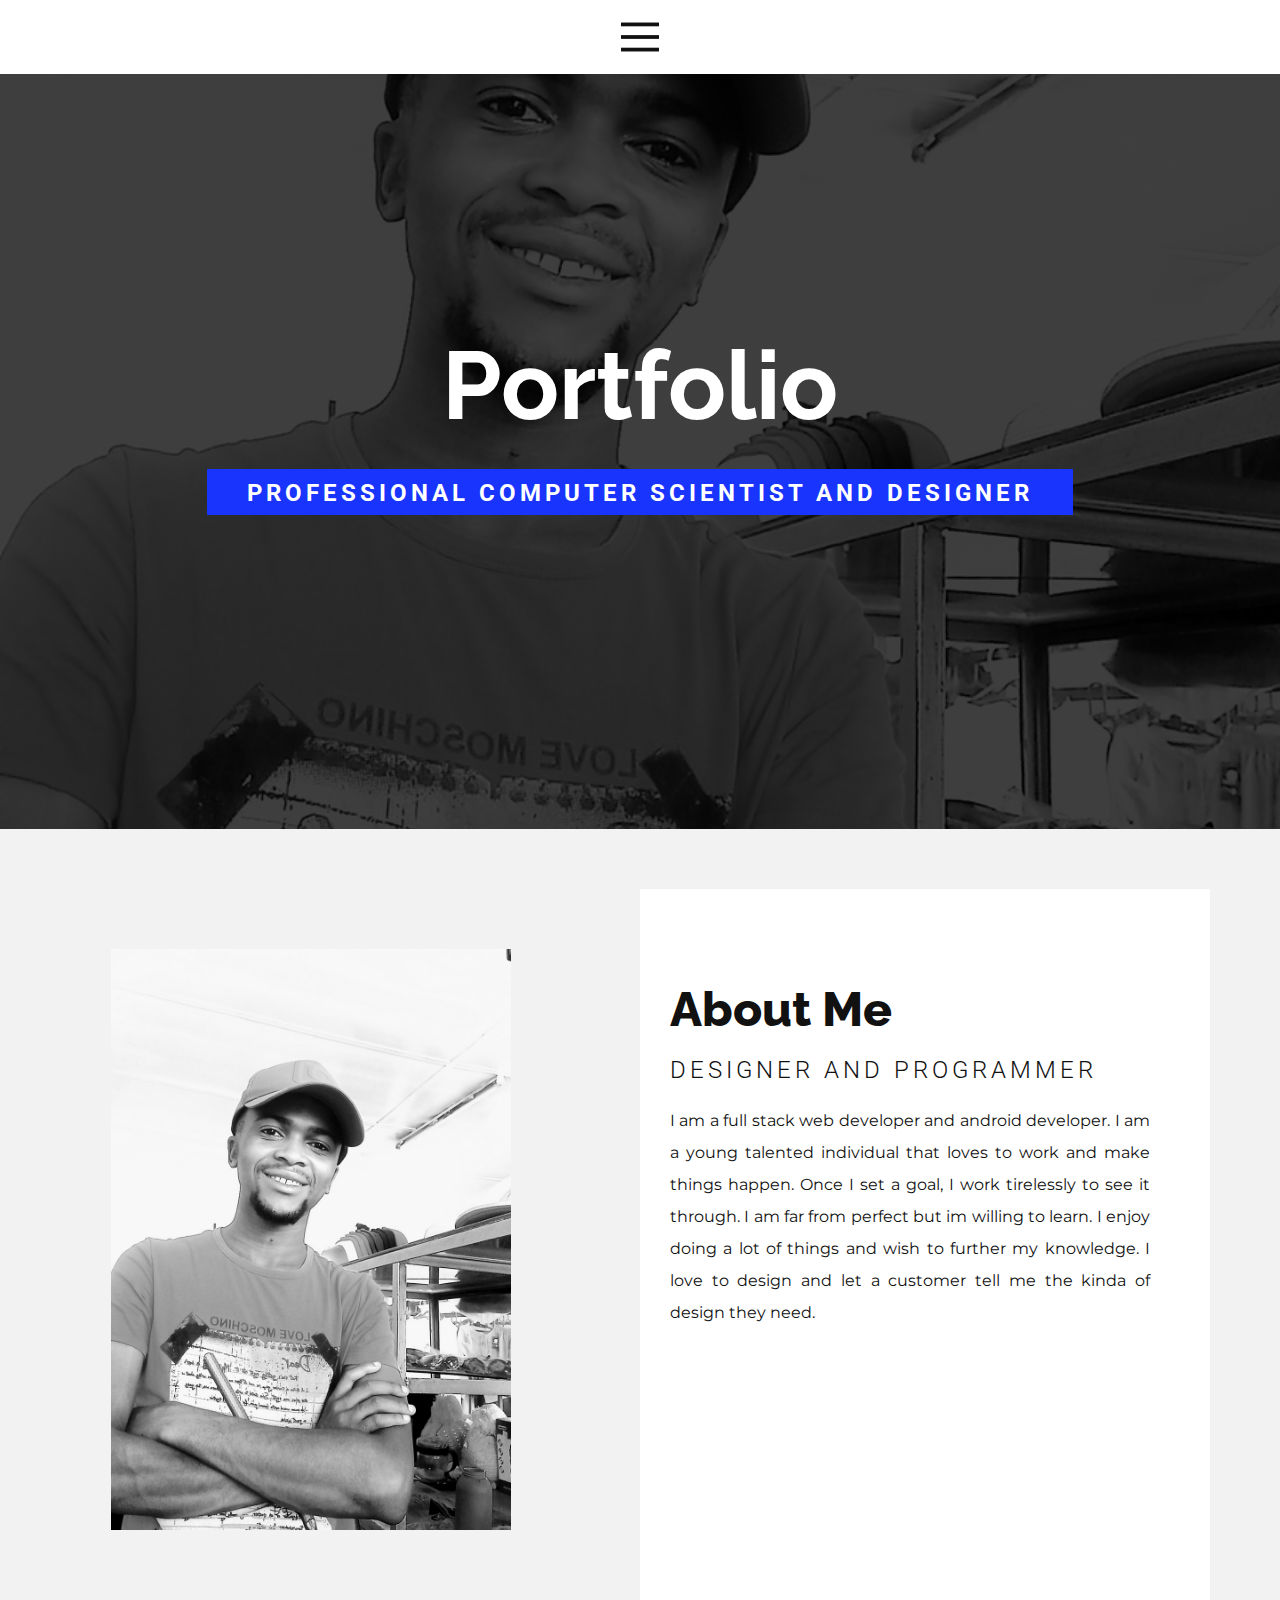
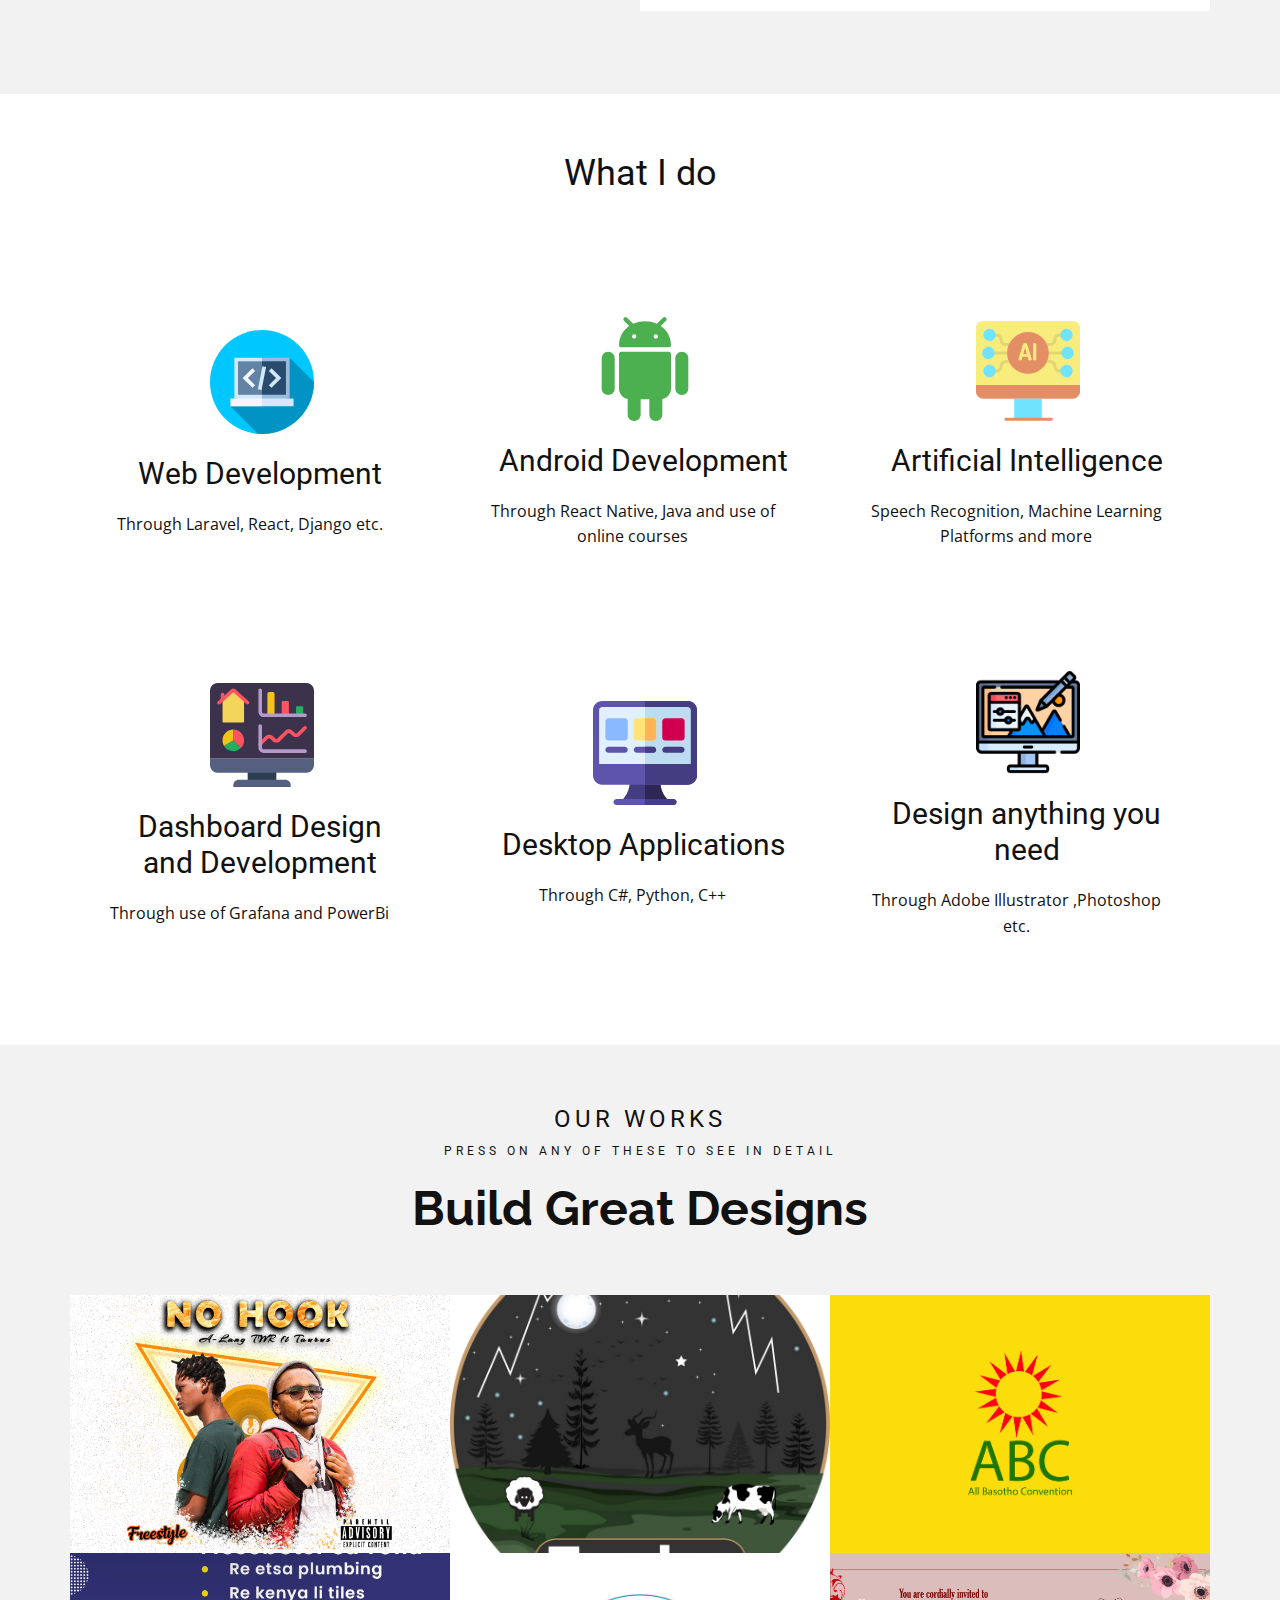
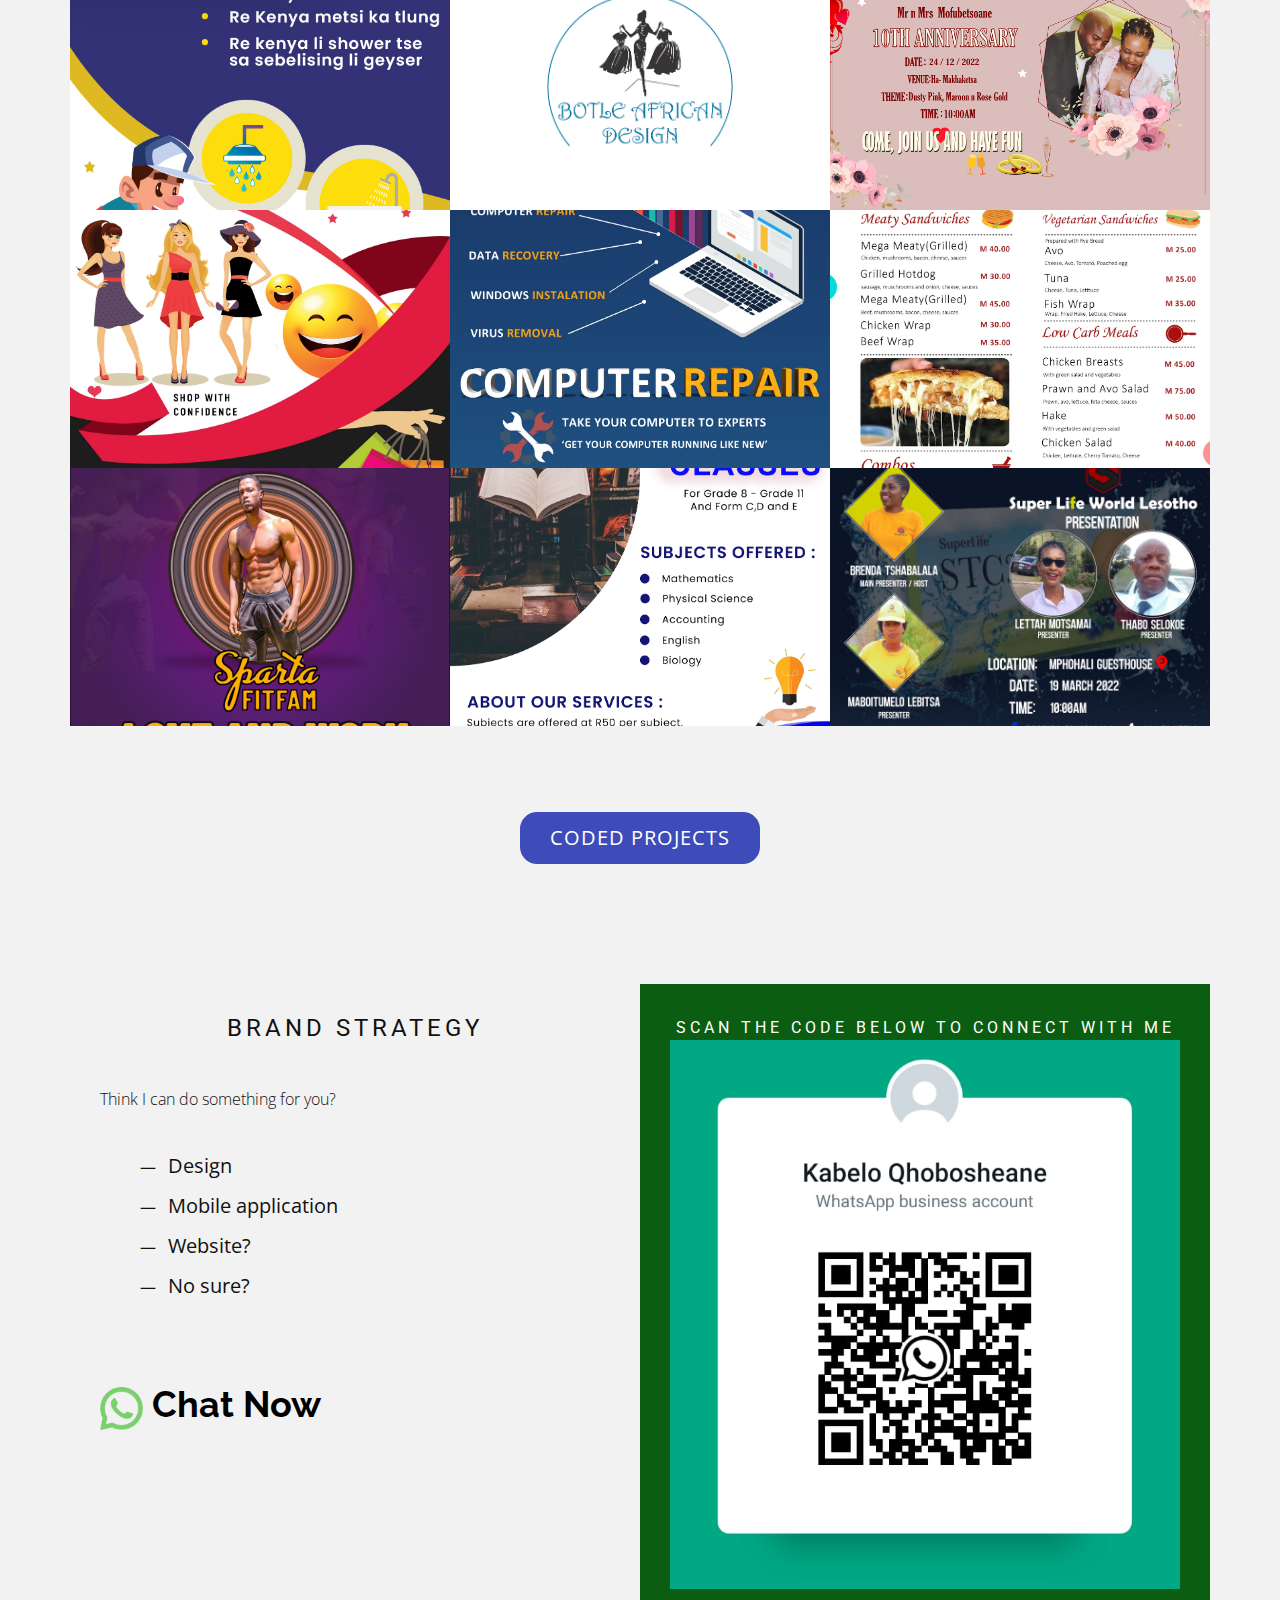
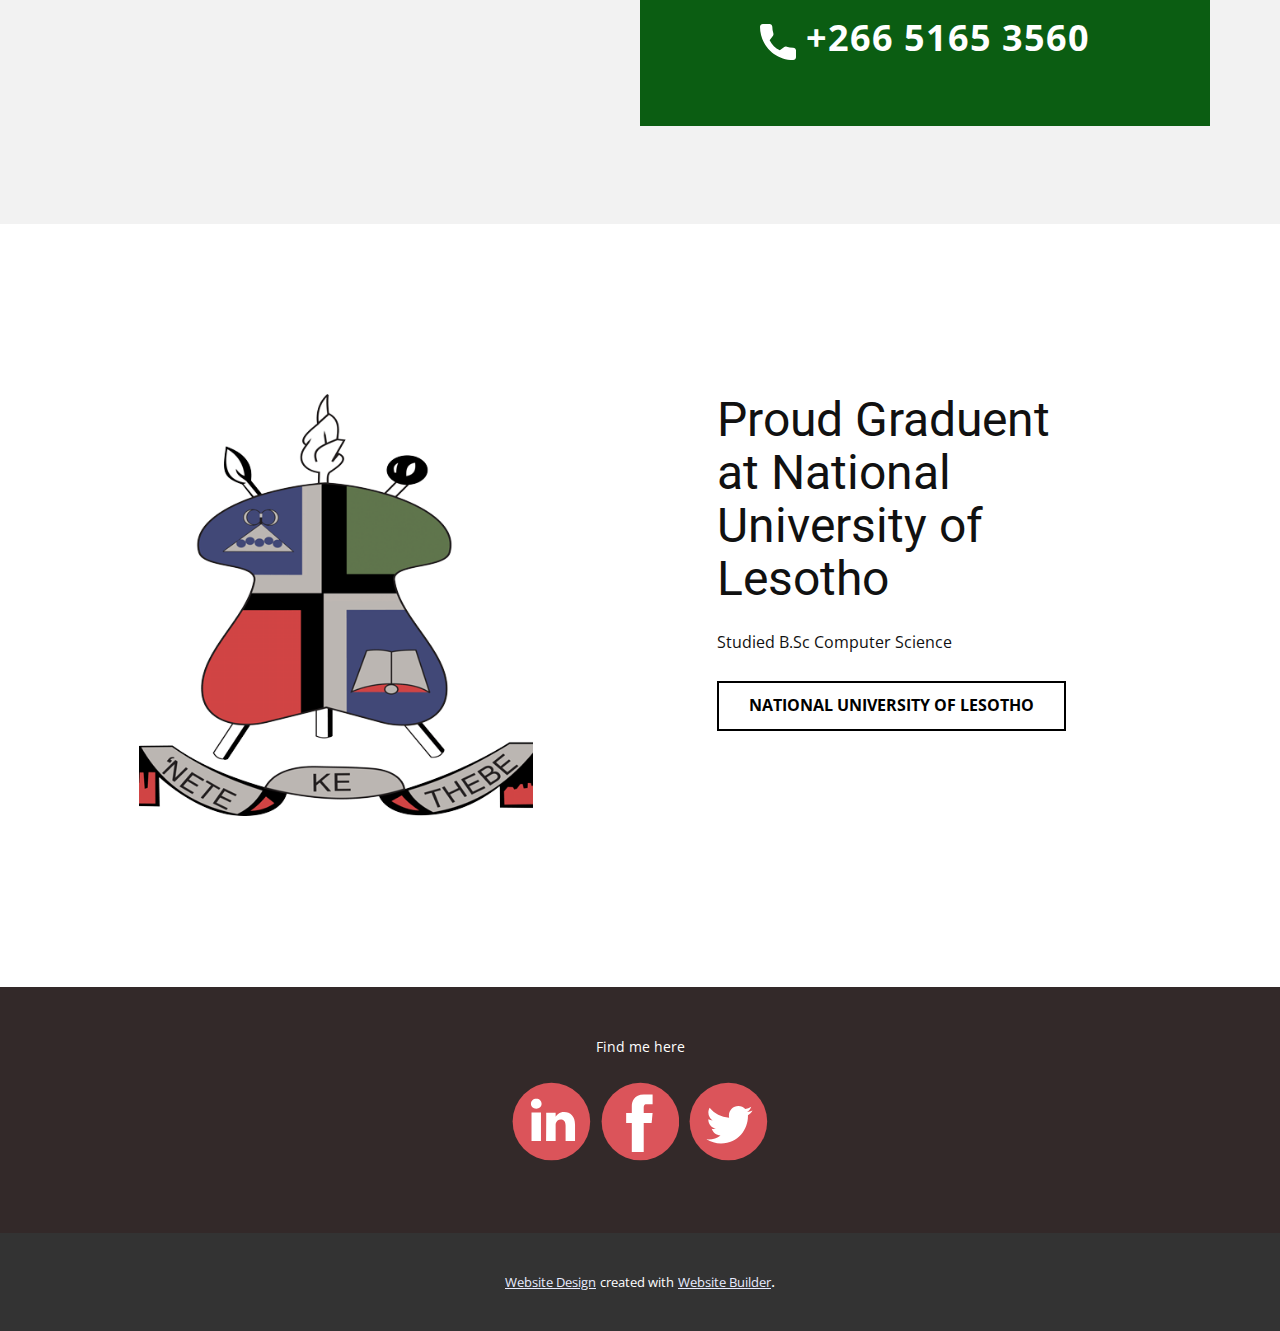
==== Home.html @ 5afa54e4 "My first Commit" ====
<!DOCTYPE html>
<html style="font-size: 16px;">
  <head>
    <meta name="viewport" content="width=device-width, initial-scale=1.0">
    <meta charset="utf-8">
    <meta name="keywords" content="Portfolio, About Us, ​Build Great Products">
    <meta name="description" content="">
    <meta name="page_type" content="np-template-header-footer-from-plugin">
    <title>Home</title>
    <link rel="stylesheet" href="nicepage.css" media="screen">
<link rel="stylesheet" href="Home.css" media="screen">
    <script class="u-script" type="text/javascript" src="jquery.js" defer=""></script>
    <script class="u-script" type="text/javascript" src="nicepage.js" defer=""></script>
    <meta name="generator" content="Nicepage 4.6.5, nicepage.com">
    <link id="u-theme-google-font" rel="stylesheet" href="https://fonts.googleapis.com/css?family=Roboto:100,100i,300,300i,400,400i,500,500i,700,700i,900,900i|Open+Sans:300,300i,400,400i,500,500i,600,600i,700,700i,800,800i">
    <link id="u-page-google-font" rel="stylesheet" href="https://fonts.googleapis.com/css?family=Raleway:100,100i,200,200i,300,300i,400,400i,500,500i,600,600i,700,700i,800,800i,900,900i|Montserrat:100,100i,200,200i,300,300i,400,400i,500,500i,600,600i,700,700i,800,800i,900,900i">
    
    
    
    
    
    
    
    <script type="application/ld+json">{
		"@context": "http://schema.org",
		"@type": "Organization",
		"name": "",
		"sameAs": [
				"https://www.linkedin.com/in/kabelo-joseph-qhobosheane-223108164/",
				"https://web.facebook.com/joseph.qhobosheane.370/",
				"https://twitter.com/home"
		]
}</script>
    <meta name="theme-color" content="#1934fd">
    <meta name="twitter:site" content="@">
    <meta name="twitter:card" content="summary_large_image">
    <meta name="twitter:title" content="Home">
    <meta name="twitter:description" content="">
    <meta property="og:title" content="Home">
    <meta property="og:type" content="website">
  </head>
  <body class="u-body u-xl-mode"><header class="u-clearfix u-header u-header" id="sec-44a9"><div class="u-clearfix u-sheet u-valign-middle u-sheet-1">
        <nav class="u-align-left u-menu u-menu-dropdown u-offcanvas u-menu-1" data-responsive-from="XL">
          <div class="menu-collapse">
            <a class="u-button-style u-nav-link" href="#" style="padding: 8px 2px; font-size: calc(1em + 22px);">
              <svg class="u-svg-link" preserveAspectRatio="xMidYMin slice" viewBox="0 0 302 302" style=""><use xmlns:xlink="http://www.w3.org/1999/xlink" xlink:href="#svg-5c50"></use></svg>
              <svg xmlns="http://www.w3.org/2000/svg" xmlns:xlink="http://www.w3.org/1999/xlink" version="1.1" id="svg-5c50" x="0px" y="0px" viewBox="0 0 302 302" style="enable-background:new 0 0 302 302;" xml:space="preserve" class="u-svg-content"><g><rect y="36" width="302" height="30"></rect><rect y="236" width="302" height="30"></rect><rect y="136" width="302" height="30"></rect>
</g><g></g><g></g><g></g><g></g><g></g><g></g><g></g><g></g><g></g><g></g><g></g><g></g><g></g><g></g><g></g></svg>
            </a>
          </div>
          <div class="u-custom-menu u-nav-container">
            <ul class="u-nav u-spacing-30 u-unstyled u-nav-1"><li class="u-nav-item"><a class="u-border-2 u-border-active-palette-1-base u-border-hover-palette-1-base u-border-no-left u-border-no-right u-border-no-top u-button-style u-nav-link u-text-active-palette-1-base u-text-grey-90 u-text-hover-grey-90" href="Home.html" style="padding: 10px 0px;">Home</a>
</li><li class="u-nav-item"><a class="u-border-2 u-border-active-palette-1-base u-border-hover-palette-1-base u-border-no-left u-border-no-right u-border-no-top u-button-style u-nav-link u-text-active-palette-1-base u-text-grey-90 u-text-hover-grey-90" href="My-Work.html" style="padding: 10px 0px;">My Work</a>
</li><li class="u-nav-item"><a class="u-border-2 u-border-active-palette-1-base u-border-hover-palette-1-base u-border-no-left u-border-no-right u-border-no-top u-button-style u-nav-link u-text-active-palette-1-base u-text-grey-90 u-text-hover-grey-90" href="Contact.html" style="padding: 10px 0px;">Contact</a>
</li></ul>
          </div>
          <div class="u-custom-menu u-nav-container-collapse">
            <div class="u-align-center u-black u-container-style u-inner-container-layout u-opacity u-opacity-95 u-sidenav">
              <div class="u-inner-container-layout u-sidenav-overflow">
                <div class="u-menu-close"></div>
                <ul class="u-align-center u-nav u-popupmenu-items u-unstyled u-nav-2"><li class="u-nav-item"><a class="u-button-style u-nav-link" href="Home.html">Home</a>
</li><li class="u-nav-item"><a class="u-button-style u-nav-link" href="My-Work.html">My Work</a>
</li><li class="u-nav-item"><a class="u-button-style u-nav-link" href="Contact.html">Contact</a>
</li></ul>
              </div>
            </div>
            <div class="u-black u-menu-overlay u-opacity u-opacity-70"></div>
          </div>
        </nav>
      </div></header>
    <section class="u-align-center u-clearfix u-image u-shading u-section-1" id="carousel_30c3" data-image-width="3024" data-image-height="5376">
      <div class="u-clearfix u-sheet u-sheet-1">
        <h2 class="u-custom-font u-font-raleway u-text u-text-body-alt-color u-text-default u-text-1">Portfolio</h2>
        <div class="u-align-center-xs u-container-style u-expanded-width-md u-expanded-width-sm u-expanded-width-xs u-group u-palette-1-base u-group-1">
          <div class="u-container-layout u-container-layout-1">
            <h4 class="u-align-center u-text u-text-2">Professional computer scientist and designer</h4>
          </div>
        </div>
      </div>
    </section>
    <section class="u-clearfix u-grey-5 u-section-2" id="carousel_7b2b">
      <div class="u-clearfix u-sheet u-sheet-1">
        <div class="u-clearfix u-expanded-width u-layout-wrap u-layout-wrap-1">
          <div class="u-layout">
            <div class="u-layout-col">
              <div class="u-size-60">
                <div class="u-layout-row">
                  <div class="u-align-center u-container-style u-layout-cell u-size-30 u-layout-cell-1">
                    <div class="u-container-layout u-container-layout-1">
                      <img class="u-image u-image-1" src="images/IMG_20220221_135237_2.jpg" data-image-width="900" data-image-height="1600">
                    </div>
                  </div>
                  <div class="u-container-style u-layout-cell u-size-30 u-white u-layout-cell-2">
                    <div class="u-container-layout u-container-layout-2">
                      <h2 class="u-custom-font u-font-raleway u-text u-text-default u-text-1">About Me</h2>
                      <h6 class="u-text u-text-2">designer and programmer</h6>
                      <p class="u-align-justify u-custom-font u-font-montserrat u-text u-text-3"> I am a full stack web developer and android developer.&nbsp;I am a young talented individual that loves to work and make things happen. Once I set a goal, I work tirelessly to see it through. I am far from perfect but im willing to learn. I enjoy doing a lot of things and wish to further my knowledge. I love to design and let a customer tell me the kinda of design they need.&nbsp;</p>
                      <p class="u-text u-text-4" data-animation-name="jackInTheBox" data-animation-duration="1000" data-animation-delay="0" data-animation-direction="">
                        <span style="font-weight: 700;">Name: </span>
                        <br>Kabelo Qhobosheane<br>
                        <span style="font-weight: 700;">Age: </span>
                        <br>23 years <span style="font-weight: 700;">
                          <br>Location: 
                        </span>
                        <br>Maseru, Borokhoaneng
                      </p>
                    </div>
                  </div>
                </div>
              </div>
            </div>
          </div>
        </div>
      </div>
    </section>
    <section class="u-align-center u-clearfix u-section-3" id="sec-7e6d">
      <div class="u-clearfix u-sheet u-sheet-1">
        <h2 class="u-text u-text-default u-text-1">What I do</h2>
        <div class="u-expanded-width u-list u-list-1">
          <div class="u-repeater u-repeater-1">
            <div class="u-align-center u-container-style u-list-item u-repeater-item">
              <div class="u-container-layout u-similar-container u-valign-middle u-container-layout-1"><span class="u-icon u-icon-circle u-spacing-40 u-white u-icon-1"><svg class="u-svg-link" preserveAspectRatio="xMidYMin slice" viewBox="0 0 512 512" style=""><use xmlns:xlink="http://www.w3.org/1999/xlink" xlink:href="#svg-89f8"></use></svg><svg class="u-svg-content" viewBox="0 0 512 512" x="0px" y="0px" id="svg-89f8" style="enable-background:new 0 0 512 512;"><circle style="fill:#00C7FF;" cx="256" cy="256" r="256"></circle><path style="fill:#0093C4;" d="M512,256c0-0.037-0.001-0.073-0.001-0.11L392.127,136.018L100.5,375.982l135.219,135.219  C242.411,511.726,249.173,512,256,512C397.385,512,512,397.385,512,256z"></path><polygon style="fill:#9ABADB;" points="392.127,136.018 256,136.018 243.842,349.394 392.127,337.236 "></polygon><g><polygon style="fill:#D1E8FF;" points="119.873,136.018 119.873,337.236 256,349.394 256,136.018  "></polygon><polygon style="fill:#D1E8FF;" points="411.5,337.236 256,337.236 243.842,356.609 256,375.982 411.5,375.982  "></polygon>
</g><rect x="100.5" y="337.24" style="fill:#F5F5FF;" width="155.5" height="38.747"></rect><polygon style="fill:#294B6E;" points="373.904,154.24 256,154.24 243.842,236.627 256,319.013 373.904,319.013 "></polygon><rect x="138.1" y="154.24" style="fill:#6283A3;" width="117.9" height="164.77"></rect><polygon style="fill:#F5F5FF;" points="209.124,284.901 160.85,236.627 209.124,188.353 222.009,201.238 186.62,236.627   222.009,272.016 "></polygon><g><polygon style="fill:#D1E8FF;" points="302.876,284.901 289.991,272.016 325.38,236.627 289.991,201.238 302.876,188.353    351.15,236.627  "></polygon><rect x="246.888" y="179.052" transform="matrix(-0.9808 -0.1951 0.1951 -0.9808 460.912 518.6826)" style="fill:#D1E8FF;" width="18.223" height="115.182"></rect>
</g></svg>
            
            
          </span>
                <h3 class="u-align-center u-text u-text-2">Web Development</h3>
                <p class="u-align-center u-text u-text-3">Through Laravel, React, Django etc.</p>
              </div>
            </div>
            <div class="u-align-center u-container-style u-list-item u-repeater-item">
              <div class="u-container-layout u-similar-container u-valign-middle u-container-layout-2"><span class="u-icon u-icon-circle u-spacing-40 u-white u-icon-2"><svg class="u-svg-link" preserveAspectRatio="xMidYMin slice" viewBox="0 0 512.12 512.12" style=""><use xmlns:xlink="http://www.w3.org/1999/xlink" xlink:href="#svg-bf54"></use></svg><svg class="u-svg-content" viewBox="0 0 512.12 512.12" x="0px" y="0px" id="svg-bf54" style="enable-background:new 0 0 512.12 512.12;"><g><path style="fill:#4CAF50;" d="M74.727,170.787c-17.673,0-32,14.327-32,32V352.12c0,17.673,14.327,32,32,32s32-14.327,32-32   V202.787C106.727,185.114,92.4,170.787,74.727,170.787z"></path><path style="fill:#4CAF50;" d="M437.393,170.787c-17.673,0-32,14.327-32,32V352.12c0,17.673,14.327,32,32,32s32-14.327,32-32   V202.787C469.393,185.114,455.067,170.787,437.393,170.787z"></path><path style="fill:#4CAF50;" d="M373.393,170.787H138.727c-5.891,0-10.667,4.776-10.667,10.667V352.12   c-0.005,25.348,17.831,47.197,42.667,52.267v75.733c0,17.673,14.327,32,32,32s32-14.327,32-32v-74.667h42.667v74.667   c0,17.673,14.327,32,32,32s32-14.327,32-32v-75.733c24.836-5.07,42.672-26.919,42.667-52.267V181.454   C384.06,175.563,379.284,170.787,373.393,170.787z"></path><path style="fill:#4CAF50;" d="M333.607,44.323l26.005-25.984c4.237-4.093,4.354-10.845,0.262-15.083   c-4.093-4.237-10.845-4.354-15.083-0.262c-0.089,0.086-0.176,0.173-0.262,0.262L314.236,33.55   c-37.102-16.117-79.229-16.117-116.331,0L167.612,3.235c-4.237-4.093-10.99-3.975-15.083,0.262c-3.992,4.134-3.992,10.687,0,14.82   l25.984,26.005c-31.677,20.96-50.649,56.481-50.453,94.464c0,5.891,4.776,10.667,10.667,10.667h234.667   c5.891,0,10.667-4.776,10.667-10.667C384.256,100.804,365.284,65.283,333.607,44.323z"></path>
</g><g><circle style="fill:#FAFAFA;" cx="202.727" cy="96.12" r="10.667"></circle><circle style="fill:#FAFAFA;" cx="309.393" cy="96.12" r="10.667"></circle>
</g></svg>
            
            
          </span>
                <h3 class="u-align-center u-text u-text-4">Android Development</h3>
                <p class="u-align-center u-text u-text-5">Through React Native, Java and use of online courses</p>
              </div>
            </div>
            <div class="u-align-center u-container-style u-list-item u-repeater-item">
              <div class="u-container-layout u-similar-container u-valign-middle u-container-layout-3"><span class="u-icon u-icon-circle u-spacing-40 u-white u-icon-3"><svg class="u-svg-link" preserveAspectRatio="xMidYMin slice" viewBox="0 -8 423.38 423" style=""><use xmlns:xlink="http://www.w3.org/1999/xlink" xlink:href="#svg-3ed2"></use></svg><svg class="u-svg-content" viewBox="0 -8 423.38 423" id="svg-3ed2"><path d="m423.378906 260.410156v26.699219c0 16.15625-13.09375 29.25-29.25 29.25h-364.878906c-16.15625 0-29.25-13.09375-29.25-29.25v-26.699219zm0 0" fill="#e48e66"></path><path d="m353.511719 130.300781c-.007813 9.113281 6.425781 16.957031 15.363281 18.742188 8.933594 1.78125 17.886719-2.996094 21.378906-11.414063 3.488282-8.417968.550782-18.128906-7.023437-23.195312-7.574219-5.0625-17.675781-4.074219-24.121094 2.367187-3.589844 3.574219-5.605469 8.433594-5.597656 13.5zm-4.28125-73.472656c-.003907 9.105469 6.425781 16.945313 15.355469 18.726563 8.933593 1.777343 17.875-3 21.359374-11.414063 3.488282-8.410156.542969-18.113281-7.027343-23.171875-7.570313-5.0625-17.660157-4.066406-24.097657 2.371094-3.585937 3.574218-5.597656 8.429687-5.589843 13.488281zm0 146.941406c0 9.105469 6.433593 16.941407 15.363281 18.714844s17.871094-3.003906 21.355469-11.417969c3.480469-8.410156.539062-18.113281-7.03125-23.171875-7.570313-5.054687-17.660157-4.0625-24.097657 2.375-3.585937 3.578125-5.601562 8.433594-5.589843 13.5zm-279.359375-73.46875c.003906-9.113281-6.429688-16.960937-15.363282-18.742187-8.9375-1.785156-17.886718 2.996094-21.378906 11.410156-3.492187 8.417969-.550781 18.128906 7.023438 23.195312 7.574218 5.066407 17.671875 4.078126 24.117187-2.363281 3.589844-3.574219 5.605469-8.433593 5.601563-13.5zm4.277344 73.46875c.003906-9.105469-6.425782-16.945312-15.355469-18.722656-8.929688-1.777344-17.875 3-21.359375 11.410156-3.484375 8.414063-.542969 18.117188 7.027344 23.175781 7.570312 5.058594 17.660156 4.066407 24.097656-2.371093 3.585937-3.574219 5.597656-8.429688 5.589844-13.492188zm0-146.941406c0-9.101563-6.433594-16.9375-15.363282-18.710937-8.929687-1.777344-17.871094 3.003906-21.351562 11.417968-3.484375 8.410156-.542969 18.109375 7.027344 23.167969 7.570312 5.058594 17.660156 4.066406 24.097656-2.375 3.589844-3.574219 5.601562-8.433594 5.589844-13.5zm349.230468-27.386719v230.96875h-423.378906v-230.96875c0-16.15625 13.09375-29.253906 29.25-29.25h364.878906c16.15625-.003906 29.25 13.09375 29.25 29.25zm0 0" fill="#f8ec7d"></path><path d="m353.511719 130.300781c-.007813-9.113281 6.425781-16.960937 15.363281-18.742187 8.933594-1.785156 17.886719 2.996094 21.378906 11.410156 3.488282 8.417969.550782 18.128906-7.023437 23.195312-7.574219 5.066407-17.675781 4.078126-24.121094-2.363281-3.589844-3.574219-5.605469-8.433593-5.597656-13.5zm0 0" fill="#6fe3ff"></path><path d="m349.230469 56.828125c0-9.101563 6.433593-16.9375 15.363281-18.710937 8.929688-1.777344 17.871094 3.003906 21.355469 11.417968 3.480469 8.410156.539062 18.109375-7.03125 23.167969-7.570313 5.058594-17.660157 4.066406-24.097657-2.375-3.585937-3.574219-5.601562-8.433594-5.589843-13.5zm0 0" fill="#6fe3ff"></path><path d="m349.230469 203.769531c-.003907-9.105469 6.425781-16.945312 15.355469-18.722656 8.933593-1.777344 17.875 3 21.359374 11.410156 3.488282 8.414063.542969 18.117188-7.027343 23.175781-7.570313 5.058594-17.660157 4.066407-24.097657-2.371093-3.585937-3.574219-5.597656-8.429688-5.589843-13.492188zm0 0" fill="#6fe3ff"></path><path d="m155.738281 316.359375h111.902344v83.832031h-111.902344zm0 0" fill="#6fe3ff"></path><path d="m199.730469 106.371094 8.199219 28.949218h-16.410157zm0 0" fill="#e48e66"></path><path d="m74.148438 56.828125c.003906 9.105469-6.425782 16.945313-15.355469 18.726563-8.929688 1.777343-17.875-3-21.359375-11.414063-3.484375-8.410156-.542969-18.113281 7.027344-23.171875 7.570312-5.0625 17.660156-4.066406 24.097656 2.371094 3.585937 3.574218 5.597656 8.429687 5.589844 13.488281zm0 0" fill="#6fe3ff"></path><path d="m74.148438 203.769531c0 9.105469-6.433594 16.941407-15.363282 18.714844-8.929687 1.773437-17.871094-3.003906-21.351562-11.417969-3.484375-8.410156-.542969-18.113281 7.027344-23.171875 7.570312-5.054687 17.660156-4.0625 24.097656 2.375 3.589844 3.578125 5.601562 8.433594 5.589844 13.5zm0 0" fill="#6fe3ff"></path><path d="m69.871094 130.300781c.003906 9.113281-6.429688 16.957031-15.363282 18.742188-8.9375 1.78125-17.886718-2.996094-21.378906-11.414063-3.492187-8.417968-.550781-18.128906 7.023438-23.195312 7.574218-5.0625 17.671875-4.074219 24.117187 2.367187 3.589844 3.574219 5.605469 8.433594 5.601563 13.5zm0 0" fill="#6fe3ff"></path><path d="m306.839844 406.191406h-185.039063c-3.316406 0-6-2.6875-6-6 0-3.316406 2.683594-6 6-6h185.039063c3.3125 0 6 2.683594 6 6 0 3.3125-2.6875 6-6 6zm0 0" fill="#e48e66"></path><path d="m353.550781 136.300781h-58.421875v-12h58.382813zm0 0" fill="#e2d574"></path><path d="m349.261719 209.769531h-9.042969c-14.046875 0-25.4375-11.390625-25.4375-25.441406-.007812-7.417969-6.023438-13.429687-13.441406-13.4375h-11.691406v-12h11.691406c14.042968.015625 25.425781 11.394531 25.441406 25.4375 0 7.425781 6.015625 13.441406 13.4375 13.441406h9.011719zm0 0" fill="#e2d574"></path><path d="m301.339844 101.710938h-13.078125v-12h13.078125c7.417968-.007813 13.433594-6.023438 13.441406-13.441407 0-14.046875 11.390625-25.4375 25.4375-25.441406h9.011719l.03125 12h-9.042969c-7.421875.003906-13.4375 6.019531-13.4375 13.441406-.015625 14.042969-11.398438 25.425781-25.441406 25.441407zm0 0" fill="#e2d574"></path><path d="m128.25 136.300781h-58.378906l-.042969-12h58.421875zm0 0" fill="#e2d574"></path><path d="m83.160156 209.769531h-9.011718l-.027344-12h9.039062c7.421875 0 13.4375-6.015625 13.441406-13.441406.015626-14.042969 11.394532-25.421875 25.4375-25.4375h11.691407v12h-11.691407c-7.417968.007813-13.429687 6.019531-13.4375 13.4375-.003906 14.050781-11.390624 25.441406-25.441406 25.441406zm0 0" fill="#e2d574"></path><path d="m135.121094 101.710938h-13.082032c-14.042968-.015626-25.421874-11.398438-25.4375-25.441407-.003906-7.421875-6.019531-13.4375-13.441406-13.441406h-9.011718l-.027344-12h9.039062c14.050782.003906 25.4375 11.394531 25.441406 25.441406.007813 7.417969 6.019532 13.433594 13.4375 13.441407h13.082032zm0 0" fill="#e2d574"></path><g fill="#6fe3ff"><path d="m372.605469 155.378906c-6.652344.011719-13.035157-2.628906-17.738281-7.335937-8.480469-8.464844-9.800782-21.742188-3.152344-31.710938 6.648437-9.96875 19.414062-13.851562 30.488281-9.273437 11.074219 4.582031 17.371094 16.347656 15.035156 28.101562-2.335937 11.753906-12.648437 20.21875-24.632812 20.21875zm-9.253907-15.820312c4.414063 4.402344 11.324219 5.074218 16.507813 1.605468 5.179687-3.472656 7.1875-10.117187 4.796875-15.875-2.390625-5.757812-8.511719-9.027343-14.628906-7.808593-6.113282 1.21875-10.515625 6.585937-10.515625 12.820312-.011719 3.472657 1.375 6.808594 3.839843 9.257813zm0 0"></path><path d="m368.316406 228.855469c-11.972656.003906-22.28125-8.449219-24.621094-20.191407-2.339843-11.738281 3.941407-23.496093 15-28.082031 11.058594-4.585937 23.816407-.71875 30.46875 9.234375 6.65625 9.953125 5.351563 23.21875-3.113281 31.6875-4.691406 4.722656-11.078125 7.371094-17.734375 7.351563zm0-38.167969c-3.472656-.007812-6.800781 1.371094-9.253906 3.824219-4.421875 4.417969-5.109375 11.34375-1.640625 16.542969 3.472656 5.199218 10.128906 7.222656 15.90625 4.832031s9.058594-8.527344 7.839844-14.65625c-1.21875-6.132813-6.597657-10.546875-12.847657-10.546875zm0 0"></path><path d="m368.316406 81.90625c-11.960937-.007812-22.253906-8.460938-24.578125-20.195312-2.328125-11.734376 3.957031-23.476563 15.011719-28.046876 11.054688-4.570312 23.796875-.695312 30.4375 9.253907s5.328125 23.203125-3.136719 31.65625c-4.699219 4.707031-11.082031 7.347656-17.734375 7.332031zm0-38.148438c-5.292968-.003906-10.0625 3.183594-12.089844 8.070313-2.023437 4.886719-.910156 10.511719 2.832032 14.253906v.003907c4.183594 4.191406 10.664062 5.050781 15.796875 2.089843 5.132812-2.960937 7.632812-9 6.097656-14.722656-1.53125-5.722656-6.71875-9.699219-12.644531-9.695313zm0 0"></path><path d="m50.773438 155.378906c-11.964844-.007812-22.261719-8.464844-24.589844-20.203125s3.960937-23.484375 15.015625-28.058593c11.058593-4.574219 23.808593-.699219 30.453125 9.253906 6.640625 9.953125 5.328125 23.214844-3.140625 31.671875-4.699219 4.707031-11.082031 7.347656-17.738281 7.335937zm0-38.164062c-6.246094.003906-11.621094 4.417968-12.835938 10.542968-1.21875 6.128907 2.066406 12.261719 7.835938 14.648438 5.773437 2.386719 12.429687.363281 15.894531-4.832031 3.46875-5.199219 2.78125-12.121094-1.640625-16.53125-2.453125-2.457031-5.78125-3.832031-9.253906-3.828125zm0 0"></path><path d="m55.066406 228.855469c-11.972656.003906-22.28125-8.449219-24.621094-20.191407-2.339843-11.742187 3.941407-23.5 15-28.085937 11.0625-4.582031 23.820313-.714844 30.472657 9.238281 6.652343 9.953125 5.347656 23.21875-3.113281 31.6875-4.695313 4.722656-11.082032 7.371094-17.738282 7.351563zm0-38.167969c-6.238281.003906-11.601562 4.414062-12.8125 10.53125-1.214844 6.117188 2.0625 12.238281 7.824219 14.621094 5.761719 2.382812 12.40625.367187 15.867187-4.816406 3.464844-5.1875 2.785157-12.09375-1.621093-16.503907-2.453125-2.457031-5.785157-3.835937-9.257813-3.828125zm0 0"></path><path d="m55.066406 81.90625c-11.957031-.007812-22.242187-8.460938-24.570312-20.191406-2.324219-11.726563 3.960937-23.464844 15.011718-28.035156 11.046876-4.570313 23.785157-.695313 30.425782 9.246093 6.636718 9.945313 5.328125 23.195313-3.132813 31.648438-4.699219 4.707031-11.082031 7.347656-17.734375 7.332031zm0-38.148438c-5.921875-.003906-11.109375 3.976563-12.640625 9.695313-1.53125 5.722656.96875 11.757813 6.097657 14.71875 5.128906 2.957031 11.609374 2.105469 15.792968-2.085937v-.003907c3.742188-3.742187 4.859375-9.371093 2.832032-14.257812-2.023438-4.886719-6.796876-8.070313-12.089844-8.066407zm0 0"></path>
</g><path d="m296.441406 130.300781c0 2.75-.140625 5.527344-.421875 8.328125-4.441406 45.035156-43.4375 78.664063-88.632812 76.441406-45.199219-2.222656-80.707031-39.515624-80.707031-84.769531 0-2.75.140624-5.527343.421874-8.332031 4.429688-45.042969 43.429688-78.683594 88.632813-76.457031 45.207031 2.222656 80.714844 39.527343 80.707031 84.789062zm-51.640625 25.769531v-61.300781c0-2.640625-3.109375-3.78125-6.128906-3.78125-3.113281 0-6.132813 1.140625-6.132813 3.78125v61.300781c0 2.550782 3.019532 3.871094 6.132813 3.871094 3.019531 0 6.128906-1.320312 6.128906-3.871094zm-18.761719-1.230468c-.027343-.320313-.09375-.632813-.1875-.941406l-18.203124-59.320313c-.847657-2.828125-4.339844-4.148437-7.917969-4.148437-3.492188 0-6.980469 1.320312-7.832031 4.148437l-18.207032 59.320313c-.085937.308593-.148437.625-.179687.941406 0 3.019531 4.429687 5.101562 7.726562 5.101562 2.070313 0 3.683594-.660156 4.152344-2.460937l3.578125-12.539063h21.601562l3.578126 12.539063c.480468 1.800781 2.082031 2.460937 4.160156 2.460937 3.300781 0 7.730468-2.171875 7.730468-5.101562zm0 0" fill="#e48e66"></path><path d="m244.800781 94.769531v61.300781c0 2.550782-3.109375 3.871094-6.128906 3.871094-3.113281 0-6.132813-1.320312-6.132813-3.871094v-61.300781c0-2.640625 3.019532-3.78125 6.132813-3.78125 3.019531 0 6.128906 1.140625 6.128906 3.78125zm0 0" fill="#f8ec7d"></path><path d="m225.851562 153.898438c.09375.308593.160157.621093.1875.941406 0 2.929687-4.429687 5.101562-7.730468 5.101562-2.078125 0-3.679688-.660156-4.160156-2.460937l-3.578126-12.539063h-21.601562l-3.578125 12.539063c-.46875 1.800781-2.082031 2.460937-4.152344 2.460937-3.296875 0-7.726562-2.082031-7.726562-5.101562.03125-.316406.09375-.632813.179687-.941406l18.207032-59.320313c.851562-2.828125 4.339843-4.148437 7.832031-4.148437 3.578125 0 7.070312 1.320312 7.917969 4.148437zm-17.921874-18.578126-8.199219-28.949218-8.210938 28.949218zm0 0" fill="#f8ec7d"></path></svg>
            
            
          </span>
                <h3 class="u-align-center u-text u-text-6">Artificial Intelligence</h3>
                <p class="u-align-center u-text u-text-7">Speech Recognition, Machine Learning Platforms and more</p>
              </div>
            </div>
            <div class="u-align-center u-container-style u-list-item u-repeater-item">
              <div class="u-container-layout u-similar-container u-valign-middle u-container-layout-4"><span class="u-icon u-icon-circle u-spacing-40 u-white u-icon-4"><svg class="u-svg-link" preserveAspectRatio="xMidYMin slice" viewBox="0 0 512.141 512.141" style=""><use xmlns:xlink="http://www.w3.org/1999/xlink" xlink:href="#svg-e94c"></use></svg><svg class="u-svg-content" viewBox="0 0 512.141 512.141" x="0px" y="0px" id="svg-e94c" style="enable-background:new 0 0 512.141 512.141;"><g transform="translate(-1)"><rect x="186.45" y="432.622" style="fill:#2C3E50;" width="141.241" height="52.966"></rect><path style="fill:#556080;" d="M513.071,370.829v30.455c1.261,20.815-14.506,38.749-35.31,40.165H36.381   c-20.805-1.417-36.571-19.351-35.31-40.165v-30.455H513.071z"></path><path style="fill:#3D324C;" d="M513.071,40.236v330.593h-512V40.236C-0.19,19.421,15.576,1.487,36.381,0.071H477.76   C498.565,1.487,514.331,19.421,513.071,40.236z"></path><path style="fill:#F3D55B;" d="M168.795,81.373v109.639c-0.091,1.869-1.661,3.321-3.531,3.266H66.395   c-1.852,0.095-3.431-1.326-3.531-3.178V81.373l50.229-45.021c1.584-1.325,3.889-1.325,5.473,0L168.795,81.373z"></path><path style="fill:#F0C419;" d="M115.829,229.588v52.966l-44.138,26.483l-1.236,0.794c-4.998-8.218-7.626-17.659-7.592-27.277   C62.864,253.301,86.577,229.588,115.829,229.588z"></path><path style="fill:#FF5364;" d="M168.795,282.553c0.042,14.053-5.554,27.537-15.537,37.429l-37.429-37.429v-52.966   C145.081,229.588,168.795,253.301,168.795,282.553z"></path><path style="fill:#24AE5F;" d="M153.258,319.982c-11.511,11.541-27.701,17.129-43.881,15.146   c-16.179-1.984-30.54-11.317-38.922-25.297l1.236-0.794l44.138-26.483L153.258,319.982z"></path><path style="fill:#F0C419;" d="M292.381,44.209h17.655c4.875,0,8.828,3.952,8.828,8.828v105.931h-35.31V53.036   C283.553,48.161,287.506,44.209,292.381,44.209z"></path><path style="fill:#FF5364;" d="M360.618,88.346h22.422c3.559,0,6.444,2.885,6.444,6.444v64.177h-35.31V94.791   C354.174,91.232,357.059,88.346,360.618,88.346z"></path><path style="fill:#24AE5F;" d="M429.888,114.829h25.114c2.813,0,5.094,2.28,5.094,5.094v39.044h-35.302v-39.044   C424.795,117.11,427.075,114.829,429.888,114.829z"></path><path style="fill:#FF5364;" d="M248.243,309.036c-3.57-0.001-6.788-2.152-8.154-5.45c-1.366-3.298-0.611-7.094,1.913-9.619   l31.656-31.656c10.482-10.002,26.974-10.002,37.455,0l10.337,10.346c3.447,3.446,9.035,3.446,12.482,0l36.829-36.829   c10.479-10.001,26.968-10.001,37.447,0l10.346,10.346c3.447,3.446,9.035,3.446,12.482,0l31.656-31.647   c3.464-3.345,8.97-3.298,12.375,0.108c3.405,3.405,3.453,8.911,0.108,12.375l-31.656,31.656c-10.354,10.309-27.093,10.309-37.447,0   l-10.346-10.355c-3.488-3.347-8.995-3.347-12.482,0l-36.829,36.829c-10.342,10.338-27.105,10.338-37.447,0l-10.346-10.346   c-3.488-3.347-8.995-3.347-12.482,0l-31.656,31.656C252.829,308.105,250.584,309.036,248.243,309.036z"></path><path style="fill:#556080;" d="M142.312,476.76h229.517c14.626,0,26.483,11.857,26.483,26.483v8.828H115.829v-8.828   C115.829,488.617,127.686,476.76,142.312,476.76z"></path><g><path style="fill:#FF5364;" d="M186.45,106.002c-2.173,0-4.269-0.802-5.888-2.251l-64.733-57.944l-64.733,57.944    c-3.638,3.197-9.173,2.866-12.404-0.743s-2.951-9.146,0.628-12.41l67.902-60.787c4.859-4.283,12.129-4.34,17.055-0.132    l68.061,60.91c2.733,2.44,3.675,6.314,2.368,9.736C193.398,103.746,190.113,106.006,186.45,106.002z"></path><path style="fill:#FF5364;" d="M62.864,90.2c-4.875,0-8.828-3.952-8.828-8.828V57.45c0-4.875,3.952-8.828,8.828-8.828    s8.828,3.952,8.828,8.828v23.923C71.691,86.248,67.739,90.2,62.864,90.2z"></path>
</g><g><path style="fill:#B49ACA;" d="M468.933,167.795H265.898c-14.626,0-26.483-11.857-26.483-26.483V35.381    c0-4.875,3.952-8.828,8.828-8.828s8.828,3.952,8.828,8.828v105.931c0,4.875,3.952,8.828,8.828,8.828h203.034    c4.875,0,8.828,3.952,8.828,8.828S473.808,167.795,468.933,167.795z"></path><path style="fill:#B49ACA;" d="M468.933,344.346H265.898c-14.626,0-26.483-11.857-26.483-26.483V211.933    c0-4.875,3.952-8.828,8.828-8.828s8.828,3.952,8.828,8.828v105.931c0,4.875,3.952,8.828,8.828,8.828h203.034    c4.875,0,8.828,3.952,8.828,8.828S473.808,344.346,468.933,344.346z"></path>
</g>
</g></svg>
            
            
          </span>
                <h3 class="u-align-center u-text u-text-8">Dashboard Design and Development</h3>
                <p class="u-align-center u-text u-text-9">Through use of Grafana and PowerBi</p>
              </div>
            </div>
            <div class="u-align-center u-container-style u-list-item u-repeater-item">
              <div class="u-container-layout u-similar-container u-valign-middle u-container-layout-5"><span class="u-icon u-icon-circle u-spacing-40 u-white u-icon-5"><svg class="u-svg-link" preserveAspectRatio="xMidYMin slice" viewBox="0 0 512 512" style=""><use xmlns:xlink="http://www.w3.org/1999/xlink" xlink:href="#svg-942d"></use></svg><svg class="u-svg-content" viewBox="0 0 512 512" id="svg-942d"><g><path d="m16 20h480v300h-480z" fill="#e1f0ff"></path><path d="m256 20h240v300h-240z" fill="#bedcf0"></path><path d="m367.713 487.629-8.765-10.957c-18.023-22.527-27.948-50.822-27.948-79.672 0-8.284-6.716-15-15-15h-120c-8.284 0-15 6.716-15 15 0 28.85-9.925 57.145-27.948 79.673l-8.765 10.956c-3.602 4.503-4.304 10.671-1.807 15.869h227.04c2.497-5.197 1.795-11.366-1.807-15.869z" fill="#453d81"></path><path d="m358.948 476.673c-18.023-22.528-27.948-50.823-27.948-79.673 0-8.284-6.716-15-15-15h-60v121.498h113.52c2.498-5.197 1.795-11.366-1.807-15.869z" fill="#2e2654"></path><path d="m396 512h-280c-8.284 0-15-6.716-15-15s6.716-15 15-15h280c8.284 0 15 6.716 15 15s-6.716 15-15 15z" fill="#5e54ac"></path><path d="m396 482h-140v30h140c8.284 0 15-6.716 15-15s-6.716-15-15-15z" fill="#453d81"></path><path d="m156 195h-80c-8.284 0-15-6.716-15-15v-80c0-8.284 6.716-15 15-15h80c8.284 0 15 6.716 15 15v80c0 8.284-6.716 15-15 15z" fill="#8bb9ff"></path><path d="m296 195h-80c-8.284 0-15-6.716-15-15v-80c0-8.284 6.716-15 15-15h80c8.284 0 15 6.716 15 15v80c0 8.284-6.716 15-15 15z" fill="#ffe278"></path><path d="m436 195h-80c-8.284 0-15-6.716-15-15v-80c0-8.284 6.716-15 15-15h80c8.284 0 15 6.716 15 15v80c0 8.284-6.716 15-15 15z" fill="#d0004f"></path><path d="m296 255h-80c-8.284 0-15-6.716-15-15s6.716-15 15-15h80c8.284 0 15 6.716 15 15s-6.716 15-15 15z" fill="#5e54ac"></path><path d="m436 255h-80c-8.284 0-15-6.716-15-15s6.716-15 15-15h80c8.284 0 15 6.716 15 15s-6.716 15-15 15z" fill="#453d81"></path><path d="m156 255h-80c-8.284 0-15-6.716-15-15s6.716-15 15-15h80c8.284 0 15 6.716 15 15s-6.716 15-15 15z" fill="#5e54ac"></path><path d="m296 85h-40v110h40c8.284 0 15-6.716 15-15v-80c0-8.284-6.716-15-15-15z" fill="#ffb454"></path><path d="m296 225h-40v30h40c8.284 0 15-6.716 15-15s-6.716-15-15-15z" fill="#453d81"></path><path d="m467 0h-422c-24.813 0-45 20.187-45 45v322c0 24.813 20.187 45 45 45h422c24.813 0 45-20.187 45-45v-322c0-24.813-20.187-45-45-45zm15 310h-452v-265c0-8.271 6.729-15 15-15h422c8.271 0 15 6.729 15 15z" fill="#5e54ac"></path><path d="m467 0h-211v30h211c8.271 0 15 6.729 15 15v265h-226v102h211c24.813 0 45-20.187 45-45v-322c0-24.813-20.187-45-45-45z" fill="#453d81"></path>
</g></svg>
            
            
          </span>
                <h3 class="u-align-center u-text u-text-10">Desktop Applications</h3>
                <p class="u-align-center u-text u-text-11">Through C#, Python, C++</p>
              </div>
            </div>
            <div class="u-align-center u-container-style u-list-item u-repeater-item">
              <div class="u-container-layout u-similar-container u-valign-middle u-container-layout-6"><span class="u-file-icon u-icon u-icon-circle u-spacing-40 u-white u-icon-6"><img src="images/3940059.png" alt=""></span>
                <h3 class="u-align-center u-text u-text-12">Design anything you need</h3>
                <p class="u-align-center u-text u-text-13">Through Adobe Illustrator ,Photoshop etc.</p>
              </div>
            </div>
          </div>
        </div>
      </div>
    </section>
    <section class="u-align-center u-clearfix u-grey-5 u-section-4" id="carousel_79ef">
      <div class="u-clearfix u-sheet u-sheet-1">
        <h5 class="u-align-center u-text u-text-default-lg u-text-default-md u-text-default-sm u-text-default-xl u-text-1">our works<br>
          <span style="font-size: 0.75rem;"> press on any of these to see in detail</span>
          <br>
        </h5>
        <h1 class="u-custom-font u-font-raleway u-text u-text-2"> Build Great Designs</h1>
        <div class="u-expanded-width u-gallery u-layout-grid u-lightbox u-show-text-on-hover u-gallery-1" id="carousel-244c">
          <div class="u-gallery-inner u-gallery-inner-1" role="listbox">
            <div class="u-effect-hover-zoom u-gallery-item u-gallery-item-1">
              <div class="u-back-slide" data-image-width="1920" data-image-height="1080">
                <img class="u-back-image u-expanded" src="images/FINALEdit.png">
              </div>
              <div class="u-align-center u-over-slide u-valign-bottom u-over-slide-1">
                <h3 class="u-gallery-heading"></h3>
                <p class="u-gallery-text"></p>
              </div>
            </div>
            <div class="u-effect-hover-zoom u-gallery-item u-gallery-item-2">
              <div class="u-back-slide" data-image-width="1600" data-image-height="1600">
                <img class="u-back-image u-expanded" src="images/AnimalTracker.jpg">
              </div>
              <div class="u-align-center u-over-slide u-valign-bottom u-over-slide-2">
                <h3 class="u-gallery-heading"></h3>
                <p class="u-gallery-text"></p>
              </div>
            </div>
            <div class="u-effect-hover-zoom u-gallery-item u-gallery-item-3">
              <div class="u-back-slide" data-image-width="8001" data-image-height="4500">
                <img class="u-back-image u-expanded" src="images/AllBasothoconvention-customd.png">
              </div>
              <div class="u-align-center u-over-slide u-valign-bottom u-over-slide-3">
                <h3 class="u-gallery-heading"></h3>
                <p class="u-gallery-text"></p>
              </div>
            </div>
            <div class="u-effect-hover-zoom u-gallery-item u-gallery-item-4">
              <div class="u-back-slide" data-image-width="600" data-image-height="900">
                <img class="u-back-image u-expanded" src="images/Untitled-3.jpg">
              </div>
              <div class="u-align-center u-over-slide u-valign-bottom u-over-slide-4">
                <h3 class="u-gallery-heading"></h3>
                <p class="u-gallery-text"></p>
              </div>
            </div>
            <div class="u-effect-hover-zoom u-gallery-item u-gallery-item-5">
              <div class="u-back-slide" data-image-width="1920" data-image-height="1080">
                <img class="u-back-image u-expanded" src="images/ultimatedress.jpg">
              </div>
              <div class="u-align-center u-over-slide u-valign-bottom u-over-slide-5">
                <h3 class="u-gallery-heading"></h3>
                <p class="u-gallery-text"></p>
              </div>
            </div>
            <div class="u-effect-hover-zoom u-gallery-item u-gallery-item-6">
              <div class="u-back-slide" data-image-width="1600" data-image-height="979">
                <img class="u-back-image u-expanded" src="images/weddinginvitation72.png">
              </div>
              <div class="u-align-center u-over-slide u-valign-bottom u-over-slide-6">
                <h3 class="u-gallery-heading"></h3>
                <p class="u-gallery-text"></p>
              </div>
            </div>
            <div class="u-effect-hover-zoom u-gallery-item u-gallery-item-7" data-image-width="2480" data-image-height="3508">
              <div class="u-back-slide" data-image-width="1131" data-image-height="1600">
                <img class="u-back-image u-expanded" src="images/StylenGlamPoster1.jpg">
              </div>
              <div class="u-align-center u-over-slide u-valign-bottom u-over-slide-7">
                <h3 class="u-gallery-heading"></h3>
                <p class="u-gallery-text"></p>
              </div>
            </div>
            <div class="u-effect-hover-zoom u-gallery-item u-gallery-item-8" data-image-width="2480" data-image-height="3508">
              <div class="u-back-slide">
                <img class="u-back-image u-expanded" src="images/computerreparstylenglam.jpg">
              </div>
              <div class="u-align-center u-over-slide u-valign-bottom u-over-slide-8">
                <h3 class="u-gallery-heading"></h3>
                <p class="u-gallery-text"></p>
              </div>
            </div>
            <div class="u-effect-hover-zoom u-gallery-item u-gallery-item-9" data-image-width="2480" data-image-height="3508">
              <div class="u-back-slide" data-image-width="1131" data-image-height="1600">
                <img class="u-back-image u-expanded" src="images/OlivesKitchenMenu.jpg">
              </div>
              <div class="u-align-center u-over-slide u-valign-bottom u-over-slide-9">
                <h3 class="u-gallery-heading"></h3>
                <p class="u-gallery-text"></p>
              </div>
            </div>
            <div class="u-effect-hover-zoom u-gallery-item u-gallery-item-10" data-image-width="1000" data-image-height="1000">
              <div class="u-back-slide">
                <img class="u-back-image u-expanded" src="images/SPARTACONCEPTART.png">
              </div>
              <div class="u-align-center u-over-slide u-valign-bottom u-over-slide-10">
                <h3 class="u-gallery-heading"></h3>
                <p class="u-gallery-text"></p>
              </div>
            </div>
            <div class="u-effect-hover-zoom u-gallery-item u-gallery-item-11" data-image-width="2480" data-image-height="3508">
              <div class="u-back-slide">
                <img class="u-back-image u-expanded" src="images/Nkhasi.png">
              </div>
              <div class="u-align-center u-over-slide u-valign-bottom u-over-slide-11">
                <h3 class="u-gallery-heading"></h3>
                <p class="u-gallery-text"></p>
              </div>
            </div>
            <div class="u-effect-hover-zoom u-gallery-item u-gallery-item-12" data-image-width="7200" data-image-height="5400">
              <div class="u-back-slide">
                <img class="u-back-image u-expanded" src="images/shabba.png">
              </div>
              <div class="u-align-center u-over-slide u-valign-bottom u-over-slide-12">
                <h3 class="u-gallery-heading"></h3>
                <p class="u-gallery-text"></p>
              </div>
            </div>
          </div>
        </div>
        <a href="My-Work.html" data-page-id="23983343" class="u-active-palette-1-light-2 u-border-none u-btn u-btn-round u-button-style u-palette-1-dark-1 u-radius-17 u-text-active-white u-text-body-alt-color u-text-hover-white u-btn-1">Coded projects</a>
      </div>
    </section>
    <section class="u-clearfix u-grey-5 u-section-5" id="carousel_b22b">
      <div class="u-clearfix u-sheet u-sheet-1">
        <div class="u-clearfix u-expanded-width u-layout-wrap u-layout-wrap-1">
          <div class="u-layout">
            <div class="u-layout-row">
              <div class="u-container-style u-layout-cell u-size-30 u-layout-cell-1">
                <div class="u-container-layout u-container-layout-1">
                  <h3 class="u-align-center u-text u-text-default u-text-1"> Brand strategy</h3>
                  <p class="u-text u-text-2">Think I can do something for you?</p>
                  <ul class="u-custom-list u-indent-20 u-spacing-0 u-text u-text-3">
                    <li>
                      <div class="u-list-icon">
                        <div xmlns="http://www.w3.org/2000/svg" xmlns:xlink="http://www.w3.org/1999/xlink" version="1.1" xml:space="preserve" class="u-svg-content">—</div>
                      </div>Design
                    </li>
                    <li>
                      <div class="u-list-icon">
                        <div xmlns="http://www.w3.org/2000/svg" xmlns:xlink="http://www.w3.org/1999/xlink" version="1.1" xml:space="preserve" class="u-svg-content">—</div>
                      </div>Mobile application
                    </li>
                    <li>
                      <div class="u-list-icon">
                        <div xmlns="http://www.w3.org/2000/svg" xmlns:xlink="http://www.w3.org/1999/xlink" version="1.1" xml:space="preserve" class="u-svg-content">—</div>
                      </div>Website?
                    </li>
                    <li>
                      <div class="u-list-icon">
                        <div xmlns="http://www.w3.org/2000/svg" xmlns:xlink="http://www.w3.org/1999/xlink" version="1.1" xml:space="preserve" class="u-svg-content">—</div>
                      </div>No sure?
                    </li>
                  </ul>
                  <a href="https://wa.me/message/LLIOWJSJFHMTF1" class="u-active-none u-btn u-button-style u-custom-font u-font-raleway u-hover-none u-none u-text-black u-text-hover-palette-1-base u-btn-1"><span class="u-file-icon u-icon u-icon-1"><img src="images/174879.png" alt=""></span>&nbsp;Chat Now
                  </a>
                </div>
              </div>
              <div class="u-container-style u-custom-color-1 u-layout-cell u-size-30 u-layout-cell-2">
                <div class="u-container-layout u-container-layout-2">
                  <h3 class="u-align-center u-text u-text-4">
                    <span style="font-size: 1rem;">Scan the code below to connect with me</span>
                  </h3>
                  <img class="u-expanded-width u-image u-image-default u-image-1" src="images/WhatsAppImage2022-03-15at12.20.05PM.jpeg" alt="" data-image-width="720" data-image-height="1280">
                  <a href="https://nicepage.com/k/business-card-html-templates" class="u-active-none u-align-center u-btn u-button-style u-hover-none u-none u-text-hover-palette-1-light-2 u-btn-2"><span class="u-icon u-text-white"><svg class="u-svg-content" viewBox="0 0 405.333 405.333" x="0px" y="0px" style="width: 1em; height: 1em;"><path d="M373.333,266.88c-25.003,0-49.493-3.904-72.704-11.563c-11.328-3.904-24.192-0.896-31.637,6.699l-46.016,34.752    c-52.8-28.181-86.592-61.952-114.389-114.368l33.813-44.928c8.512-8.512,11.563-20.971,7.915-32.64    C142.592,81.472,138.667,56.96,138.667,32c0-17.643-14.357-32-32-32H32C14.357,0,0,14.357,0,32    c0,205.845,167.488,373.333,373.333,373.333c17.643,0,32-14.357,32-32V298.88C405.333,281.237,390.976,266.88,373.333,266.88z"></path></svg><img></span>&nbsp;+266 5165 3560
                  </a>
                </div>
              </div>
            </div>
          </div>
        </div>
      </div>
    </section>
    <section class="u-clearfix u-valign-middle-xs u-section-6" id="sec-ec3a">
      <div class="u-clearfix u-sheet u-valign-middle-lg u-valign-middle-md u-valign-middle-sm u-valign-middle-xl u-sheet-1">
        <div class="u-clearfix u-expanded-width u-layout-wrap u-layout-wrap-1">
          <div class="u-layout">
            <div class="u-layout-row">
              <div class="u-align-left u-container-style u-layout-cell u-left-cell u-size-28 u-layout-cell-1" data-href="www.nul.ls">
                <div class="u-container-layout u-container-layout-1">
                  <img class="u-align-center u-image u-image-1" src="images/cropped-nul-icon.png" data-image-width="512" data-image-height="512" data-href="www.nul.ls">
                </div>
              </div>
              <div class="u-align-left u-container-style u-layout-cell u-right-cell u-size-32 u-layout-cell-2">
                <div class="u-container-layout u-container-layout-2">
                  <h1 class="u-align-center-sm u-align-center-xs u-text u-text-1">Proud Graduent at National University of Lesotho</h1>
                  <p class="u-align-center-sm u-align-center-xs u-text u-text-2">Studied B.Sc Computer Science</p>
                  <a href="www.nul.ls" class="u-align-center-sm u-align-center-xs u-border-2 u-border-black u-btn u-button-style u-hover-black u-none u-text-black u-text-hover-white u-btn-1">National University Of Lesotho</a>
                </div>
              </div>
            </div>
          </div>
        </div>
      </div>
    </section>
    
    
    <footer class="u-align-center u-clearfix u-footer u-palette-2-dark-3 u-footer" id="sec-a032"><div class="u-clearfix u-sheet u-sheet-1">
        <p class="u-small-text u-text u-text-variant u-text-1">Find me here</p>
        <div class="u-align-center u-social-icons u-spacing-10 u-social-icons-1">
          <a class="u-social-url" target="_blank" data-type="LinkedIn" title="LinkedIn" href="https://www.linkedin.com/in/kabelo-joseph-qhobosheane-223108164/"><span class="u-icon u-icon-circle u-social-icon u-social-linkedin u-text-palette-2-base u-icon-1"><svg class="u-svg-link" preserveAspectRatio="xMidYMin slice" viewBox="0 0 112 112" style=""><use xmlns:xlink="http://www.w3.org/1999/xlink" xlink:href="#svg-f51d"></use></svg><svg class="u-svg-content" viewBox="0 0 112 112" x="0" y="0" id="svg-f51d"><circle fill="currentColor" cx="56.1" cy="56.1" r="55"></circle><path fill="#FFFFFF" d="M41.3,83.7H27.9V43.4h13.4V83.7z M34.6,37.9L34.6,37.9c-4.6,0-7.5-3.1-7.5-7c0-4,3-7,7.6-7s7.4,3,7.5,7
            C42.2,34.8,39.2,37.9,34.6,37.9z M89.6,83.7H76.2V62.2c0-5.4-1.9-9.1-6.8-9.1c-3.7,0-5.9,2.5-6.9,4.9c-0.4,0.9-0.4,2.1-0.4,3.3v22.5
            H48.7c0,0,0.2-36.5,0-40.3h13.4v5.7c1.8-2.7,5-6.7,12.1-6.7c8.8,0,15.4,5.8,15.4,18.1V83.7z"></path></svg></span>
          </a>
          <a class="u-social-url" target="_blank" data-type="Facebook" title="Facebook" href="https://web.facebook.com/joseph.qhobosheane.370/"><span class="u-icon u-icon-circle u-social-facebook u-social-icon u-text-palette-2-base u-icon-2"><svg class="u-svg-link" preserveAspectRatio="xMidYMin slice" viewBox="0 0 112 112" style=""><use xmlns:xlink="http://www.w3.org/1999/xlink" xlink:href="#svg-e84f"></use></svg><svg class="u-svg-content" viewBox="0 0 112 112" x="0" y="0" id="svg-e84f"><circle fill="currentColor" cx="56.1" cy="56.1" r="55"></circle><path fill="#FFFFFF" d="M73.5,31.6h-9.1c-1.4,0-3.6,0.8-3.6,3.9v8.5h12.6L72,58.3H60.8v40.8H43.9V58.3h-8V43.9h8v-9.2
            c0-6.7,3.1-17,17-17h12.5v13.9H73.5z"></path></svg></span>
          </a>
          <a class="u-social-url" target="_blank" data-type="Twitter" title="Twitter" href="https://twitter.com/home"><span class="u-icon u-icon-circle u-social-icon u-social-twitter u-text-palette-2-base u-icon-3"><svg class="u-svg-link" preserveAspectRatio="xMidYMin slice" viewBox="0 0 112 112" style=""><use xmlns:xlink="http://www.w3.org/1999/xlink" xlink:href="#svg-53f3"></use></svg><svg class="u-svg-content" viewBox="0 0 112 112" x="0" y="0" id="svg-53f3"><circle fill="currentColor" class="st0" cx="56.1" cy="56.1" r="55"></circle><path fill="#FFFFFF" d="M83.8,47.3c0,0.6,0,1.2,0,1.7c0,17.7-13.5,38.2-38.2,38.2C38,87.2,31,85,25,81.2c1,0.1,2.1,0.2,3.2,0.2
            c6.3,0,12.1-2.1,16.7-5.7c-5.9-0.1-10.8-4-12.5-9.3c0.8,0.2,1.7,0.2,2.5,0.2c1.2,0,2.4-0.2,3.5-0.5c-6.1-1.2-10.8-6.7-10.8-13.1
            c0-0.1,0-0.1,0-0.2c1.8,1,3.9,1.6,6.1,1.7c-3.6-2.4-6-6.5-6-11.2c0-2.5,0.7-4.8,1.8-6.7c6.6,8.1,16.5,13.5,27.6,14
            c-0.2-1-0.3-2-0.3-3.1c0-7.4,6-13.4,13.4-13.4c3.9,0,7.3,1.6,9.8,4.2c3.1-0.6,5.9-1.7,8.5-3.3c-1,3.1-3.1,5.8-5.9,7.4
            c2.7-0.3,5.3-1,7.7-2.1C88.7,43,86.4,45.4,83.8,47.3z"></path></svg></span>
          </a>
        </div>
      </div></footer>
    <section class="u-backlink u-clearfix u-grey-80">
      <a class="u-link" href="https://nicepage.com/website-design" target="_blank">
        <span>Website Design</span>
      </a>
      <p class="u-text">
        <span>created with</span>
      </p>
      <a class="u-link" href="https://nicepage.cloud" target="_blank">
        <span>Website Builder</span>
      </a>. 
    </section><span style="height: 64px; width: 64px; margin-left: 0px; margin-right: auto; margin-top: 0px; right: 50px; bottom: 50px; box-shadow: 0 2px 8px 0 rgba(128,128,128,1); padding: 6px; background-image: none;" class="u-back-to-top u-icon u-icon-circle u-opacity u-opacity-90 u-palette-1-base u-spacing-15" data-href="#">
        <svg class="u-svg-link" preserveAspectRatio="xMidYMin slice" viewBox="0 0 551.13 551.13"><use xmlns:xlink="http://www.w3.org/1999/xlink" xlink:href="#svg-1d98"></use></svg>
        <svg class="u-svg-content" enable-background="new 0 0 551.13 551.13" viewBox="0 0 551.13 551.13" xmlns="http://www.w3.org/2000/svg" id="svg-1d98"><path d="m275.565 189.451 223.897 223.897h51.668l-275.565-275.565-275.565 275.565h51.668z"></path></svg>
    </span>
  </body>
</html>
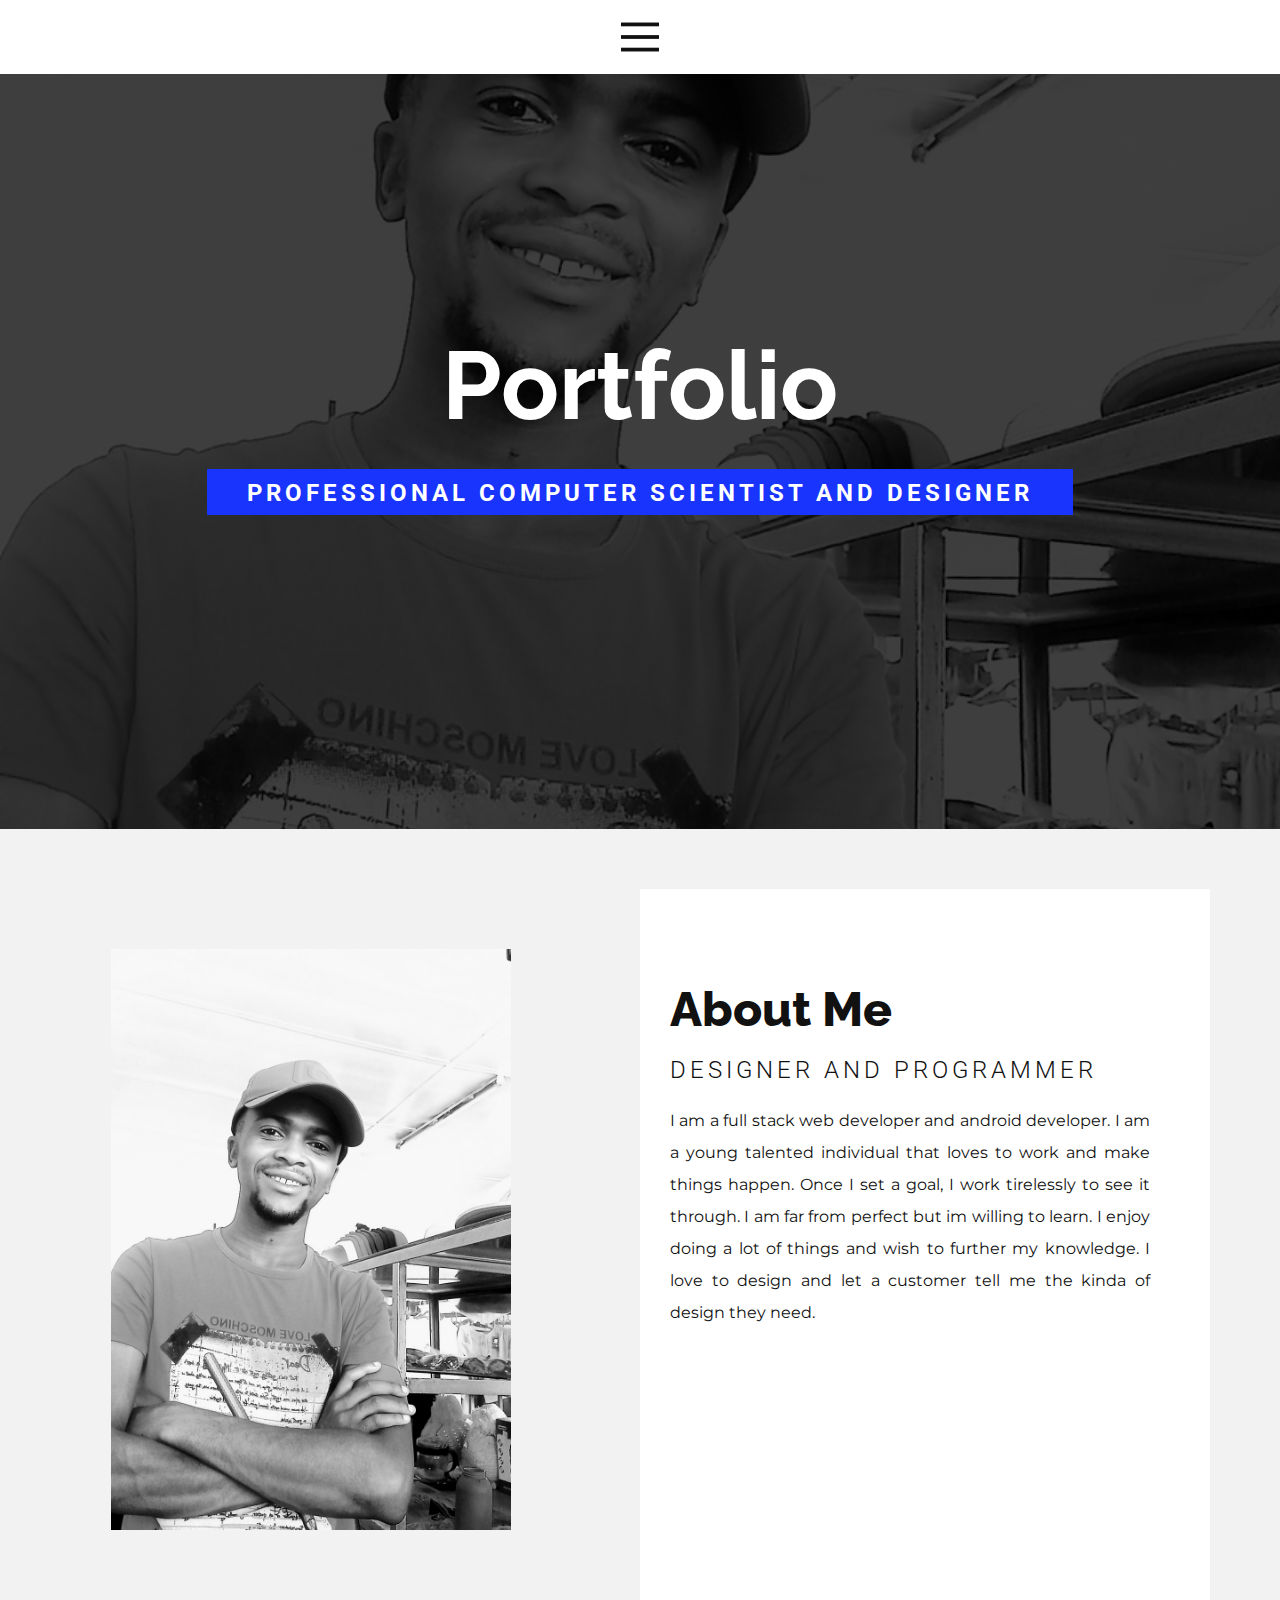
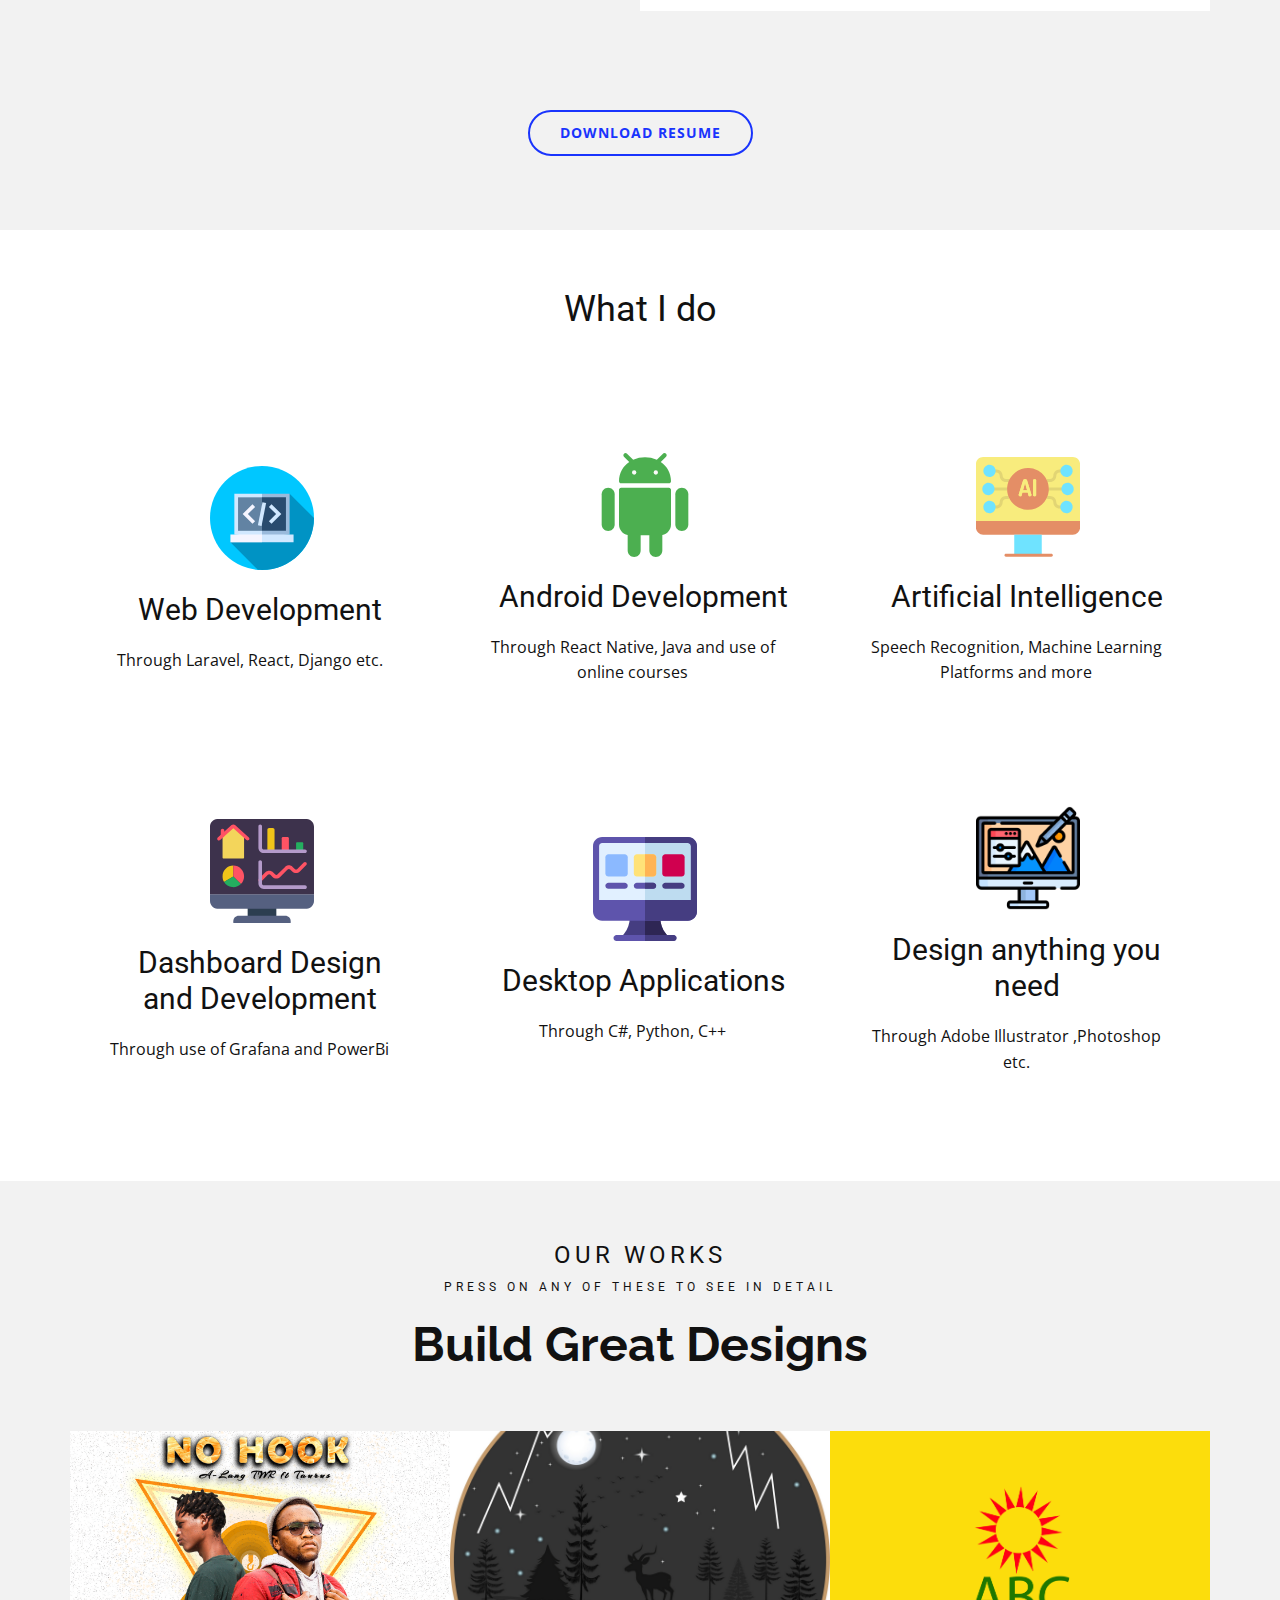
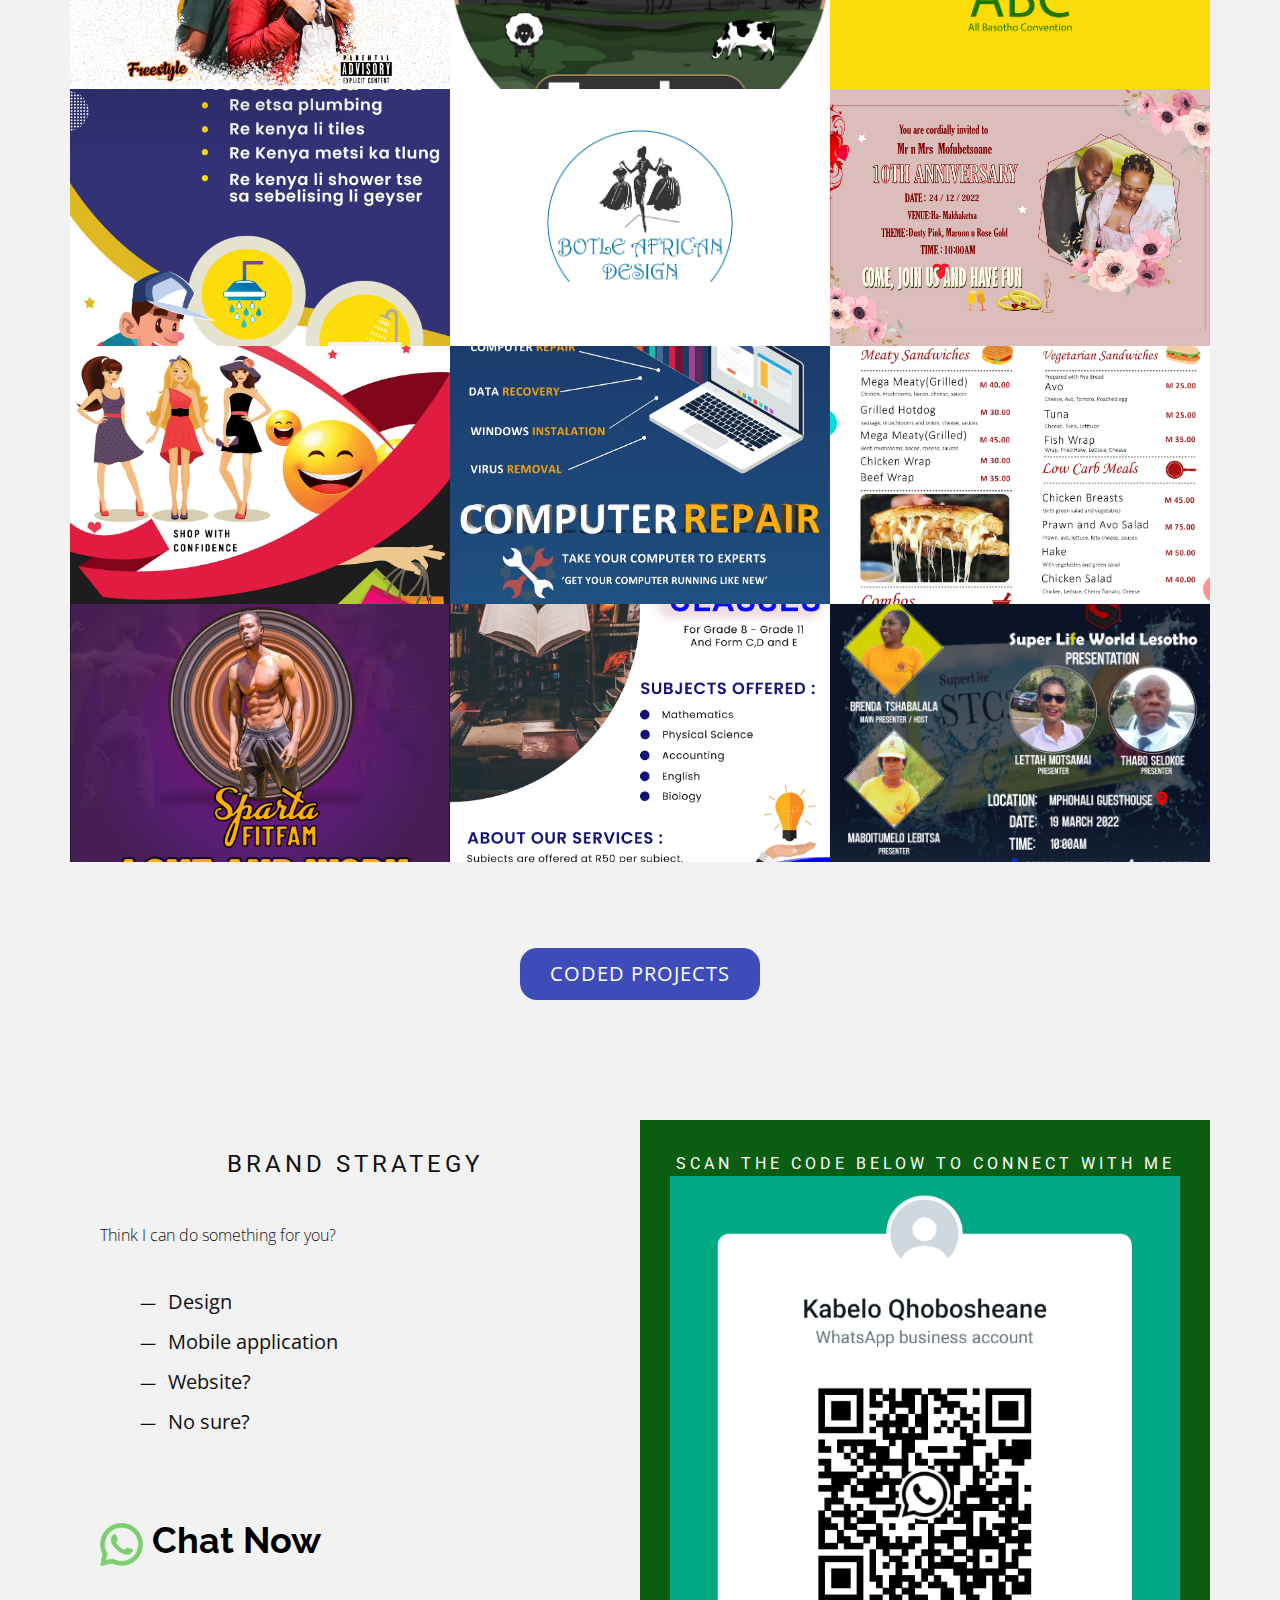
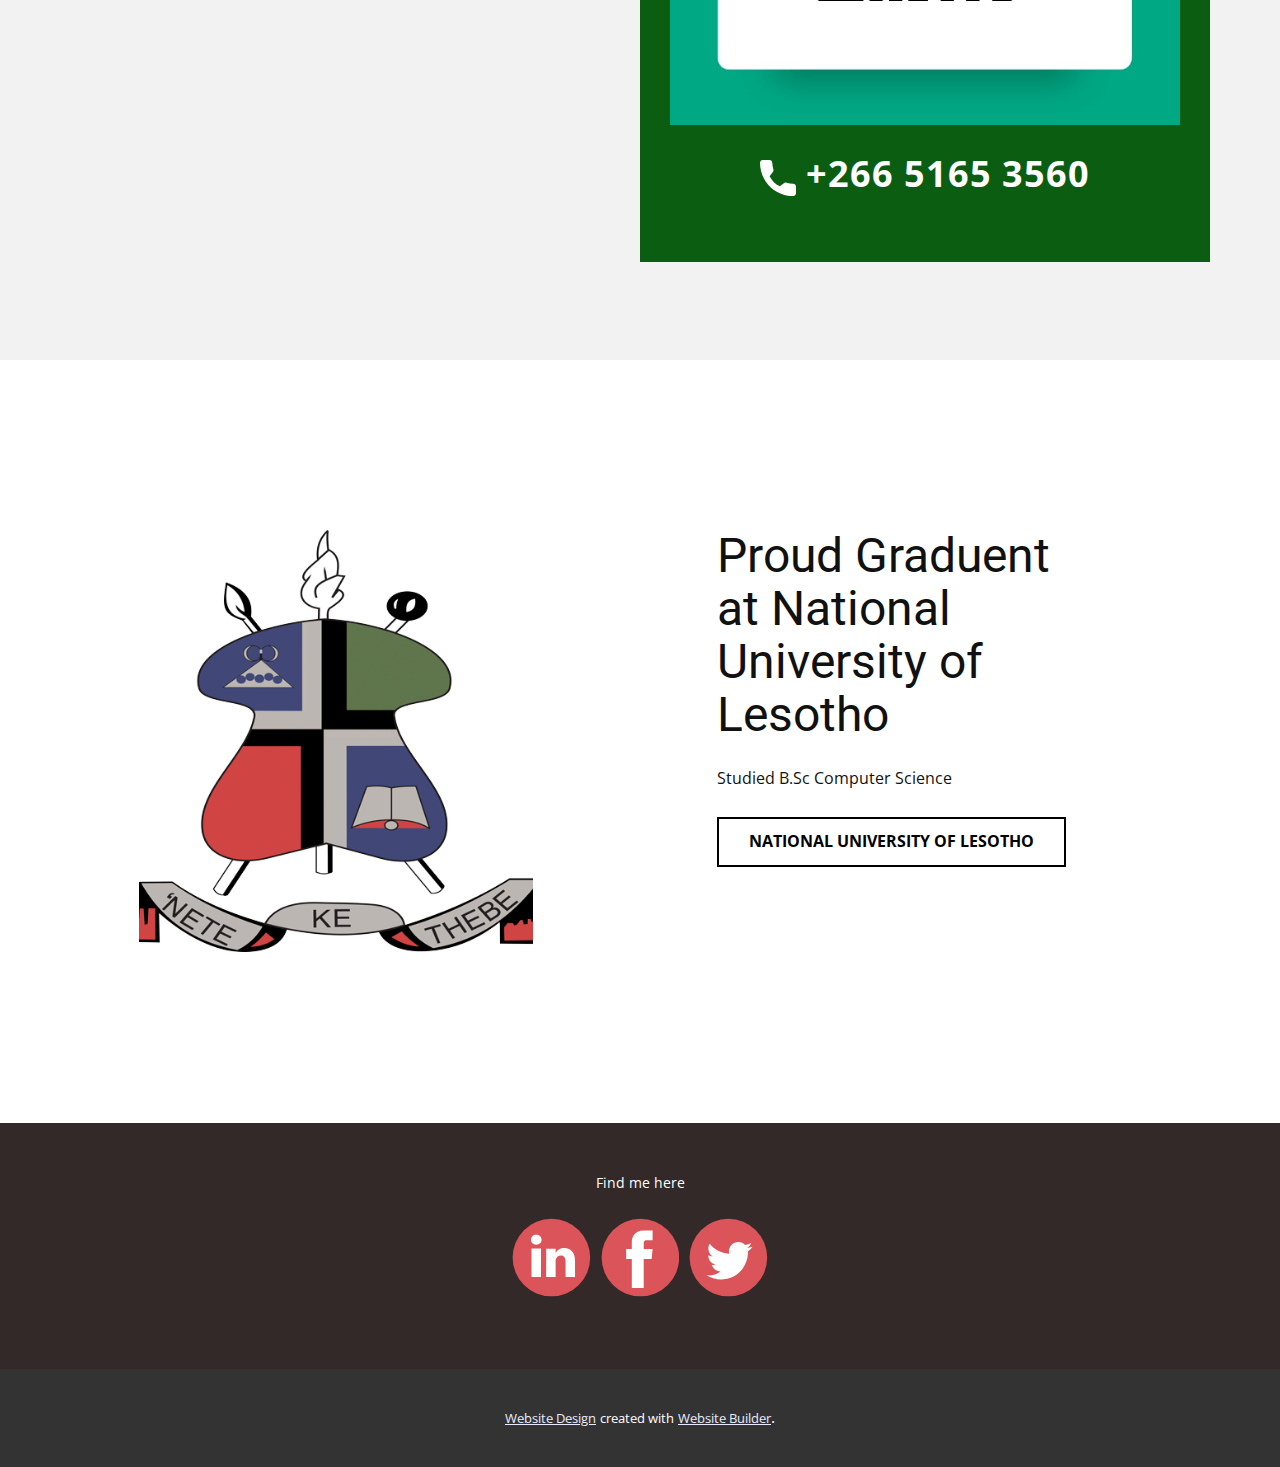
==== commit f02d8edd: "update" ====
--- a/Home.html
+++ b/Home.html
@@ -111,6 +111,7 @@
             </div>
           </div>
         </div>
+        <a href="files/RESUME.pdf" class="u-align-center u-border-2 u-border-hover-palette-1-base u-border-palette-1-base u-btn u-btn-round u-button-style u-file-link u-hover-palette-1-base u-none u-radius-50 u-btn-1">download Resume</a>
       </div>
     </section>
     <section class="u-align-center u-clearfix u-section-3" id="sec-7e6d">
--- a/Home.css
+++ b/Home.css
@@ -1,5 +1,5 @@
  .u-section-1 {
-  background-image: linear-gradient(0deg, rgba(0,0,0,0.75), rgba(0,0,0,0.75)), url("images/IMG_20220221_135237_2-14.jpg");
+  background-image: linear-gradient(0deg, rgba(0,0,0,0.75), rgba(0,0,0,0.75)), url("images/IMG_20220221_135237_2-22.jpg");
   background-position: 50% 50%;
 }
 
@@ -114,12 +114,12 @@
 }
 
 .u-section-2 .u-sheet-1 {
-  min-height: 865px;
+  min-height: 1001px;
 }
 
 .u-section-2 .u-layout-wrap-1 {
   margin-top: 60px;
-  margin-bottom: 60px;
+  margin-bottom: 0;
 }
 
 .u-section-2 .u-layout-cell-1 {
@@ -172,9 +172,18 @@
   margin: 41px auto 0 0;
 }
 
+.u-section-2 .u-btn-1 {
+  border-style: solid;
+  font-weight: 700;
+  text-transform: uppercase;
+  font-size: 0.875rem;
+  letter-spacing: 1px;
+  margin: 99px auto 60px;
+}
+
 @media (max-width: 1199px) {
   .u-section-2 .u-sheet-1 {
-    min-height: 640px;
+    min-height: 878px;
   }
 
   .u-section-2 .u-layout-cell-1 {
@@ -193,7 +202,7 @@
 
 @media (max-width: 991px) {
   .u-section-2 .u-sheet-1 {
-    min-height: 533px;
+    min-height: 743px;
   }
 
   .u-section-2 .u-layout-cell-1 {
@@ -217,7 +226,7 @@
 
 @media (max-width: 767px) {
   .u-section-2 .u-sheet-1 {
-    min-height: 970px;
+    min-height: 1065px;
   }
 
   .u-section-2 .u-layout-cell-1 {
@@ -237,7 +246,7 @@
 
 @media (max-width: 575px) {
   .u-section-2 .u-sheet-1 {
-    min-height: 677px;
+    min-height: 819px;
   }
 
   .u-section-2 .u-layout-cell-1 {
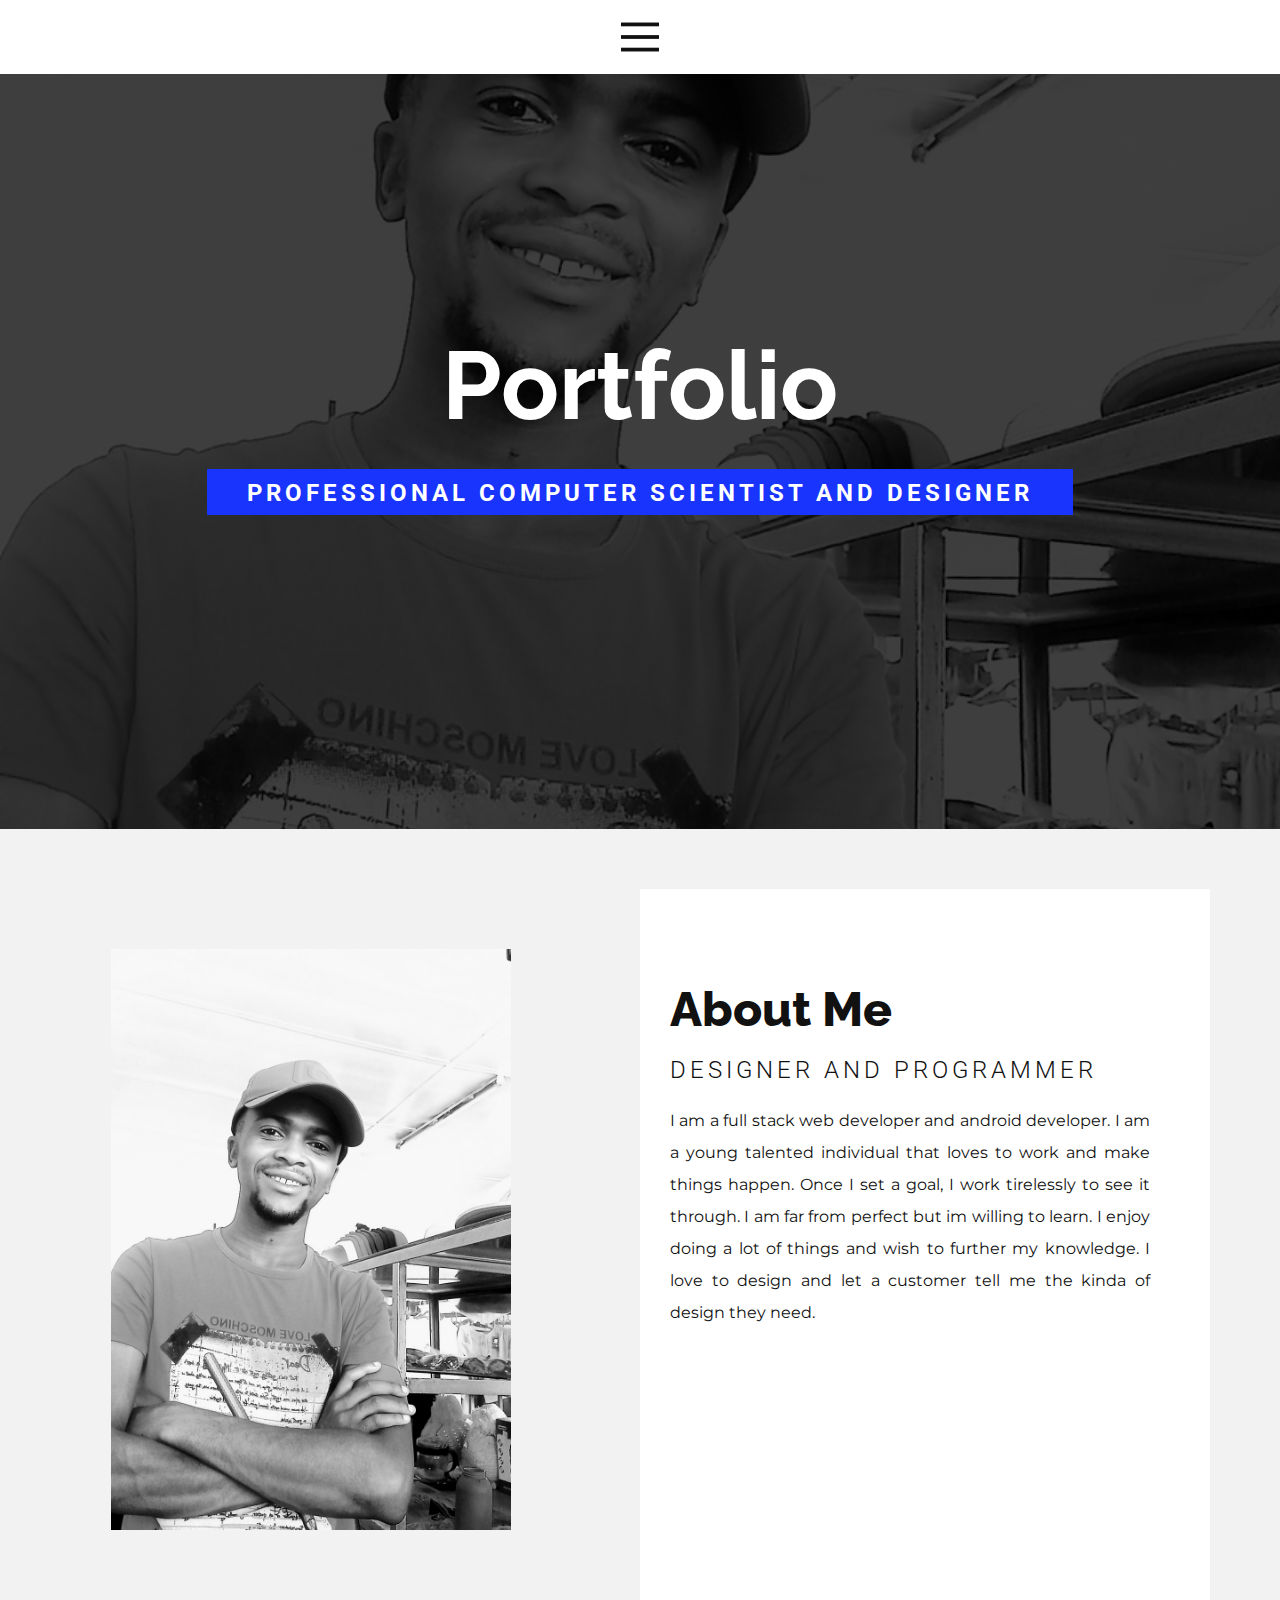
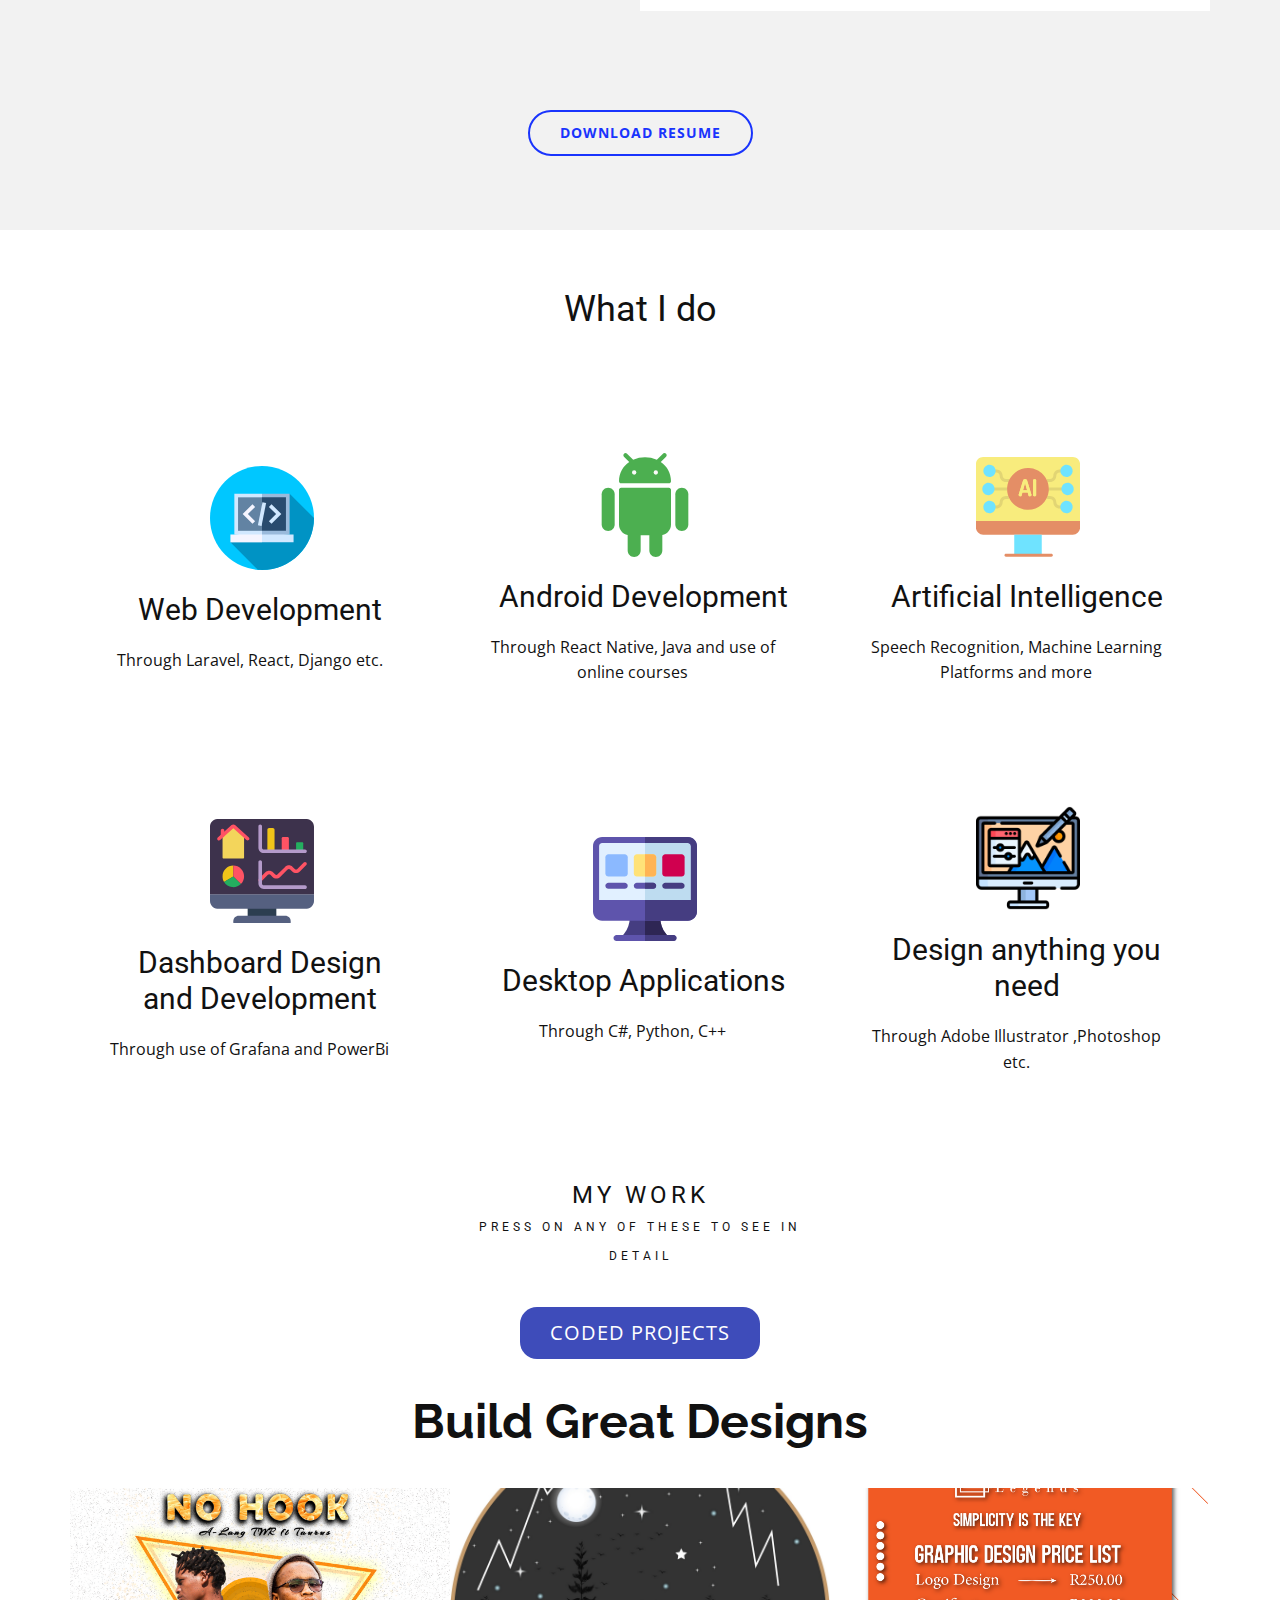
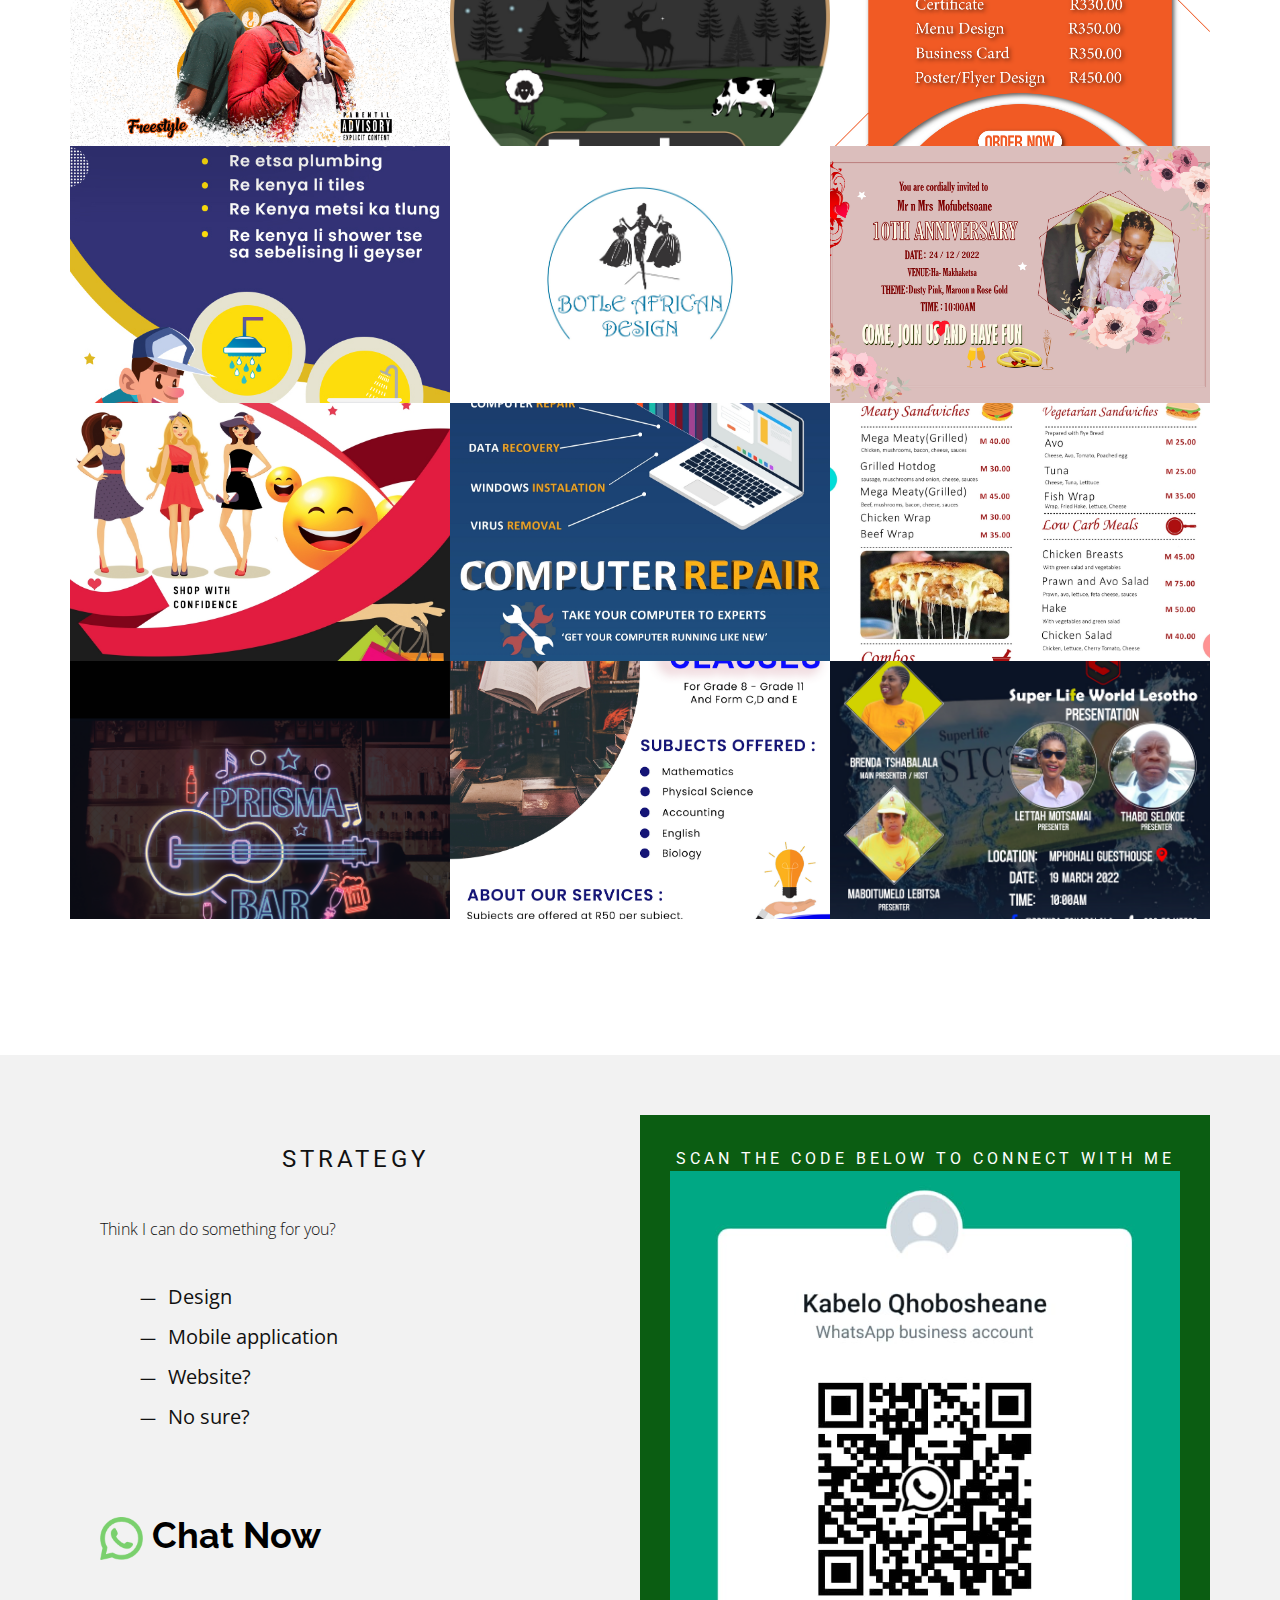
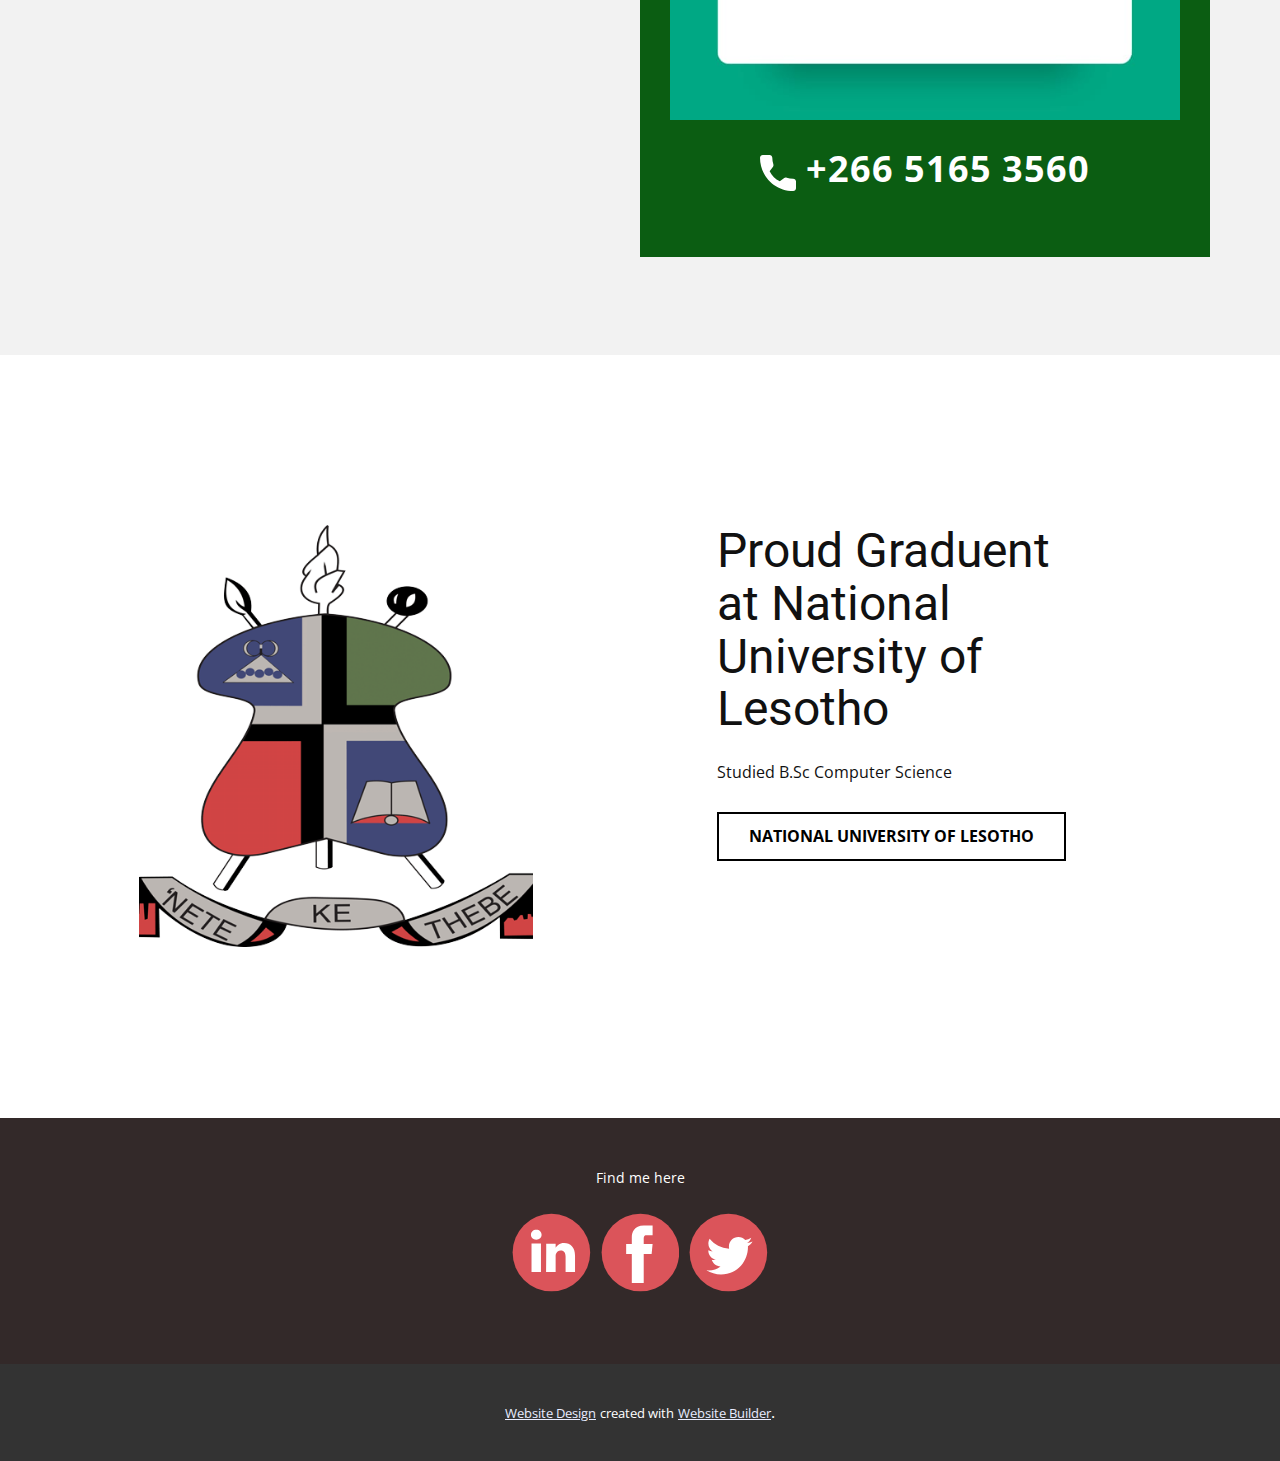
==== commit 66156755: "Changes to major elements in the website" ====
--- a/Home.html
+++ b/Home.html
@@ -183,12 +183,13 @@
         </div>
       </div>
     </section>
-    <section class="u-align-center u-clearfix u-grey-5 u-section-4" id="carousel_79ef">
+    <section class="skrollable u-align-center u-clearfix u-white u-section-4" id="carousel_79ef">
       <div class="u-clearfix u-sheet u-sheet-1">
-        <h5 class="u-align-center u-text u-text-default-lg u-text-default-md u-text-default-sm u-text-default-xl u-text-1">our works<br>
+        <h5 class="u-align-center u-text u-text-1">My work<br>
           <span style="font-size: 0.75rem;"> press on any of these to see in detail</span>
           <br>
         </h5>
+        <a href="My-Work.html" data-page-id="23983343" class="u-active-palette-1-light-2 u-border-none u-btn u-btn-round u-button-style u-palette-1-dark-1 u-radius-17 u-text-active-white u-text-body-alt-color u-text-hover-white u-btn-1">Coded projects</a>
         <h1 class="u-custom-font u-font-raleway u-text u-text-2"> Build Great Designs</h1>
         <div class="u-expanded-width u-gallery u-layout-grid u-lightbox u-show-text-on-hover u-gallery-1" id="carousel-244c">
           <div class="u-gallery-inner u-gallery-inner-1" role="listbox">
@@ -211,8 +212,8 @@
               </div>
             </div>
             <div class="u-effect-hover-zoom u-gallery-item u-gallery-item-3">
-              <div class="u-back-slide" data-image-width="8001" data-image-height="4500">
-                <img class="u-back-image u-expanded" src="images/AllBasothoconvention-customd.png">
+              <div class="u-back-slide" data-image-width="6258" data-image-height="6759">
+                <img class="u-back-image u-expanded" src="images/ComputerLegendsPsoterfinal.png">
               </div>
               <div class="u-align-center u-over-slide u-valign-bottom u-over-slide-3">
                 <h3 class="u-gallery-heading"></h3>
@@ -274,8 +275,8 @@
               </div>
             </div>
             <div class="u-effect-hover-zoom u-gallery-item u-gallery-item-10" data-image-width="1000" data-image-height="1000">
-              <div class="u-back-slide">
-                <img class="u-back-image u-expanded" src="images/SPARTACONCEPTART.png">
+              <div class="u-back-slide" data-image-width="1588" data-image-height="1600">
+                <img class="u-back-image u-expanded" src="images/prism.png">
               </div>
               <div class="u-align-center u-over-slide u-valign-bottom u-over-slide-10">
                 <h3 class="u-gallery-heading"></h3>
@@ -302,7 +303,6 @@
             </div>
           </div>
         </div>
-        <a href="My-Work.html" data-page-id="23983343" class="u-active-palette-1-light-2 u-border-none u-btn u-btn-round u-button-style u-palette-1-dark-1 u-radius-17 u-text-active-white u-text-body-alt-color u-text-hover-white u-btn-1">Coded projects</a>
       </div>
     </section>
     <section class="u-clearfix u-grey-5 u-section-5" id="carousel_b22b">
@@ -312,7 +312,7 @@
             <div class="u-layout-row">
               <div class="u-container-style u-layout-cell u-size-30 u-layout-cell-1">
                 <div class="u-container-layout u-container-layout-1">
-                  <h3 class="u-align-center u-text u-text-default u-text-1"> Brand strategy</h3>
+                  <h3 class="u-align-center u-text u-text-default u-text-1">strategy</h3>
                   <p class="u-text u-text-2">Think I can do something for you?</p>
                   <ul class="u-custom-list u-indent-20 u-spacing-0 u-text u-text-3">
                     <li>
--- a/Home.css
+++ b/Home.css
@@ -525,122 +525,8 @@
   text-transform: uppercase;
   letter-spacing: 4px;
   font-size: 1.5rem;
-  margin: 60px auto 0;
-}
-
-.u-section-4 .u-text-2 {
-  font-size: 3rem;
-  font-weight: 700;
-  font-family: Raleway, sans-serif;
-  margin: 20px 209px 0;
-}
-
-.u-section-4 .u-gallery-1 {
-  height: 1031px;
-  margin-top: 60px;
-  margin-bottom: 0;
-  grid-gap: 17px 17px;
-}
-
-.u-section-4 .u-gallery-inner-1 {
-  grid-template-columns: auto auto auto;
-  grid-gap: 0px 0px;
-}
-
-.u-section-4 .u-gallery-item-1 {
-  margin-right: 0;
-}
-
-.u-section-4 .u-over-slide-1 {
-  padding: 10px;
-}
-
-.u-section-4 .u-gallery-item-2 {
-  margin-right: 0;
-}
-
-.u-section-4 .u-over-slide-2 {
-  padding: 10px;
-}
-
-.u-section-4 .u-gallery-item-3 {
-  margin-right: 0;
-}
-
-.u-section-4 .u-over-slide-3 {
-  padding: 10px;
-}
-
-.u-section-4 .u-gallery-item-4 {
-  margin-right: 0;
-}
-
-.u-section-4 .u-over-slide-4 {
-  padding: 10px;
-}
-
-.u-section-4 .u-gallery-item-5 {
-  margin-right: 0;
-}
-
-.u-section-4 .u-over-slide-5 {
-  padding: 10px;
-}
-
-.u-section-4 .u-gallery-item-6 {
-  margin-right: 0;
-}
-
-.u-section-4 .u-over-slide-6 {
-  padding: 10px;
-}
-
-.u-section-4 .u-gallery-item-7 {
-  margin-right: 0;
-}
-
-.u-section-4 .u-over-slide-7 {
-  padding: 10px;
-}
-
-.u-section-4 .u-gallery-item-8 {
-  margin-right: 0;
-}
-
-.u-section-4 .u-over-slide-8 {
-  padding: 10px;
-}
-
-.u-section-4 .u-gallery-item-9 {
-  margin-right: 0;
-}
-
-.u-section-4 .u-over-slide-9 {
-  padding: 10px;
-}
-
-.u-section-4 .u-gallery-item-10 {
-  margin-right: 0;
-}
-
-.u-section-4 .u-over-slide-10 {
-  padding: 10px;
-}
-
-.u-section-4 .u-gallery-item-11 {
-  margin-right: 0;
-}
-
-.u-section-4 .u-over-slide-11 {
-  padding: 10px;
-}
-
-.u-section-4 .u-gallery-item-12 {
-  margin-right: 0;
-}
-
-.u-section-4 .u-over-slide-12 {
-  padding: 10px;
+  width: 390px;
+  margin: 0 auto;
 }
 
 .u-section-4 .u-btn-1 {
@@ -651,7 +537,123 @@
   font-weight: 400;
   background-image: none;
   border-style: none;
-  margin: 86px auto 60px;
+  margin: 40px auto 0;
+}
+
+.u-section-4 .u-text-2 {
+  font-size: 3rem;
+  font-weight: 700;
+  font-family: Raleway, sans-serif;
+  width: 722px;
+  margin: 36px auto 0;
+}
+
+.u-section-4 .u-gallery-1 {
+  height: 1031px;
+  margin-top: 40px;
+  margin-bottom: 60px;
+  grid-gap: 17px 17px;
+}
+
+.u-section-4 .u-gallery-inner-1 {
+  grid-template-columns: auto auto auto;
+  grid-gap: 0px 0px;
+}
+
+.u-section-4 .u-gallery-item-1 {
+  margin-right: 0;
+}
+
+.u-section-4 .u-over-slide-1 {
+  padding: 10px;
+}
+
+.u-section-4 .u-gallery-item-2 {
+  margin-right: 0;
+}
+
+.u-section-4 .u-over-slide-2 {
+  padding: 10px;
+}
+
+.u-section-4 .u-gallery-item-3 {
+  margin-right: 0;
+}
+
+.u-section-4 .u-over-slide-3 {
+  padding: 10px;
+}
+
+.u-section-4 .u-gallery-item-4 {
+  margin-right: 0;
+}
+
+.u-section-4 .u-over-slide-4 {
+  padding: 10px;
+}
+
+.u-section-4 .u-gallery-item-5 {
+  margin-right: 0;
+}
+
+.u-section-4 .u-over-slide-5 {
+  padding: 10px;
+}
+
+.u-section-4 .u-gallery-item-6 {
+  margin-right: 0;
+}
+
+.u-section-4 .u-over-slide-6 {
+  padding: 10px;
+}
+
+.u-section-4 .u-gallery-item-7 {
+  margin-right: 0;
+}
+
+.u-section-4 .u-over-slide-7 {
+  padding: 10px;
+}
+
+.u-section-4 .u-gallery-item-8 {
+  margin-right: 0;
+}
+
+.u-section-4 .u-over-slide-8 {
+  padding: 10px;
+}
+
+.u-section-4 .u-gallery-item-9 {
+  margin-right: 0;
+}
+
+.u-section-4 .u-over-slide-9 {
+  padding: 10px;
+}
+
+.u-section-4 .u-gallery-item-10 {
+  margin-right: 0;
+}
+
+.u-section-4 .u-over-slide-10 {
+  padding: 10px;
+}
+
+.u-section-4 .u-gallery-item-11 {
+  margin-right: 0;
+}
+
+.u-section-4 .u-over-slide-11 {
+  padding: 10px;
+}
+
+.u-section-4 .u-gallery-item-12 {
+  margin-right: 0;
+}
+
+.u-section-4 .u-over-slide-12 {
+  padding: 10px;
 }
 
 @media (max-width: 1199px) {
@@ -663,12 +665,6 @@
     margin-left: 385px;
   }
 
-  .u-section-4 .u-text-2 {
-    width: 722px;
-    margin-left: 109px;
-    margin-right: 109px;
-  }
-
   .u-section-4 .u-gallery-1 {
     height: 850px;
   }
@@ -723,10 +719,6 @@
 
   .u-section-4 .u-over-slide-12 {
     min-height: 100px;
-  }
-
-  .u-section-4 .u-btn-1 {
-    margin-bottom: 53px;
   }
 }
 
@@ -742,8 +734,6 @@
   .u-section-4 .u-text-2 {
     width: auto;
     font-weight: 800;
-    margin-left: 0;
-    margin-right: 0;
   }
 
   .u-section-4 .u-gallery-1 {
@@ -767,6 +757,7 @@
 
   .u-section-4 .u-gallery-1 {
     height: 4395px;
+    margin-bottom: 56px;
   }
 
   .u-section-4 .u-gallery-inner-1 {
@@ -781,23 +772,24 @@
 
   .u-section-4 .u-text-1 {
     width: auto;
-    margin-top: 60px;
+    margin-top: 0;
     margin-left: 0;
     margin-right: 0;
   }
 
+  .u-section-4 .u-btn-1 {
+    margin-top: -43px;
+  }
+
   .u-section-4 .u-text-2 {
     font-size: 2.25rem;
-    margin-top: 30px;
+    margin-top: 21px;
   }
 
   .u-section-4 .u-gallery-1 {
     height: 2767px;
     margin-top: 30px;
-  }
-
-  .u-section-4 .u-btn-1 {
-    margin-bottom: -397px;
+    margin-bottom: 60px;
   }
 } .u-section-5 {
   background-image: none;
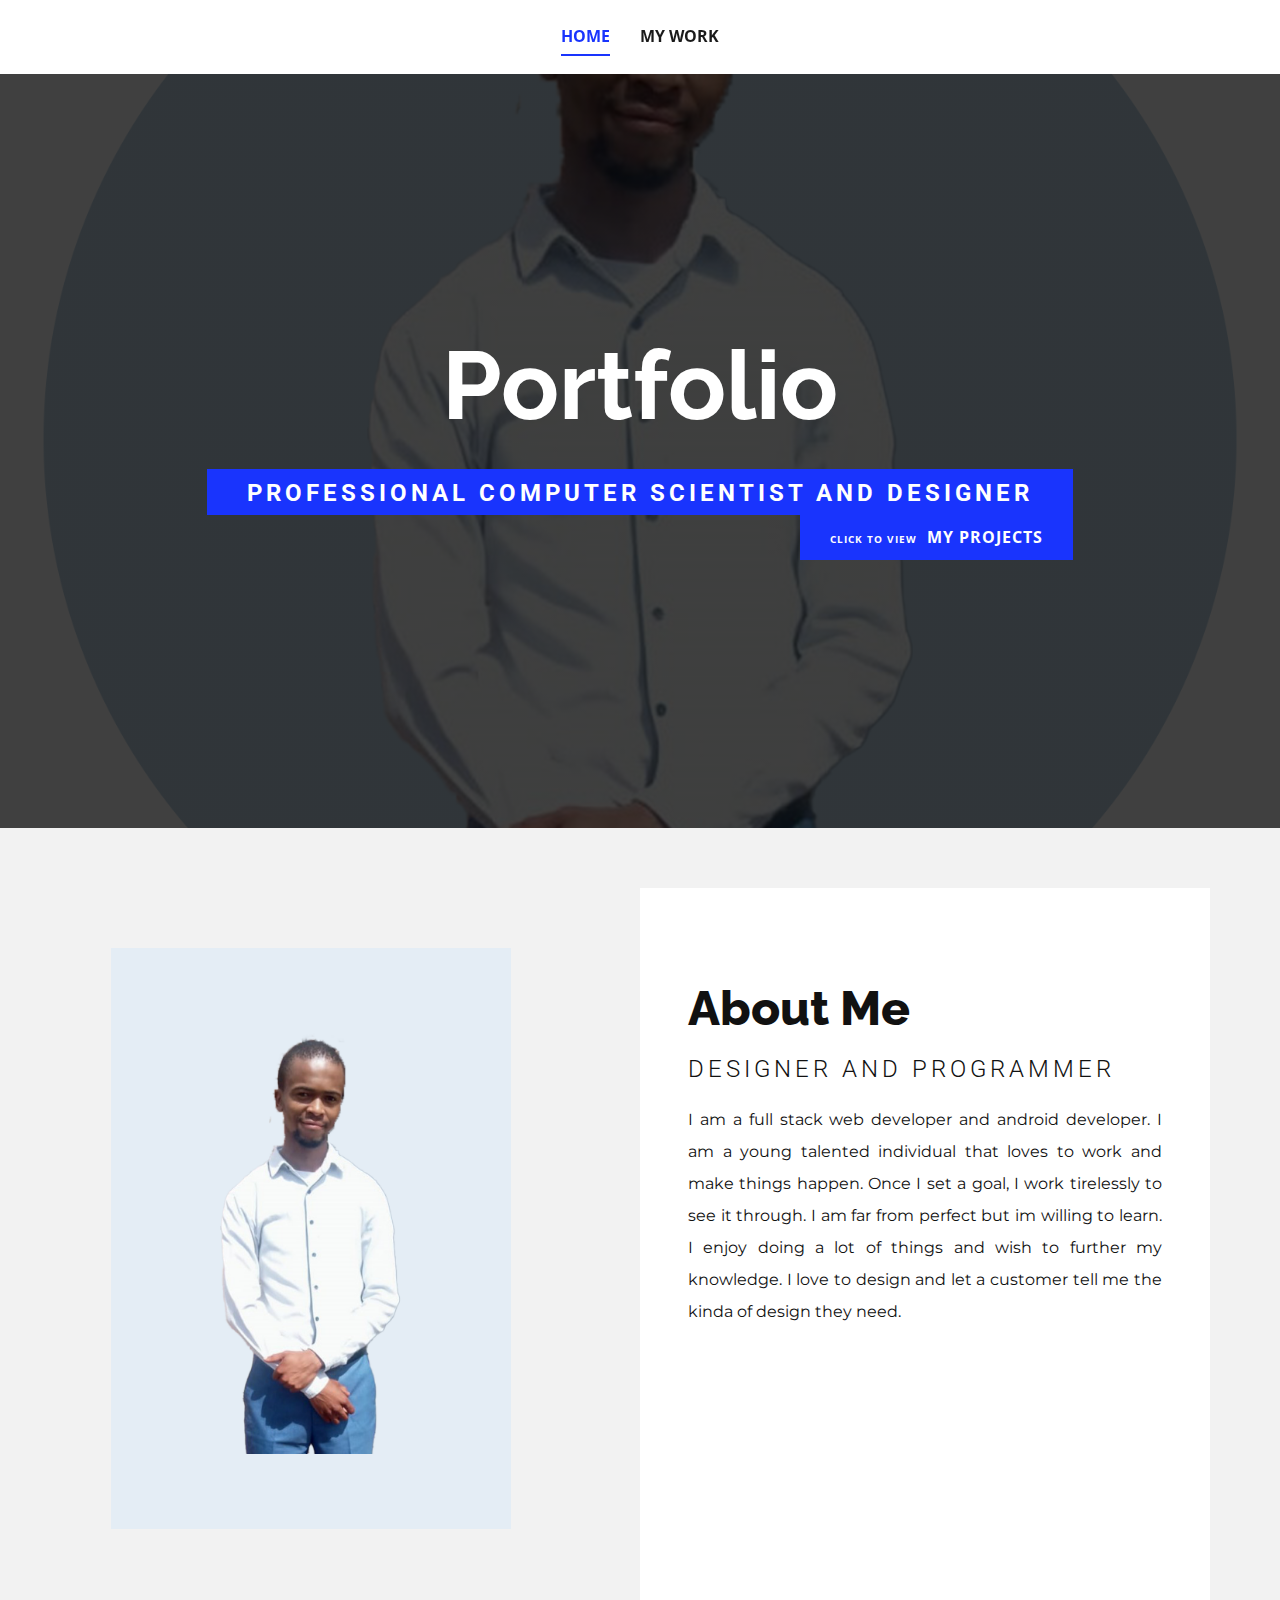
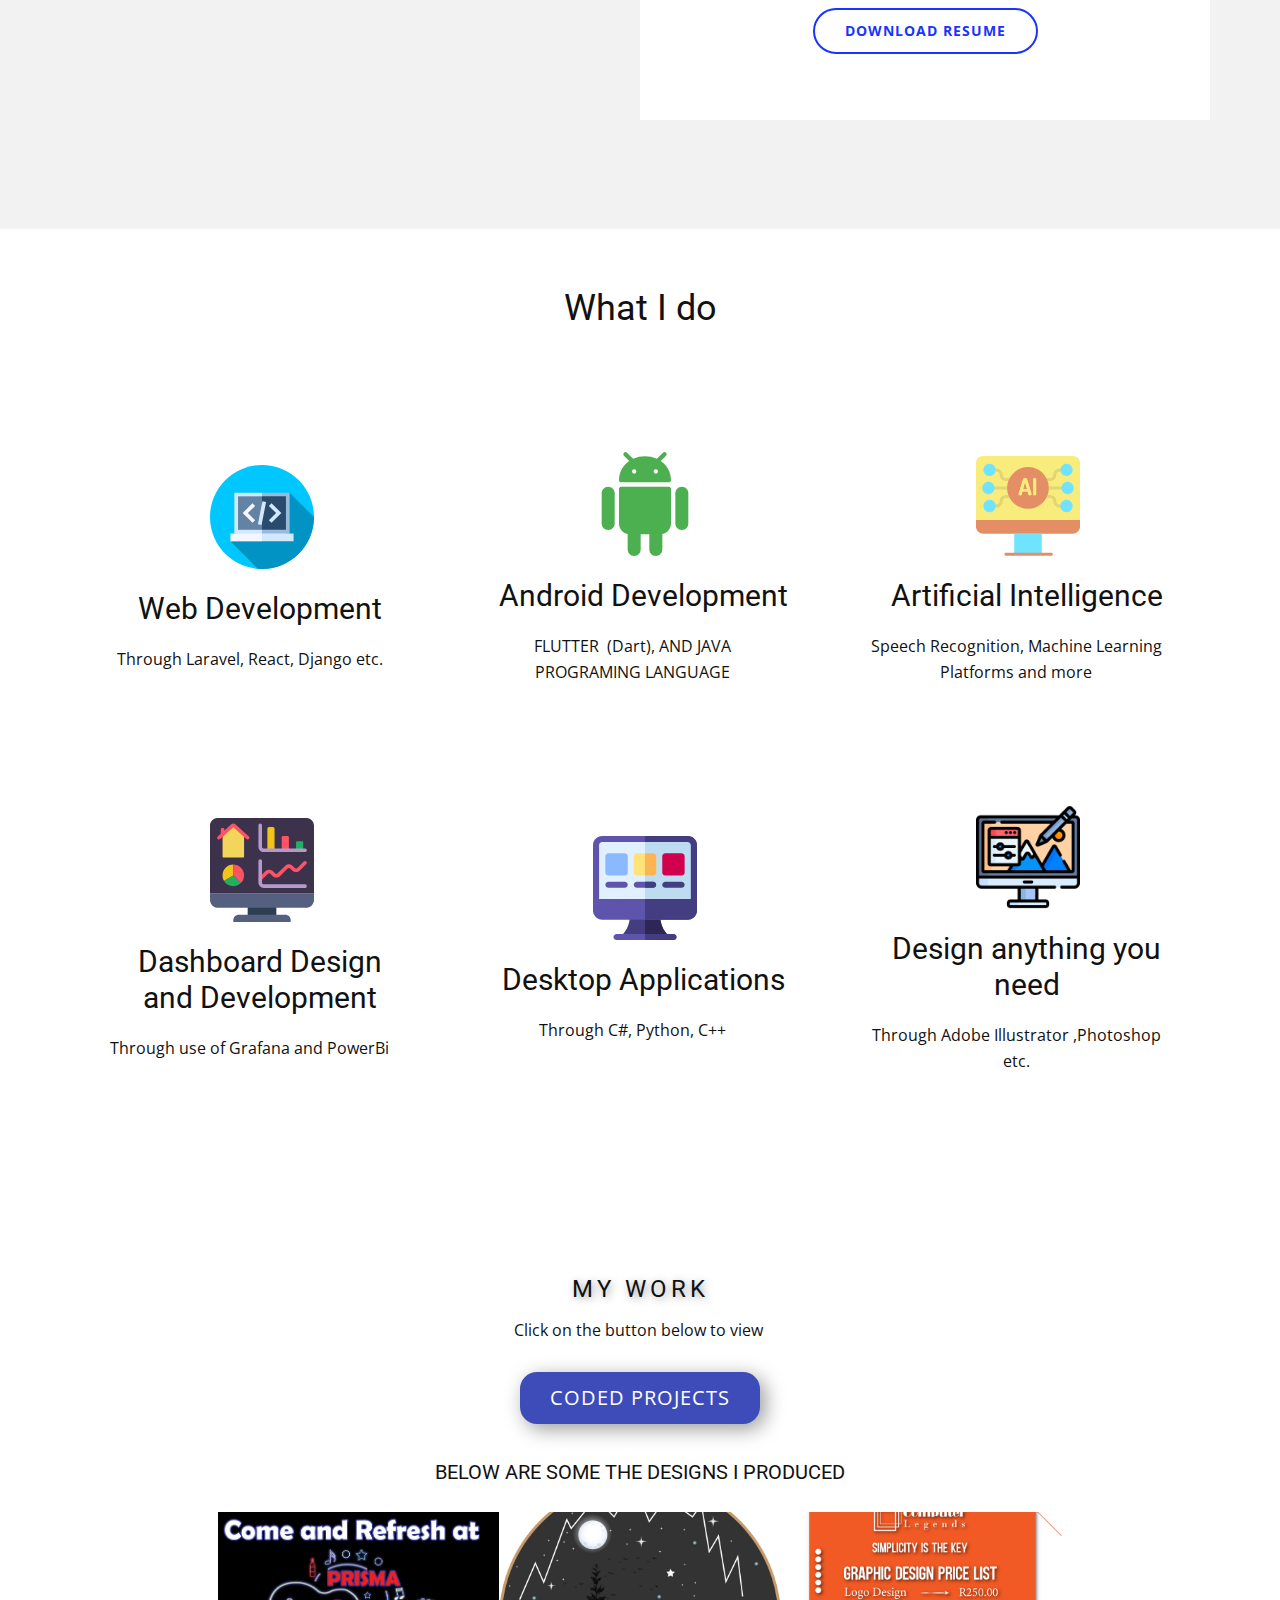
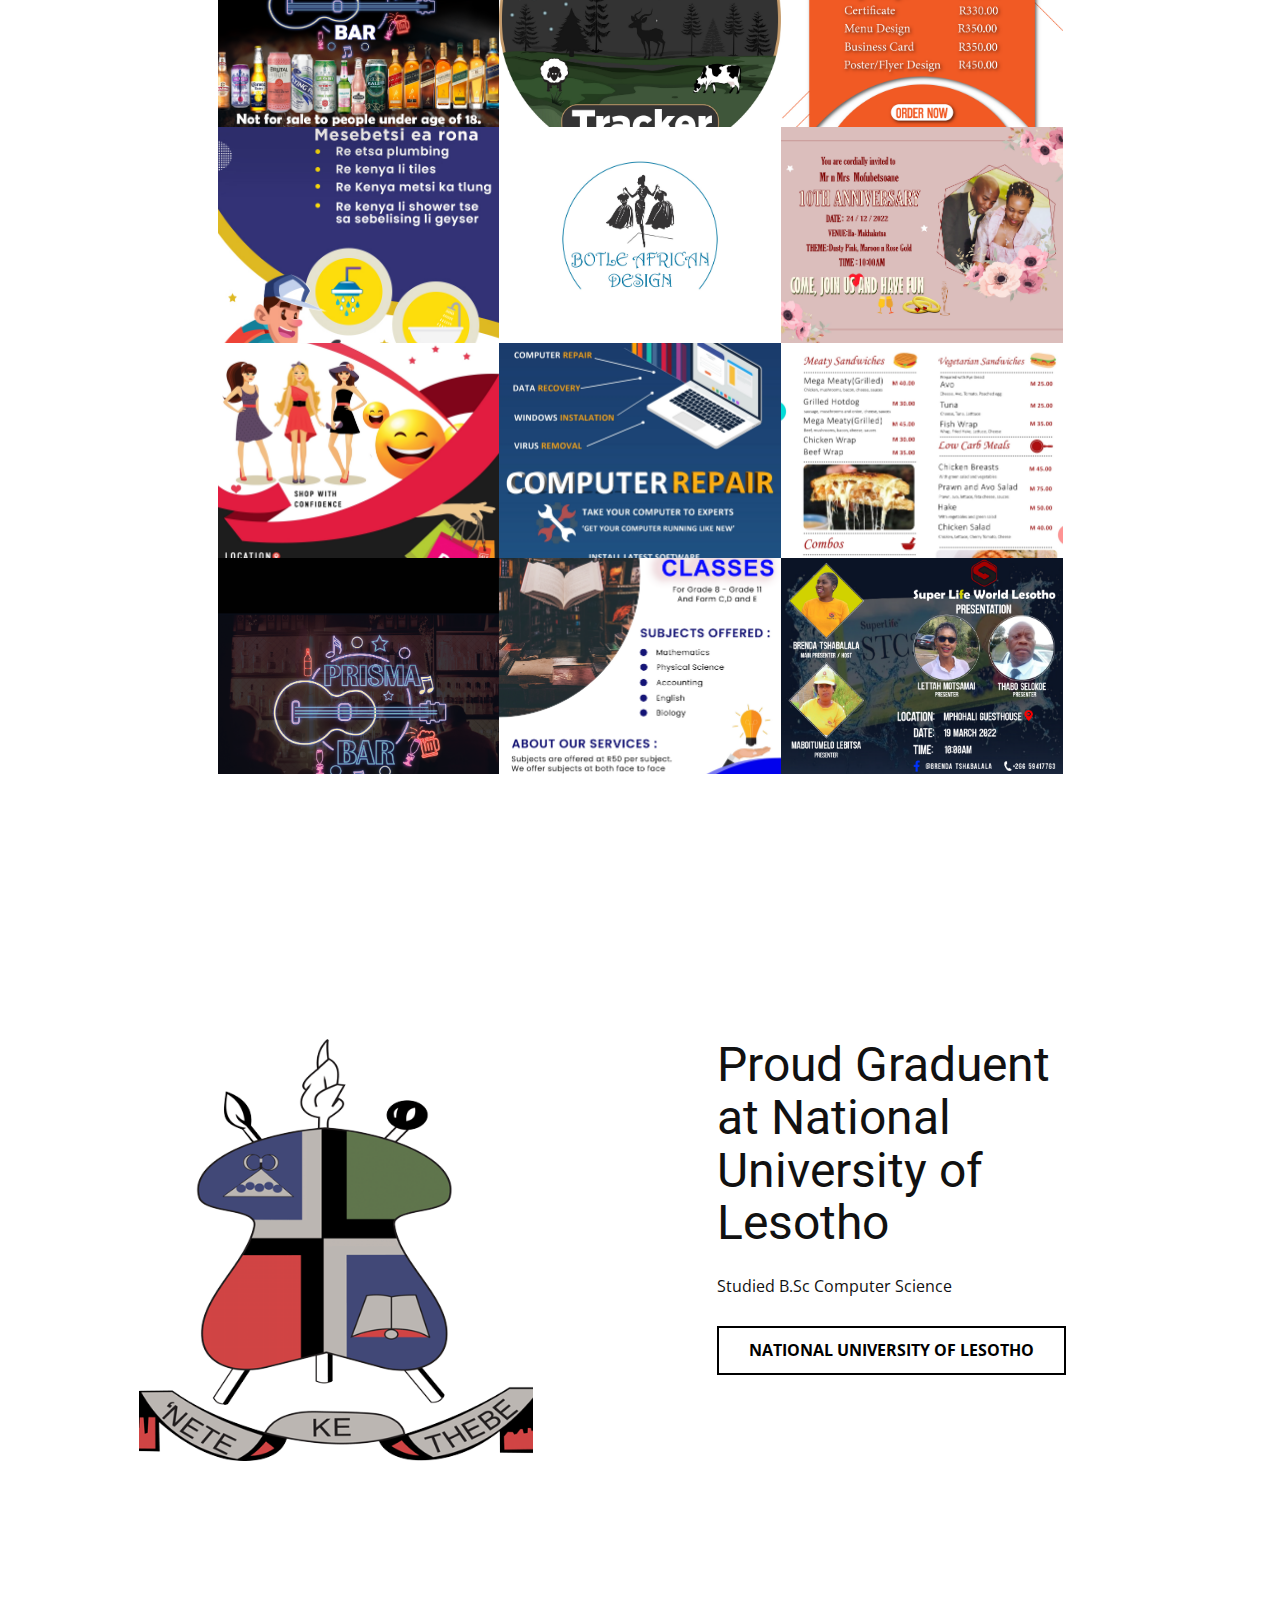
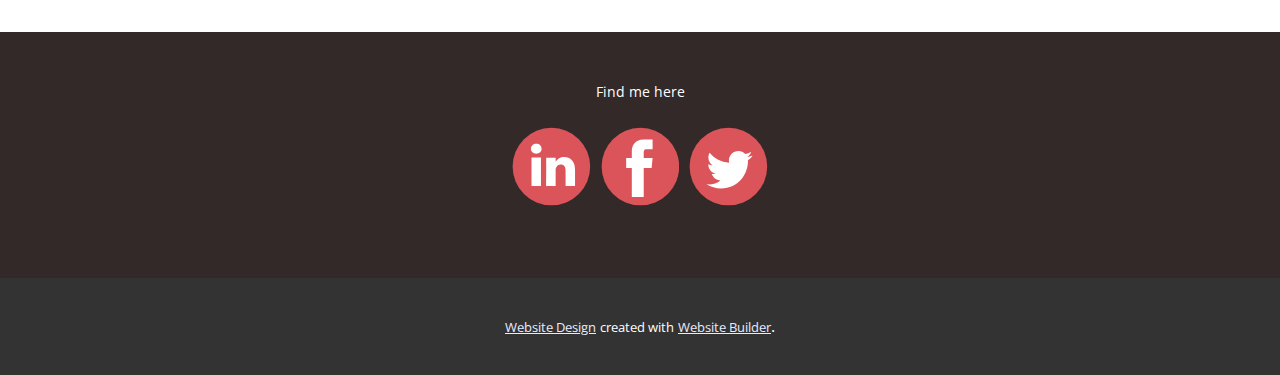
==== commit 7aaa7401: "Updating my portfolio" ====
--- a/Home.html
+++ b/Home.html
@@ -13,8 +13,7 @@
     <script class="u-script" type="text/javascript" src="nicepage.js" defer=""></script>
     <meta name="generator" content="Nicepage 4.6.5, nicepage.com">
     <link id="u-theme-google-font" rel="stylesheet" href="https://fonts.googleapis.com/css?family=Roboto:100,100i,300,300i,400,400i,500,500i,700,700i,900,900i|Open+Sans:300,300i,400,400i,500,500i,600,600i,700,700i,800,800i">
-    <link id="u-page-google-font" rel="stylesheet" href="https://fonts.googleapis.com/css?family=Raleway:100,100i,200,200i,300,300i,400,400i,500,500i,600,600i,700,700i,800,800i,900,900i|Montserrat:100,100i,200,200i,300,300i,400,400i,500,500i,600,600i,700,700i,800,800i,900,900i">
-    
+    <link id="u-page-google-font" rel="stylesheet" href="https://fonts.googleapis.com/css?family=Raleway:100,100i,200,200i,300,300i,400,400i,500,500i,600,600i,700,700i,800,800i,900,900i|Montserrat:100,100i,200,200i,300,300i,400,400i,500,500i,600,600i,700,700i,800,800i,900,900i|Roboto:100,100i,300,300i,400,400i,500,500i,700,700i,900,900i">
     
     
     
@@ -39,36 +38,32 @@
     <meta property="og:title" content="Home">
     <meta property="og:type" content="website">
   </head>
-  <body class="u-body u-xl-mode"><header class="u-clearfix u-header u-header" id="sec-44a9"><div class="u-clearfix u-sheet u-valign-middle u-sheet-1">
-        <nav class="u-align-left u-menu u-menu-dropdown u-offcanvas u-menu-1" data-responsive-from="XL">
-          <div class="menu-collapse">
-            <a class="u-button-style u-nav-link" href="#" style="padding: 8px 2px; font-size: calc(1em + 22px);">
-              <svg class="u-svg-link" preserveAspectRatio="xMidYMin slice" viewBox="0 0 302 302" style=""><use xmlns:xlink="http://www.w3.org/1999/xlink" xlink:href="#svg-5c50"></use></svg>
-              <svg xmlns="http://www.w3.org/2000/svg" xmlns:xlink="http://www.w3.org/1999/xlink" version="1.1" id="svg-5c50" x="0px" y="0px" viewBox="0 0 302 302" style="enable-background:new 0 0 302 302;" xml:space="preserve" class="u-svg-content"><g><rect y="36" width="302" height="30"></rect><rect y="236" width="302" height="30"></rect><rect y="136" width="302" height="30"></rect>
+  <body class="u-body u-xl-mode"><header class="u-clearfix u-header u-sticky u-sticky-1130 u-valign-middle u-header" id="sec-44a9"><nav class="u-align-left u-menu u-menu-dropdown u-offcanvas u-offcanvas-shift u-menu-1" data-responsive-from="LG">
+        <div class="menu-collapse" style="font-size: 1rem; letter-spacing: 0px; font-weight: 700; text-transform: uppercase;">
+          <a class="u-button-style u-custom-active-border-color u-custom-border u-custom-border-color u-custom-borders u-custom-hover-border-color u-custom-left-right-menu-spacing u-custom-padding-bottom u-custom-text-active-color u-custom-text-color u-custom-text-hover-color u-custom-top-bottom-menu-spacing u-nav-link" href="#" style="font-size: calc(1em + 22px);">
+            <svg class="u-svg-link" preserveAspectRatio="xMidYMin slice" viewBox="0 0 302 302" style=""><use xmlns:xlink="http://www.w3.org/1999/xlink" xlink:href="#svg-5c50"></use></svg>
+            <svg xmlns="http://www.w3.org/2000/svg" xmlns:xlink="http://www.w3.org/1999/xlink" version="1.1" id="svg-5c50" x="0px" y="0px" viewBox="0 0 302 302" style="enable-background:new 0 0 302 302;" xml:space="preserve" class="u-svg-content"><g><rect y="36" width="302" height="30"></rect><rect y="236" width="302" height="30"></rect><rect y="136" width="302" height="30"></rect>
 </g><g></g><g></g><g></g><g></g><g></g><g></g><g></g><g></g><g></g><g></g><g></g><g></g><g></g><g></g><g></g></svg>
-            </a>
-          </div>
-          <div class="u-custom-menu u-nav-container">
-            <ul class="u-nav u-spacing-30 u-unstyled u-nav-1"><li class="u-nav-item"><a class="u-border-2 u-border-active-palette-1-base u-border-hover-palette-1-base u-border-no-left u-border-no-right u-border-no-top u-button-style u-nav-link u-text-active-palette-1-base u-text-grey-90 u-text-hover-grey-90" href="Home.html" style="padding: 10px 0px;">Home</a>
+          </a>
+        </div>
+        <div class="u-custom-menu u-nav-container">
+          <ul class="u-nav u-spacing-30 u-unstyled u-nav-1"><li class="u-nav-item"><a class="u-border-2 u-border-active-palette-1-base u-border-hover-palette-1-base u-border-no-left u-border-no-right u-border-no-top u-button-style u-nav-link u-text-active-palette-1-base u-text-grey-90 u-text-hover-grey-90" href="Home.html" style="padding: 10px 0px;">Home</a>
 </li><li class="u-nav-item"><a class="u-border-2 u-border-active-palette-1-base u-border-hover-palette-1-base u-border-no-left u-border-no-right u-border-no-top u-button-style u-nav-link u-text-active-palette-1-base u-text-grey-90 u-text-hover-grey-90" href="My-Work.html" style="padding: 10px 0px;">My Work</a>
-</li><li class="u-nav-item"><a class="u-border-2 u-border-active-palette-1-base u-border-hover-palette-1-base u-border-no-left u-border-no-right u-border-no-top u-button-style u-nav-link u-text-active-palette-1-base u-text-grey-90 u-text-hover-grey-90" href="Contact.html" style="padding: 10px 0px;">Contact</a>
 </li></ul>
-          </div>
-          <div class="u-custom-menu u-nav-container-collapse">
-            <div class="u-align-center u-black u-container-style u-inner-container-layout u-opacity u-opacity-95 u-sidenav">
-              <div class="u-inner-container-layout u-sidenav-overflow">
-                <div class="u-menu-close"></div>
-                <ul class="u-align-center u-nav u-popupmenu-items u-unstyled u-nav-2"><li class="u-nav-item"><a class="u-button-style u-nav-link" href="Home.html">Home</a>
-</li><li class="u-nav-item"><a class="u-button-style u-nav-link" href="My-Work.html">My Work</a>
-</li><li class="u-nav-item"><a class="u-button-style u-nav-link" href="Contact.html">Contact</a>
+        </div>
+        <div class="u-custom-menu u-nav-container-collapse">
+          <div class="u-align-center u-black u-container-style u-inner-container-layout u-opacity u-opacity-95 u-sidenav">
+            <div class="u-inner-container-layout u-sidenav-overflow">
+              <div class="u-menu-close"></div>
+              <ul class="u-align-center u-nav u-popupmenu-items u-unstyled u-nav-2"><li class="u-nav-item"><a class="u-button-style u-nav-link" href="Home.html" style="padding: 10px 0px;">Home</a>
+</li><li class="u-nav-item"><a class="u-button-style u-nav-link" href="My-Work.html" style="padding: 10px 0px;">My Work</a>
 </li></ul>
-              </div>
-            </div>
-            <div class="u-black u-menu-overlay u-opacity u-opacity-70"></div>
-          </div>
-        </nav>
-      </div></header>
-    <section class="u-align-center u-clearfix u-image u-shading u-section-1" id="carousel_30c3" data-image-width="3024" data-image-height="5376">
+            </div>
+          </div>
+          <div class="u-black u-menu-overlay u-opacity u-opacity-70"></div>
+        </div>
+      </nav></header>
+    <section class="u-align-center u-clearfix u-image u-shading u-section-1" id="carousel_30c3" data-image-width="1500" data-image-height="1500">
       <div class="u-clearfix u-sheet u-sheet-1">
         <h2 class="u-custom-font u-font-raleway u-text u-text-body-alt-color u-text-default u-text-1">Portfolio</h2>
         <div class="u-align-center-xs u-container-style u-expanded-width-md u-expanded-width-sm u-expanded-width-xs u-group u-palette-1-base u-group-1">
@@ -76,6 +71,11 @@
             <h4 class="u-align-center u-text u-text-2">Professional computer scientist and designer</h4>
           </div>
         </div>
+        <a href="My-Work.html" data-page-id="23983343" class="u-btn u-button-style u-hover-palette-1-dark-1 u-palette-1-base u-btn-1">
+          <span style="font-size: 1rem;">
+            <span style="font-size: 0.625rem;"> click to view</span>
+          </span>&nbsp;my projects
+        </a>
       </div>
     </section>
     <section class="u-clearfix u-grey-5 u-section-2" id="carousel_7b2b">
@@ -87,12 +87,12 @@
                 <div class="u-layout-row">
                   <div class="u-align-center u-container-style u-layout-cell u-size-30 u-layout-cell-1">
                     <div class="u-container-layout u-container-layout-1">
-                      <img class="u-image u-image-1" src="images/IMG_20220221_135237_2.jpg" data-image-width="900" data-image-height="1600">
+                      <img class="u-image u-image-1" src="images/kb.png" data-image-width="1500" data-image-height="1500">
                     </div>
                   </div>
                   <div class="u-container-style u-layout-cell u-size-30 u-white u-layout-cell-2">
                     <div class="u-container-layout u-container-layout-2">
-                      <h2 class="u-custom-font u-font-raleway u-text u-text-default u-text-1">About Me</h2>
+                      <h2 class="u-custom-font u-font-raleway u-text u-text-1">About Me</h2>
                       <h6 class="u-text u-text-2">designer and programmer</h6>
                       <p class="u-align-justify u-custom-font u-font-montserrat u-text u-text-3"> I am a full stack web developer and android developer.&nbsp;I am a young talented individual that loves to work and make things happen. Once I set a goal, I work tirelessly to see it through. I am far from perfect but im willing to learn. I enjoy doing a lot of things and wish to further my knowledge. I love to design and let a customer tell me the kinda of design they need.&nbsp;</p>
                       <p class="u-text u-text-4" data-animation-name="jackInTheBox" data-animation-duration="1000" data-animation-delay="0" data-animation-direction="">
@@ -104,6 +104,7 @@
                         </span>
                         <br>Maseru, Borokhoaneng
                       </p>
+                      <a href="files/FINALRESUME.pdf" class="u-align-center u-border-2 u-border-hover-palette-1-base u-border-palette-1-base u-btn u-btn-round u-button-style u-file-link u-hover-palette-1-base u-none u-radius-50 u-btn-1">download Resume</a>
                     </div>
                   </div>
                 </div>
@@ -111,7 +112,6 @@
             </div>
           </div>
         </div>
-        <a href="files/RESUME.pdf" class="u-align-center u-border-2 u-border-hover-palette-1-base u-border-palette-1-base u-btn u-btn-round u-button-style u-file-link u-hover-palette-1-base u-none u-radius-50 u-btn-1">download Resume</a>
       </div>
     </section>
     <section class="u-align-center u-clearfix u-section-3" id="sec-7e6d">
@@ -138,11 +138,12 @@
             
           </span>
                 <h3 class="u-align-center u-text u-text-4">Android Development</h3>
-                <p class="u-align-center u-text u-text-5">Through React Native, Java and use of online courses</p>
-              </div>
-            </div>
-            <div class="u-align-center u-container-style u-list-item u-repeater-item">
-              <div class="u-container-layout u-similar-container u-valign-middle u-container-layout-3"><span class="u-icon u-icon-circle u-spacing-40 u-white u-icon-3"><svg class="u-svg-link" preserveAspectRatio="xMidYMin slice" viewBox="0 -8 423.38 423" style=""><use xmlns:xlink="http://www.w3.org/1999/xlink" xlink:href="#svg-3ed2"></use></svg><svg class="u-svg-content" viewBox="0 -8 423.38 423" id="svg-3ed2"><path d="m423.378906 260.410156v26.699219c0 16.15625-13.09375 29.25-29.25 29.25h-364.878906c-16.15625 0-29.25-13.09375-29.25-29.25v-26.699219zm0 0" fill="#e48e66"></path><path d="m353.511719 130.300781c-.007813 9.113281 6.425781 16.957031 15.363281 18.742188 8.933594 1.78125 17.886719-2.996094 21.378906-11.414063 3.488282-8.417968.550782-18.128906-7.023437-23.195312-7.574219-5.0625-17.675781-4.074219-24.121094 2.367187-3.589844 3.574219-5.605469 8.433594-5.597656 13.5zm-4.28125-73.472656c-.003907 9.105469 6.425781 16.945313 15.355469 18.726563 8.933593 1.777343 17.875-3 21.359374-11.414063 3.488282-8.410156.542969-18.113281-7.027343-23.171875-7.570313-5.0625-17.660157-4.066406-24.097657 2.371094-3.585937 3.574218-5.597656 8.429687-5.589843 13.488281zm0 146.941406c0 9.105469 6.433593 16.941407 15.363281 18.714844s17.871094-3.003906 21.355469-11.417969c3.480469-8.410156.539062-18.113281-7.03125-23.171875-7.570313-5.054687-17.660157-4.0625-24.097657 2.375-3.585937 3.578125-5.601562 8.433594-5.589843 13.5zm-279.359375-73.46875c.003906-9.113281-6.429688-16.960937-15.363282-18.742187-8.9375-1.785156-17.886718 2.996094-21.378906 11.410156-3.492187 8.417969-.550781 18.128906 7.023438 23.195312 7.574218 5.066407 17.671875 4.078126 24.117187-2.363281 3.589844-3.574219 5.605469-8.433593 5.601563-13.5zm4.277344 73.46875c.003906-9.105469-6.425782-16.945312-15.355469-18.722656-8.929688-1.777344-17.875 3-21.359375 11.410156-3.484375 8.414063-.542969 18.117188 7.027344 23.175781 7.570312 5.058594 17.660156 4.066407 24.097656-2.371093 3.585937-3.574219 5.597656-8.429688 5.589844-13.492188zm0-146.941406c0-9.101563-6.433594-16.9375-15.363282-18.710937-8.929687-1.777344-17.871094 3.003906-21.351562 11.417968-3.484375 8.410156-.542969 18.109375 7.027344 23.167969 7.570312 5.058594 17.660156 4.066406 24.097656-2.375 3.589844-3.574219 5.601562-8.433594 5.589844-13.5zm349.230468-27.386719v230.96875h-423.378906v-230.96875c0-16.15625 13.09375-29.253906 29.25-29.25h364.878906c16.15625-.003906 29.25 13.09375 29.25 29.25zm0 0" fill="#f8ec7d"></path><path d="m353.511719 130.300781c-.007813-9.113281 6.425781-16.960937 15.363281-18.742187 8.933594-1.785156 17.886719 2.996094 21.378906 11.410156 3.488282 8.417969.550782 18.128906-7.023437 23.195312-7.574219 5.066407-17.675781 4.078126-24.121094-2.363281-3.589844-3.574219-5.605469-8.433593-5.597656-13.5zm0 0" fill="#6fe3ff"></path><path d="m349.230469 56.828125c0-9.101563 6.433593-16.9375 15.363281-18.710937 8.929688-1.777344 17.871094 3.003906 21.355469 11.417968 3.480469 8.410156.539062 18.109375-7.03125 23.167969-7.570313 5.058594-17.660157 4.066406-24.097657-2.375-3.585937-3.574219-5.601562-8.433594-5.589843-13.5zm0 0" fill="#6fe3ff"></path><path d="m349.230469 203.769531c-.003907-9.105469 6.425781-16.945312 15.355469-18.722656 8.933593-1.777344 17.875 3 21.359374 11.410156 3.488282 8.414063.542969 18.117188-7.027343 23.175781-7.570313 5.058594-17.660157 4.066407-24.097657-2.371093-3.585937-3.574219-5.597656-8.429688-5.589843-13.492188zm0 0" fill="#6fe3ff"></path><path d="m155.738281 316.359375h111.902344v83.832031h-111.902344zm0 0" fill="#6fe3ff"></path><path d="m199.730469 106.371094 8.199219 28.949218h-16.410157zm0 0" fill="#e48e66"></path><path d="m74.148438 56.828125c.003906 9.105469-6.425782 16.945313-15.355469 18.726563-8.929688 1.777343-17.875-3-21.359375-11.414063-3.484375-8.410156-.542969-18.113281 7.027344-23.171875 7.570312-5.0625 17.660156-4.066406 24.097656 2.371094 3.585937 3.574218 5.597656 8.429687 5.589844 13.488281zm0 0" fill="#6fe3ff"></path><path d="m74.148438 203.769531c0 9.105469-6.433594 16.941407-15.363282 18.714844-8.929687 1.773437-17.871094-3.003906-21.351562-11.417969-3.484375-8.410156-.542969-18.113281 7.027344-23.171875 7.570312-5.054687 17.660156-4.0625 24.097656 2.375 3.589844 3.578125 5.601562 8.433594 5.589844 13.5zm0 0" fill="#6fe3ff"></path><path d="m69.871094 130.300781c.003906 9.113281-6.429688 16.957031-15.363282 18.742188-8.9375 1.78125-17.886718-2.996094-21.378906-11.414063-3.492187-8.417968-.550781-18.128906 7.023438-23.195312 7.574218-5.0625 17.671875-4.074219 24.117187 2.367187 3.589844 3.574219 5.605469 8.433594 5.601563 13.5zm0 0" fill="#6fe3ff"></path><path d="m306.839844 406.191406h-185.039063c-3.316406 0-6-2.6875-6-6 0-3.316406 2.683594-6 6-6h185.039063c3.3125 0 6 2.683594 6 6 0 3.3125-2.6875 6-6 6zm0 0" fill="#e48e66"></path><path d="m353.550781 136.300781h-58.421875v-12h58.382813zm0 0" fill="#e2d574"></path><path d="m349.261719 209.769531h-9.042969c-14.046875 0-25.4375-11.390625-25.4375-25.441406-.007812-7.417969-6.023438-13.429687-13.441406-13.4375h-11.691406v-12h11.691406c14.042968.015625 25.425781 11.394531 25.441406 25.4375 0 7.425781 6.015625 13.441406 13.4375 13.441406h9.011719zm0 0" fill="#e2d574"></path><path d="m301.339844 101.710938h-13.078125v-12h13.078125c7.417968-.007813 13.433594-6.023438 13.441406-13.441407 0-14.046875 11.390625-25.4375 25.4375-25.441406h9.011719l.03125 12h-9.042969c-7.421875.003906-13.4375 6.019531-13.4375 13.441406-.015625 14.042969-11.398438 25.425781-25.441406 25.441407zm0 0" fill="#e2d574"></path><path d="m128.25 136.300781h-58.378906l-.042969-12h58.421875zm0 0" fill="#e2d574"></path><path d="m83.160156 209.769531h-9.011718l-.027344-12h9.039062c7.421875 0 13.4375-6.015625 13.441406-13.441406.015626-14.042969 11.394532-25.421875 25.4375-25.4375h11.691407v12h-11.691407c-7.417968.007813-13.429687 6.019531-13.4375 13.4375-.003906 14.050781-11.390624 25.441406-25.441406 25.441406zm0 0" fill="#e2d574"></path><path d="m135.121094 101.710938h-13.082032c-14.042968-.015626-25.421874-11.398438-25.4375-25.441407-.003906-7.421875-6.019531-13.4375-13.441406-13.441406h-9.011718l-.027344-12h9.039062c14.050782.003906 25.4375 11.394531 25.441406 25.441406.007813 7.417969 6.019532 13.433594 13.4375 13.441407h13.082032zm0 0" fill="#e2d574"></path><g fill="#6fe3ff"><path d="m372.605469 155.378906c-6.652344.011719-13.035157-2.628906-17.738281-7.335937-8.480469-8.464844-9.800782-21.742188-3.152344-31.710938 6.648437-9.96875 19.414062-13.851562 30.488281-9.273437 11.074219 4.582031 17.371094 16.347656 15.035156 28.101562-2.335937 11.753906-12.648437 20.21875-24.632812 20.21875zm-9.253907-15.820312c4.414063 4.402344 11.324219 5.074218 16.507813 1.605468 5.179687-3.472656 7.1875-10.117187 4.796875-15.875-2.390625-5.757812-8.511719-9.027343-14.628906-7.808593-6.113282 1.21875-10.515625 6.585937-10.515625 12.820312-.011719 3.472657 1.375 6.808594 3.839843 9.257813zm0 0"></path><path d="m368.316406 228.855469c-11.972656.003906-22.28125-8.449219-24.621094-20.191407-2.339843-11.738281 3.941407-23.496093 15-28.082031 11.058594-4.585937 23.816407-.71875 30.46875 9.234375 6.65625 9.953125 5.351563 23.21875-3.113281 31.6875-4.691406 4.722656-11.078125 7.371094-17.734375 7.351563zm0-38.167969c-3.472656-.007812-6.800781 1.371094-9.253906 3.824219-4.421875 4.417969-5.109375 11.34375-1.640625 16.542969 3.472656 5.199218 10.128906 7.222656 15.90625 4.832031s9.058594-8.527344 7.839844-14.65625c-1.21875-6.132813-6.597657-10.546875-12.847657-10.546875zm0 0"></path><path d="m368.316406 81.90625c-11.960937-.007812-22.253906-8.460938-24.578125-20.195312-2.328125-11.734376 3.957031-23.476563 15.011719-28.046876 11.054688-4.570312 23.796875-.695312 30.4375 9.253907s5.328125 23.203125-3.136719 31.65625c-4.699219 4.707031-11.082031 7.347656-17.734375 7.332031zm0-38.148438c-5.292968-.003906-10.0625 3.183594-12.089844 8.070313-2.023437 4.886719-.910156 10.511719 2.832032 14.253906v.003907c4.183594 4.191406 10.664062 5.050781 15.796875 2.089843 5.132812-2.960937 7.632812-9 6.097656-14.722656-1.53125-5.722656-6.71875-9.699219-12.644531-9.695313zm0 0"></path><path d="m50.773438 155.378906c-11.964844-.007812-22.261719-8.464844-24.589844-20.203125s3.960937-23.484375 15.015625-28.058593c11.058593-4.574219 23.808593-.699219 30.453125 9.253906 6.640625 9.953125 5.328125 23.214844-3.140625 31.671875-4.699219 4.707031-11.082031 7.347656-17.738281 7.335937zm0-38.164062c-6.246094.003906-11.621094 4.417968-12.835938 10.542968-1.21875 6.128907 2.066406 12.261719 7.835938 14.648438 5.773437 2.386719 12.429687.363281 15.894531-4.832031 3.46875-5.199219 2.78125-12.121094-1.640625-16.53125-2.453125-2.457031-5.78125-3.832031-9.253906-3.828125zm0 0"></path><path d="m55.066406 228.855469c-11.972656.003906-22.28125-8.449219-24.621094-20.191407-2.339843-11.742187 3.941407-23.5 15-28.085937 11.0625-4.582031 23.820313-.714844 30.472657 9.238281 6.652343 9.953125 5.347656 23.21875-3.113281 31.6875-4.695313 4.722656-11.082032 7.371094-17.738282 7.351563zm0-38.167969c-6.238281.003906-11.601562 4.414062-12.8125 10.53125-1.214844 6.117188 2.0625 12.238281 7.824219 14.621094 5.761719 2.382812 12.40625.367187 15.867187-4.816406 3.464844-5.1875 2.785157-12.09375-1.621093-16.503907-2.453125-2.457031-5.785157-3.835937-9.257813-3.828125zm0 0"></path><path d="m55.066406 81.90625c-11.957031-.007812-22.242187-8.460938-24.570312-20.191406-2.324219-11.726563 3.960937-23.464844 15.011718-28.035156 11.046876-4.570313 23.785157-.695313 30.425782 9.246093 6.636718 9.945313 5.328125 23.195313-3.132813 31.648438-4.699219 4.707031-11.082031 7.347656-17.734375 7.332031zm0-38.148438c-5.921875-.003906-11.109375 3.976563-12.640625 9.695313-1.53125 5.722656.96875 11.757813 6.097657 14.71875 5.128906 2.957031 11.609374 2.105469 15.792968-2.085937v-.003907c3.742188-3.742187 4.859375-9.371093 2.832032-14.257812-2.023438-4.886719-6.796876-8.070313-12.089844-8.066407zm0 0"></path>
+                <p class="u-align-center u-text u-text-5">FLUTTER&nbsp;<span class="u-icon"></span>&nbsp;(Dart), AND JAVA PROGRAMING LANGUAGE
+                </p>
+              </div>
+            </div>
+            <div class="u-align-center u-container-style u-list-item u-repeater-item">
+              <div class="u-container-layout u-similar-container u-valign-middle u-container-layout-3"><span class="u-icon u-icon-circle u-spacing-40 u-white u-icon-4"><svg class="u-svg-link" preserveAspectRatio="xMidYMin slice" viewBox="0 -8 423.38 423" style=""><use xmlns:xlink="http://www.w3.org/1999/xlink" xlink:href="#svg-3ed2"></use></svg><svg class="u-svg-content" viewBox="0 -8 423.38 423" id="svg-3ed2"><path d="m423.378906 260.410156v26.699219c0 16.15625-13.09375 29.25-29.25 29.25h-364.878906c-16.15625 0-29.25-13.09375-29.25-29.25v-26.699219zm0 0" fill="#e48e66"></path><path d="m353.511719 130.300781c-.007813 9.113281 6.425781 16.957031 15.363281 18.742188 8.933594 1.78125 17.886719-2.996094 21.378906-11.414063 3.488282-8.417968.550782-18.128906-7.023437-23.195312-7.574219-5.0625-17.675781-4.074219-24.121094 2.367187-3.589844 3.574219-5.605469 8.433594-5.597656 13.5zm-4.28125-73.472656c-.003907 9.105469 6.425781 16.945313 15.355469 18.726563 8.933593 1.777343 17.875-3 21.359374-11.414063 3.488282-8.410156.542969-18.113281-7.027343-23.171875-7.570313-5.0625-17.660157-4.066406-24.097657 2.371094-3.585937 3.574218-5.597656 8.429687-5.589843 13.488281zm0 146.941406c0 9.105469 6.433593 16.941407 15.363281 18.714844s17.871094-3.003906 21.355469-11.417969c3.480469-8.410156.539062-18.113281-7.03125-23.171875-7.570313-5.054687-17.660157-4.0625-24.097657 2.375-3.585937 3.578125-5.601562 8.433594-5.589843 13.5zm-279.359375-73.46875c.003906-9.113281-6.429688-16.960937-15.363282-18.742187-8.9375-1.785156-17.886718 2.996094-21.378906 11.410156-3.492187 8.417969-.550781 18.128906 7.023438 23.195312 7.574218 5.066407 17.671875 4.078126 24.117187-2.363281 3.589844-3.574219 5.605469-8.433593 5.601563-13.5zm4.277344 73.46875c.003906-9.105469-6.425782-16.945312-15.355469-18.722656-8.929688-1.777344-17.875 3-21.359375 11.410156-3.484375 8.414063-.542969 18.117188 7.027344 23.175781 7.570312 5.058594 17.660156 4.066407 24.097656-2.371093 3.585937-3.574219 5.597656-8.429688 5.589844-13.492188zm0-146.941406c0-9.101563-6.433594-16.9375-15.363282-18.710937-8.929687-1.777344-17.871094 3.003906-21.351562 11.417968-3.484375 8.410156-.542969 18.109375 7.027344 23.167969 7.570312 5.058594 17.660156 4.066406 24.097656-2.375 3.589844-3.574219 5.601562-8.433594 5.589844-13.5zm349.230468-27.386719v230.96875h-423.378906v-230.96875c0-16.15625 13.09375-29.253906 29.25-29.25h364.878906c16.15625-.003906 29.25 13.09375 29.25 29.25zm0 0" fill="#f8ec7d"></path><path d="m353.511719 130.300781c-.007813-9.113281 6.425781-16.960937 15.363281-18.742187 8.933594-1.785156 17.886719 2.996094 21.378906 11.410156 3.488282 8.417969.550782 18.128906-7.023437 23.195312-7.574219 5.066407-17.675781 4.078126-24.121094-2.363281-3.589844-3.574219-5.605469-8.433593-5.597656-13.5zm0 0" fill="#6fe3ff"></path><path d="m349.230469 56.828125c0-9.101563 6.433593-16.9375 15.363281-18.710937 8.929688-1.777344 17.871094 3.003906 21.355469 11.417968 3.480469 8.410156.539062 18.109375-7.03125 23.167969-7.570313 5.058594-17.660157 4.066406-24.097657-2.375-3.585937-3.574219-5.601562-8.433594-5.589843-13.5zm0 0" fill="#6fe3ff"></path><path d="m349.230469 203.769531c-.003907-9.105469 6.425781-16.945312 15.355469-18.722656 8.933593-1.777344 17.875 3 21.359374 11.410156 3.488282 8.414063.542969 18.117188-7.027343 23.175781-7.570313 5.058594-17.660157 4.066407-24.097657-2.371093-3.585937-3.574219-5.597656-8.429688-5.589843-13.492188zm0 0" fill="#6fe3ff"></path><path d="m155.738281 316.359375h111.902344v83.832031h-111.902344zm0 0" fill="#6fe3ff"></path><path d="m199.730469 106.371094 8.199219 28.949218h-16.410157zm0 0" fill="#e48e66"></path><path d="m74.148438 56.828125c.003906 9.105469-6.425782 16.945313-15.355469 18.726563-8.929688 1.777343-17.875-3-21.359375-11.414063-3.484375-8.410156-.542969-18.113281 7.027344-23.171875 7.570312-5.0625 17.660156-4.066406 24.097656 2.371094 3.585937 3.574218 5.597656 8.429687 5.589844 13.488281zm0 0" fill="#6fe3ff"></path><path d="m74.148438 203.769531c0 9.105469-6.433594 16.941407-15.363282 18.714844-8.929687 1.773437-17.871094-3.003906-21.351562-11.417969-3.484375-8.410156-.542969-18.113281 7.027344-23.171875 7.570312-5.054687 17.660156-4.0625 24.097656 2.375 3.589844 3.578125 5.601562 8.433594 5.589844 13.5zm0 0" fill="#6fe3ff"></path><path d="m69.871094 130.300781c.003906 9.113281-6.429688 16.957031-15.363282 18.742188-8.9375 1.78125-17.886718-2.996094-21.378906-11.414063-3.492187-8.417968-.550781-18.128906 7.023438-23.195312 7.574218-5.0625 17.671875-4.074219 24.117187 2.367187 3.589844 3.574219 5.605469 8.433594 5.601563 13.5zm0 0" fill="#6fe3ff"></path><path d="m306.839844 406.191406h-185.039063c-3.316406 0-6-2.6875-6-6 0-3.316406 2.683594-6 6-6h185.039063c3.3125 0 6 2.683594 6 6 0 3.3125-2.6875 6-6 6zm0 0" fill="#e48e66"></path><path d="m353.550781 136.300781h-58.421875v-12h58.382813zm0 0" fill="#e2d574"></path><path d="m349.261719 209.769531h-9.042969c-14.046875 0-25.4375-11.390625-25.4375-25.441406-.007812-7.417969-6.023438-13.429687-13.441406-13.4375h-11.691406v-12h11.691406c14.042968.015625 25.425781 11.394531 25.441406 25.4375 0 7.425781 6.015625 13.441406 13.4375 13.441406h9.011719zm0 0" fill="#e2d574"></path><path d="m301.339844 101.710938h-13.078125v-12h13.078125c7.417968-.007813 13.433594-6.023438 13.441406-13.441407 0-14.046875 11.390625-25.4375 25.4375-25.441406h9.011719l.03125 12h-9.042969c-7.421875.003906-13.4375 6.019531-13.4375 13.441406-.015625 14.042969-11.398438 25.425781-25.441406 25.441407zm0 0" fill="#e2d574"></path><path d="m128.25 136.300781h-58.378906l-.042969-12h58.421875zm0 0" fill="#e2d574"></path><path d="m83.160156 209.769531h-9.011718l-.027344-12h9.039062c7.421875 0 13.4375-6.015625 13.441406-13.441406.015626-14.042969 11.394532-25.421875 25.4375-25.4375h11.691407v12h-11.691407c-7.417968.007813-13.429687 6.019531-13.4375 13.4375-.003906 14.050781-11.390624 25.441406-25.441406 25.441406zm0 0" fill="#e2d574"></path><path d="m135.121094 101.710938h-13.082032c-14.042968-.015626-25.421874-11.398438-25.4375-25.441407-.003906-7.421875-6.019531-13.4375-13.441406-13.441406h-9.011718l-.027344-12h9.039062c14.050782.003906 25.4375 11.394531 25.441406 25.441406.007813 7.417969 6.019532 13.433594 13.4375 13.441407h13.082032zm0 0" fill="#e2d574"></path><g fill="#6fe3ff"><path d="m372.605469 155.378906c-6.652344.011719-13.035157-2.628906-17.738281-7.335937-8.480469-8.464844-9.800782-21.742188-3.152344-31.710938 6.648437-9.96875 19.414062-13.851562 30.488281-9.273437 11.074219 4.582031 17.371094 16.347656 15.035156 28.101562-2.335937 11.753906-12.648437 20.21875-24.632812 20.21875zm-9.253907-15.820312c4.414063 4.402344 11.324219 5.074218 16.507813 1.605468 5.179687-3.472656 7.1875-10.117187 4.796875-15.875-2.390625-5.757812-8.511719-9.027343-14.628906-7.808593-6.113282 1.21875-10.515625 6.585937-10.515625 12.820312-.011719 3.472657 1.375 6.808594 3.839843 9.257813zm0 0"></path><path d="m368.316406 228.855469c-11.972656.003906-22.28125-8.449219-24.621094-20.191407-2.339843-11.738281 3.941407-23.496093 15-28.082031 11.058594-4.585937 23.816407-.71875 30.46875 9.234375 6.65625 9.953125 5.351563 23.21875-3.113281 31.6875-4.691406 4.722656-11.078125 7.371094-17.734375 7.351563zm0-38.167969c-3.472656-.007812-6.800781 1.371094-9.253906 3.824219-4.421875 4.417969-5.109375 11.34375-1.640625 16.542969 3.472656 5.199218 10.128906 7.222656 15.90625 4.832031s9.058594-8.527344 7.839844-14.65625c-1.21875-6.132813-6.597657-10.546875-12.847657-10.546875zm0 0"></path><path d="m368.316406 81.90625c-11.960937-.007812-22.253906-8.460938-24.578125-20.195312-2.328125-11.734376 3.957031-23.476563 15.011719-28.046876 11.054688-4.570312 23.796875-.695312 30.4375 9.253907s5.328125 23.203125-3.136719 31.65625c-4.699219 4.707031-11.082031 7.347656-17.734375 7.332031zm0-38.148438c-5.292968-.003906-10.0625 3.183594-12.089844 8.070313-2.023437 4.886719-.910156 10.511719 2.832032 14.253906v.003907c4.183594 4.191406 10.664062 5.050781 15.796875 2.089843 5.132812-2.960937 7.632812-9 6.097656-14.722656-1.53125-5.722656-6.71875-9.699219-12.644531-9.695313zm0 0"></path><path d="m50.773438 155.378906c-11.964844-.007812-22.261719-8.464844-24.589844-20.203125s3.960937-23.484375 15.015625-28.058593c11.058593-4.574219 23.808593-.699219 30.453125 9.253906 6.640625 9.953125 5.328125 23.214844-3.140625 31.671875-4.699219 4.707031-11.082031 7.347656-17.738281 7.335937zm0-38.164062c-6.246094.003906-11.621094 4.417968-12.835938 10.542968-1.21875 6.128907 2.066406 12.261719 7.835938 14.648438 5.773437 2.386719 12.429687.363281 15.894531-4.832031 3.46875-5.199219 2.78125-12.121094-1.640625-16.53125-2.453125-2.457031-5.78125-3.832031-9.253906-3.828125zm0 0"></path><path d="m55.066406 228.855469c-11.972656.003906-22.28125-8.449219-24.621094-20.191407-2.339843-11.742187 3.941407-23.5 15-28.085937 11.0625-4.582031 23.820313-.714844 30.472657 9.238281 6.652343 9.953125 5.347656 23.21875-3.113281 31.6875-4.695313 4.722656-11.082032 7.371094-17.738282 7.351563zm0-38.167969c-6.238281.003906-11.601562 4.414062-12.8125 10.53125-1.214844 6.117188 2.0625 12.238281 7.824219 14.621094 5.761719 2.382812 12.40625.367187 15.867187-4.816406 3.464844-5.1875 2.785157-12.09375-1.621093-16.503907-2.453125-2.457031-5.785157-3.835937-9.257813-3.828125zm0 0"></path><path d="m55.066406 81.90625c-11.957031-.007812-22.242187-8.460938-24.570312-20.191406-2.324219-11.726563 3.960937-23.464844 15.011718-28.035156 11.046876-4.570313 23.785157-.695313 30.425782 9.246093 6.636718 9.945313 5.328125 23.195313-3.132813 31.648438-4.699219 4.707031-11.082031 7.347656-17.734375 7.332031zm0-38.148438c-5.921875-.003906-11.109375 3.976563-12.640625 9.695313-1.53125 5.722656.96875 11.757813 6.097657 14.71875 5.128906 2.957031 11.609374 2.105469 15.792968-2.085937v-.003907c3.742188-3.742187 4.859375-9.371093 2.832032-14.257812-2.023438-4.886719-6.796876-8.070313-12.089844-8.066407zm0 0"></path>
 </g><path d="m296.441406 130.300781c0 2.75-.140625 5.527344-.421875 8.328125-4.441406 45.035156-43.4375 78.664063-88.632812 76.441406-45.199219-2.222656-80.707031-39.515624-80.707031-84.769531 0-2.75.140624-5.527343.421874-8.332031 4.429688-45.042969 43.429688-78.683594 88.632813-76.457031 45.207031 2.222656 80.714844 39.527343 80.707031 84.789062zm-51.640625 25.769531v-61.300781c0-2.640625-3.109375-3.78125-6.128906-3.78125-3.113281 0-6.132813 1.140625-6.132813 3.78125v61.300781c0 2.550782 3.019532 3.871094 6.132813 3.871094 3.019531 0 6.128906-1.320312 6.128906-3.871094zm-18.761719-1.230468c-.027343-.320313-.09375-.632813-.1875-.941406l-18.203124-59.320313c-.847657-2.828125-4.339844-4.148437-7.917969-4.148437-3.492188 0-6.980469 1.320312-7.832031 4.148437l-18.207032 59.320313c-.085937.308593-.148437.625-.179687.941406 0 3.019531 4.429687 5.101562 7.726562 5.101562 2.070313 0 3.683594-.660156 4.152344-2.460937l3.578125-12.539063h21.601562l3.578126 12.539063c.480468 1.800781 2.082031 2.460937 4.160156 2.460937 3.300781 0 7.730468-2.171875 7.730468-5.101562zm0 0" fill="#e48e66"></path><path d="m244.800781 94.769531v61.300781c0 2.550782-3.109375 3.871094-6.128906 3.871094-3.113281 0-6.132813-1.320312-6.132813-3.871094v-61.300781c0-2.640625 3.019532-3.78125 6.132813-3.78125 3.019531 0 6.128906 1.140625 6.128906 3.78125zm0 0" fill="#f8ec7d"></path><path d="m225.851562 153.898438c.09375.308593.160157.621093.1875.941406 0 2.929687-4.429687 5.101562-7.730468 5.101562-2.078125 0-3.679688-.660156-4.160156-2.460937l-3.578126-12.539063h-21.601562l-3.578125 12.539063c-.46875 1.800781-2.082031 2.460937-4.152344 2.460937-3.296875 0-7.726562-2.082031-7.726562-5.101562.03125-.316406.09375-.632813.179687-.941406l18.207032-59.320313c.851562-2.828125 4.339843-4.148437 7.832031-4.148437 3.578125 0 7.070312 1.320312 7.917969 4.148437zm-17.921874-18.578126-8.199219-28.949218-8.210938 28.949218zm0 0" fill="#f8ec7d"></path></svg>
             
             
@@ -152,7 +153,7 @@
               </div>
             </div>
             <div class="u-align-center u-container-style u-list-item u-repeater-item">
-              <div class="u-container-layout u-similar-container u-valign-middle u-container-layout-4"><span class="u-icon u-icon-circle u-spacing-40 u-white u-icon-4"><svg class="u-svg-link" preserveAspectRatio="xMidYMin slice" viewBox="0 0 512.141 512.141" style=""><use xmlns:xlink="http://www.w3.org/1999/xlink" xlink:href="#svg-e94c"></use></svg><svg class="u-svg-content" viewBox="0 0 512.141 512.141" x="0px" y="0px" id="svg-e94c" style="enable-background:new 0 0 512.141 512.141;"><g transform="translate(-1)"><rect x="186.45" y="432.622" style="fill:#2C3E50;" width="141.241" height="52.966"></rect><path style="fill:#556080;" d="M513.071,370.829v30.455c1.261,20.815-14.506,38.749-35.31,40.165H36.381   c-20.805-1.417-36.571-19.351-35.31-40.165v-30.455H513.071z"></path><path style="fill:#3D324C;" d="M513.071,40.236v330.593h-512V40.236C-0.19,19.421,15.576,1.487,36.381,0.071H477.76   C498.565,1.487,514.331,19.421,513.071,40.236z"></path><path style="fill:#F3D55B;" d="M168.795,81.373v109.639c-0.091,1.869-1.661,3.321-3.531,3.266H66.395   c-1.852,0.095-3.431-1.326-3.531-3.178V81.373l50.229-45.021c1.584-1.325,3.889-1.325,5.473,0L168.795,81.373z"></path><path style="fill:#F0C419;" d="M115.829,229.588v52.966l-44.138,26.483l-1.236,0.794c-4.998-8.218-7.626-17.659-7.592-27.277   C62.864,253.301,86.577,229.588,115.829,229.588z"></path><path style="fill:#FF5364;" d="M168.795,282.553c0.042,14.053-5.554,27.537-15.537,37.429l-37.429-37.429v-52.966   C145.081,229.588,168.795,253.301,168.795,282.553z"></path><path style="fill:#24AE5F;" d="M153.258,319.982c-11.511,11.541-27.701,17.129-43.881,15.146   c-16.179-1.984-30.54-11.317-38.922-25.297l1.236-0.794l44.138-26.483L153.258,319.982z"></path><path style="fill:#F0C419;" d="M292.381,44.209h17.655c4.875,0,8.828,3.952,8.828,8.828v105.931h-35.31V53.036   C283.553,48.161,287.506,44.209,292.381,44.209z"></path><path style="fill:#FF5364;" d="M360.618,88.346h22.422c3.559,0,6.444,2.885,6.444,6.444v64.177h-35.31V94.791   C354.174,91.232,357.059,88.346,360.618,88.346z"></path><path style="fill:#24AE5F;" d="M429.888,114.829h25.114c2.813,0,5.094,2.28,5.094,5.094v39.044h-35.302v-39.044   C424.795,117.11,427.075,114.829,429.888,114.829z"></path><path style="fill:#FF5364;" d="M248.243,309.036c-3.57-0.001-6.788-2.152-8.154-5.45c-1.366-3.298-0.611-7.094,1.913-9.619   l31.656-31.656c10.482-10.002,26.974-10.002,37.455,0l10.337,10.346c3.447,3.446,9.035,3.446,12.482,0l36.829-36.829   c10.479-10.001,26.968-10.001,37.447,0l10.346,10.346c3.447,3.446,9.035,3.446,12.482,0l31.656-31.647   c3.464-3.345,8.97-3.298,12.375,0.108c3.405,3.405,3.453,8.911,0.108,12.375l-31.656,31.656c-10.354,10.309-27.093,10.309-37.447,0   l-10.346-10.355c-3.488-3.347-8.995-3.347-12.482,0l-36.829,36.829c-10.342,10.338-27.105,10.338-37.447,0l-10.346-10.346   c-3.488-3.347-8.995-3.347-12.482,0l-31.656,31.656C252.829,308.105,250.584,309.036,248.243,309.036z"></path><path style="fill:#556080;" d="M142.312,476.76h229.517c14.626,0,26.483,11.857,26.483,26.483v8.828H115.829v-8.828   C115.829,488.617,127.686,476.76,142.312,476.76z"></path><g><path style="fill:#FF5364;" d="M186.45,106.002c-2.173,0-4.269-0.802-5.888-2.251l-64.733-57.944l-64.733,57.944    c-3.638,3.197-9.173,2.866-12.404-0.743s-2.951-9.146,0.628-12.41l67.902-60.787c4.859-4.283,12.129-4.34,17.055-0.132    l68.061,60.91c2.733,2.44,3.675,6.314,2.368,9.736C193.398,103.746,190.113,106.006,186.45,106.002z"></path><path style="fill:#FF5364;" d="M62.864,90.2c-4.875,0-8.828-3.952-8.828-8.828V57.45c0-4.875,3.952-8.828,8.828-8.828    s8.828,3.952,8.828,8.828v23.923C71.691,86.248,67.739,90.2,62.864,90.2z"></path>
+              <div class="u-container-layout u-similar-container u-valign-middle u-container-layout-4"><span class="u-icon u-icon-circle u-spacing-40 u-white u-icon-5"><svg class="u-svg-link" preserveAspectRatio="xMidYMin slice" viewBox="0 0 512.141 512.141" style=""><use xmlns:xlink="http://www.w3.org/1999/xlink" xlink:href="#svg-e94c"></use></svg><svg class="u-svg-content" viewBox="0 0 512.141 512.141" x="0px" y="0px" id="svg-e94c" style="enable-background:new 0 0 512.141 512.141;"><g transform="translate(-1)"><rect x="186.45" y="432.622" style="fill:#2C3E50;" width="141.241" height="52.966"></rect><path style="fill:#556080;" d="M513.071,370.829v30.455c1.261,20.815-14.506,38.749-35.31,40.165H36.381   c-20.805-1.417-36.571-19.351-35.31-40.165v-30.455H513.071z"></path><path style="fill:#3D324C;" d="M513.071,40.236v330.593h-512V40.236C-0.19,19.421,15.576,1.487,36.381,0.071H477.76   C498.565,1.487,514.331,19.421,513.071,40.236z"></path><path style="fill:#F3D55B;" d="M168.795,81.373v109.639c-0.091,1.869-1.661,3.321-3.531,3.266H66.395   c-1.852,0.095-3.431-1.326-3.531-3.178V81.373l50.229-45.021c1.584-1.325,3.889-1.325,5.473,0L168.795,81.373z"></path><path style="fill:#F0C419;" d="M115.829,229.588v52.966l-44.138,26.483l-1.236,0.794c-4.998-8.218-7.626-17.659-7.592-27.277   C62.864,253.301,86.577,229.588,115.829,229.588z"></path><path style="fill:#FF5364;" d="M168.795,282.553c0.042,14.053-5.554,27.537-15.537,37.429l-37.429-37.429v-52.966   C145.081,229.588,168.795,253.301,168.795,282.553z"></path><path style="fill:#24AE5F;" d="M153.258,319.982c-11.511,11.541-27.701,17.129-43.881,15.146   c-16.179-1.984-30.54-11.317-38.922-25.297l1.236-0.794l44.138-26.483L153.258,319.982z"></path><path style="fill:#F0C419;" d="M292.381,44.209h17.655c4.875,0,8.828,3.952,8.828,8.828v105.931h-35.31V53.036   C283.553,48.161,287.506,44.209,292.381,44.209z"></path><path style="fill:#FF5364;" d="M360.618,88.346h22.422c3.559,0,6.444,2.885,6.444,6.444v64.177h-35.31V94.791   C354.174,91.232,357.059,88.346,360.618,88.346z"></path><path style="fill:#24AE5F;" d="M429.888,114.829h25.114c2.813,0,5.094,2.28,5.094,5.094v39.044h-35.302v-39.044   C424.795,117.11,427.075,114.829,429.888,114.829z"></path><path style="fill:#FF5364;" d="M248.243,309.036c-3.57-0.001-6.788-2.152-8.154-5.45c-1.366-3.298-0.611-7.094,1.913-9.619   l31.656-31.656c10.482-10.002,26.974-10.002,37.455,0l10.337,10.346c3.447,3.446,9.035,3.446,12.482,0l36.829-36.829   c10.479-10.001,26.968-10.001,37.447,0l10.346,10.346c3.447,3.446,9.035,3.446,12.482,0l31.656-31.647   c3.464-3.345,8.97-3.298,12.375,0.108c3.405,3.405,3.453,8.911,0.108,12.375l-31.656,31.656c-10.354,10.309-27.093,10.309-37.447,0   l-10.346-10.355c-3.488-3.347-8.995-3.347-12.482,0l-36.829,36.829c-10.342,10.338-27.105,10.338-37.447,0l-10.346-10.346   c-3.488-3.347-8.995-3.347-12.482,0l-31.656,31.656C252.829,308.105,250.584,309.036,248.243,309.036z"></path><path style="fill:#556080;" d="M142.312,476.76h229.517c14.626,0,26.483,11.857,26.483,26.483v8.828H115.829v-8.828   C115.829,488.617,127.686,476.76,142.312,476.76z"></path><g><path style="fill:#FF5364;" d="M186.45,106.002c-2.173,0-4.269-0.802-5.888-2.251l-64.733-57.944l-64.733,57.944    c-3.638,3.197-9.173,2.866-12.404-0.743s-2.951-9.146,0.628-12.41l67.902-60.787c4.859-4.283,12.129-4.34,17.055-0.132    l68.061,60.91c2.733,2.44,3.675,6.314,2.368,9.736C193.398,103.746,190.113,106.006,186.45,106.002z"></path><path style="fill:#FF5364;" d="M62.864,90.2c-4.875,0-8.828-3.952-8.828-8.828V57.45c0-4.875,3.952-8.828,8.828-8.828    s8.828,3.952,8.828,8.828v23.923C71.691,86.248,67.739,90.2,62.864,90.2z"></path>
 </g><g><path style="fill:#B49ACA;" d="M468.933,167.795H265.898c-14.626,0-26.483-11.857-26.483-26.483V35.381    c0-4.875,3.952-8.828,8.828-8.828s8.828,3.952,8.828,8.828v105.931c0,4.875,3.952,8.828,8.828,8.828h203.034    c4.875,0,8.828,3.952,8.828,8.828S473.808,167.795,468.933,167.795z"></path><path style="fill:#B49ACA;" d="M468.933,344.346H265.898c-14.626,0-26.483-11.857-26.483-26.483V211.933    c0-4.875,3.952-8.828,8.828-8.828s8.828,3.952,8.828,8.828v105.931c0,4.875,3.952,8.828,8.828,8.828h203.034    c4.875,0,8.828,3.952,8.828,8.828S473.808,344.346,468.933,344.346z"></path>
 </g>
 </g></svg>
@@ -164,7 +165,7 @@
               </div>
             </div>
             <div class="u-align-center u-container-style u-list-item u-repeater-item">
-              <div class="u-container-layout u-similar-container u-valign-middle u-container-layout-5"><span class="u-icon u-icon-circle u-spacing-40 u-white u-icon-5"><svg class="u-svg-link" preserveAspectRatio="xMidYMin slice" viewBox="0 0 512 512" style=""><use xmlns:xlink="http://www.w3.org/1999/xlink" xlink:href="#svg-942d"></use></svg><svg class="u-svg-content" viewBox="0 0 512 512" id="svg-942d"><g><path d="m16 20h480v300h-480z" fill="#e1f0ff"></path><path d="m256 20h240v300h-240z" fill="#bedcf0"></path><path d="m367.713 487.629-8.765-10.957c-18.023-22.527-27.948-50.822-27.948-79.672 0-8.284-6.716-15-15-15h-120c-8.284 0-15 6.716-15 15 0 28.85-9.925 57.145-27.948 79.673l-8.765 10.956c-3.602 4.503-4.304 10.671-1.807 15.869h227.04c2.497-5.197 1.795-11.366-1.807-15.869z" fill="#453d81"></path><path d="m358.948 476.673c-18.023-22.528-27.948-50.823-27.948-79.673 0-8.284-6.716-15-15-15h-60v121.498h113.52c2.498-5.197 1.795-11.366-1.807-15.869z" fill="#2e2654"></path><path d="m396 512h-280c-8.284 0-15-6.716-15-15s6.716-15 15-15h280c8.284 0 15 6.716 15 15s-6.716 15-15 15z" fill="#5e54ac"></path><path d="m396 482h-140v30h140c8.284 0 15-6.716 15-15s-6.716-15-15-15z" fill="#453d81"></path><path d="m156 195h-80c-8.284 0-15-6.716-15-15v-80c0-8.284 6.716-15 15-15h80c8.284 0 15 6.716 15 15v80c0 8.284-6.716 15-15 15z" fill="#8bb9ff"></path><path d="m296 195h-80c-8.284 0-15-6.716-15-15v-80c0-8.284 6.716-15 15-15h80c8.284 0 15 6.716 15 15v80c0 8.284-6.716 15-15 15z" fill="#ffe278"></path><path d="m436 195h-80c-8.284 0-15-6.716-15-15v-80c0-8.284 6.716-15 15-15h80c8.284 0 15 6.716 15 15v80c0 8.284-6.716 15-15 15z" fill="#d0004f"></path><path d="m296 255h-80c-8.284 0-15-6.716-15-15s6.716-15 15-15h80c8.284 0 15 6.716 15 15s-6.716 15-15 15z" fill="#5e54ac"></path><path d="m436 255h-80c-8.284 0-15-6.716-15-15s6.716-15 15-15h80c8.284 0 15 6.716 15 15s-6.716 15-15 15z" fill="#453d81"></path><path d="m156 255h-80c-8.284 0-15-6.716-15-15s6.716-15 15-15h80c8.284 0 15 6.716 15 15s-6.716 15-15 15z" fill="#5e54ac"></path><path d="m296 85h-40v110h40c8.284 0 15-6.716 15-15v-80c0-8.284-6.716-15-15-15z" fill="#ffb454"></path><path d="m296 225h-40v30h40c8.284 0 15-6.716 15-15s-6.716-15-15-15z" fill="#453d81"></path><path d="m467 0h-422c-24.813 0-45 20.187-45 45v322c0 24.813 20.187 45 45 45h422c24.813 0 45-20.187 45-45v-322c0-24.813-20.187-45-45-45zm15 310h-452v-265c0-8.271 6.729-15 15-15h422c8.271 0 15 6.729 15 15z" fill="#5e54ac"></path><path d="m467 0h-211v30h211c8.271 0 15 6.729 15 15v265h-226v102h211c24.813 0 45-20.187 45-45v-322c0-24.813-20.187-45-45-45z" fill="#453d81"></path>
+              <div class="u-container-layout u-similar-container u-valign-middle u-container-layout-5"><span class="u-icon u-icon-circle u-spacing-40 u-white u-icon-6"><svg class="u-svg-link" preserveAspectRatio="xMidYMin slice" viewBox="0 0 512 512" style=""><use xmlns:xlink="http://www.w3.org/1999/xlink" xlink:href="#svg-942d"></use></svg><svg class="u-svg-content" viewBox="0 0 512 512" id="svg-942d"><g><path d="m16 20h480v300h-480z" fill="#e1f0ff"></path><path d="m256 20h240v300h-240z" fill="#bedcf0"></path><path d="m367.713 487.629-8.765-10.957c-18.023-22.527-27.948-50.822-27.948-79.672 0-8.284-6.716-15-15-15h-120c-8.284 0-15 6.716-15 15 0 28.85-9.925 57.145-27.948 79.673l-8.765 10.956c-3.602 4.503-4.304 10.671-1.807 15.869h227.04c2.497-5.197 1.795-11.366-1.807-15.869z" fill="#453d81"></path><path d="m358.948 476.673c-18.023-22.528-27.948-50.823-27.948-79.673 0-8.284-6.716-15-15-15h-60v121.498h113.52c2.498-5.197 1.795-11.366-1.807-15.869z" fill="#2e2654"></path><path d="m396 512h-280c-8.284 0-15-6.716-15-15s6.716-15 15-15h280c8.284 0 15 6.716 15 15s-6.716 15-15 15z" fill="#5e54ac"></path><path d="m396 482h-140v30h140c8.284 0 15-6.716 15-15s-6.716-15-15-15z" fill="#453d81"></path><path d="m156 195h-80c-8.284 0-15-6.716-15-15v-80c0-8.284 6.716-15 15-15h80c8.284 0 15 6.716 15 15v80c0 8.284-6.716 15-15 15z" fill="#8bb9ff"></path><path d="m296 195h-80c-8.284 0-15-6.716-15-15v-80c0-8.284 6.716-15 15-15h80c8.284 0 15 6.716 15 15v80c0 8.284-6.716 15-15 15z" fill="#ffe278"></path><path d="m436 195h-80c-8.284 0-15-6.716-15-15v-80c0-8.284 6.716-15 15-15h80c8.284 0 15 6.716 15 15v80c0 8.284-6.716 15-15 15z" fill="#d0004f"></path><path d="m296 255h-80c-8.284 0-15-6.716-15-15s6.716-15 15-15h80c8.284 0 15 6.716 15 15s-6.716 15-15 15z" fill="#5e54ac"></path><path d="m436 255h-80c-8.284 0-15-6.716-15-15s6.716-15 15-15h80c8.284 0 15 6.716 15 15s-6.716 15-15 15z" fill="#453d81"></path><path d="m156 255h-80c-8.284 0-15-6.716-15-15s6.716-15 15-15h80c8.284 0 15 6.716 15 15s-6.716 15-15 15z" fill="#5e54ac"></path><path d="m296 85h-40v110h40c8.284 0 15-6.716 15-15v-80c0-8.284-6.716-15-15-15z" fill="#ffb454"></path><path d="m296 225h-40v30h40c8.284 0 15-6.716 15-15s-6.716-15-15-15z" fill="#453d81"></path><path d="m467 0h-422c-24.813 0-45 20.187-45 45v322c0 24.813 20.187 45 45 45h422c24.813 0 45-20.187 45-45v-322c0-24.813-20.187-45-45-45zm15 310h-452v-265c0-8.271 6.729-15 15-15h422c8.271 0 15 6.729 15 15z" fill="#5e54ac"></path><path d="m467 0h-211v30h211c8.271 0 15 6.729 15 15v265h-226v102h211c24.813 0 45-20.187 45-45v-322c0-24.813-20.187-45-45-45z" fill="#453d81"></path>
 </g></svg>
             
             
@@ -174,7 +175,7 @@
               </div>
             </div>
             <div class="u-align-center u-container-style u-list-item u-repeater-item">
-              <div class="u-container-layout u-similar-container u-valign-middle u-container-layout-6"><span class="u-file-icon u-icon u-icon-circle u-spacing-40 u-white u-icon-6"><img src="images/3940059.png" alt=""></span>
+              <div class="u-container-layout u-similar-container u-valign-middle u-container-layout-6"><span class="u-file-icon u-icon u-icon-circle u-spacing-40 u-white u-icon-7"><img src="images/3940059.png" alt=""></span>
                 <h3 class="u-align-center u-text u-text-12">Design anything you need</h3>
                 <p class="u-align-center u-text u-text-13">Through Adobe Illustrator ,Photoshop etc.</p>
               </div>
@@ -183,19 +184,19 @@
         </div>
       </div>
     </section>
-    <section class="skrollable u-align-center u-clearfix u-white u-section-4" id="carousel_79ef">
+    <section class="skrollable u-align-center u-clearfix u-section-4" id="carousel_79ef">
       <div class="u-clearfix u-sheet u-sheet-1">
         <h5 class="u-align-center u-text u-text-1">My work<br>
-          <span style="font-size: 0.75rem;"> press on any of these to see in detail</span>
           <br>
         </h5>
+        <p class="u-text u-text-2">Click on the button below to view&nbsp;</p>
         <a href="My-Work.html" data-page-id="23983343" class="u-active-palette-1-light-2 u-border-none u-btn u-btn-round u-button-style u-palette-1-dark-1 u-radius-17 u-text-active-white u-text-body-alt-color u-text-hover-white u-btn-1">Coded projects</a>
-        <h1 class="u-custom-font u-font-raleway u-text u-text-2"> Build Great Designs</h1>
-        <div class="u-expanded-width u-gallery u-layout-grid u-lightbox u-show-text-on-hover u-gallery-1" id="carousel-244c">
+        <h5 class="u-text u-text-3">BELOW ARE SOME THE DESIGNS I PRODUCED</h5>
+        <div class="u-align-center u-gallery u-layout-grid u-lightbox u-show-text-on-hover u-gallery-1" id="carousel-0d9a">
           <div class="u-gallery-inner u-gallery-inner-1" role="listbox">
             <div class="u-effect-hover-zoom u-gallery-item u-gallery-item-1">
-              <div class="u-back-slide" data-image-width="1920" data-image-height="1080">
-                <img class="u-back-image u-expanded" src="images/FINALEdit.png">
+              <div class="u-back-slide" data-image-width="1600" data-image-height="900">
+                <img class="u-back-image u-expanded" src="images/PRISMAFINAL2.png">
               </div>
               <div class="u-align-center u-over-slide u-valign-bottom u-over-slide-1">
                 <h3 class="u-gallery-heading"></h3>
@@ -305,57 +306,7 @@
         </div>
       </div>
     </section>
-    <section class="u-clearfix u-grey-5 u-section-5" id="carousel_b22b">
-      <div class="u-clearfix u-sheet u-sheet-1">
-        <div class="u-clearfix u-expanded-width u-layout-wrap u-layout-wrap-1">
-          <div class="u-layout">
-            <div class="u-layout-row">
-              <div class="u-container-style u-layout-cell u-size-30 u-layout-cell-1">
-                <div class="u-container-layout u-container-layout-1">
-                  <h3 class="u-align-center u-text u-text-default u-text-1">strategy</h3>
-                  <p class="u-text u-text-2">Think I can do something for you?</p>
-                  <ul class="u-custom-list u-indent-20 u-spacing-0 u-text u-text-3">
-                    <li>
-                      <div class="u-list-icon">
-                        <div xmlns="http://www.w3.org/2000/svg" xmlns:xlink="http://www.w3.org/1999/xlink" version="1.1" xml:space="preserve" class="u-svg-content">—</div>
-                      </div>Design
-                    </li>
-                    <li>
-                      <div class="u-list-icon">
-                        <div xmlns="http://www.w3.org/2000/svg" xmlns:xlink="http://www.w3.org/1999/xlink" version="1.1" xml:space="preserve" class="u-svg-content">—</div>
-                      </div>Mobile application
-                    </li>
-                    <li>
-                      <div class="u-list-icon">
-                        <div xmlns="http://www.w3.org/2000/svg" xmlns:xlink="http://www.w3.org/1999/xlink" version="1.1" xml:space="preserve" class="u-svg-content">—</div>
-                      </div>Website?
-                    </li>
-                    <li>
-                      <div class="u-list-icon">
-                        <div xmlns="http://www.w3.org/2000/svg" xmlns:xlink="http://www.w3.org/1999/xlink" version="1.1" xml:space="preserve" class="u-svg-content">—</div>
-                      </div>No sure?
-                    </li>
-                  </ul>
-                  <a href="https://wa.me/message/LLIOWJSJFHMTF1" class="u-active-none u-btn u-button-style u-custom-font u-font-raleway u-hover-none u-none u-text-black u-text-hover-palette-1-base u-btn-1"><span class="u-file-icon u-icon u-icon-1"><img src="images/174879.png" alt=""></span>&nbsp;Chat Now
-                  </a>
-                </div>
-              </div>
-              <div class="u-container-style u-custom-color-1 u-layout-cell u-size-30 u-layout-cell-2">
-                <div class="u-container-layout u-container-layout-2">
-                  <h3 class="u-align-center u-text u-text-4">
-                    <span style="font-size: 1rem;">Scan the code below to connect with me</span>
-                  </h3>
-                  <img class="u-expanded-width u-image u-image-default u-image-1" src="images/WhatsAppImage2022-03-15at12.20.05PM.jpeg" alt="" data-image-width="720" data-image-height="1280">
-                  <a href="https://nicepage.com/k/business-card-html-templates" class="u-active-none u-align-center u-btn u-button-style u-hover-none u-none u-text-hover-palette-1-light-2 u-btn-2"><span class="u-icon u-text-white"><svg class="u-svg-content" viewBox="0 0 405.333 405.333" x="0px" y="0px" style="width: 1em; height: 1em;"><path d="M373.333,266.88c-25.003,0-49.493-3.904-72.704-11.563c-11.328-3.904-24.192-0.896-31.637,6.699l-46.016,34.752    c-52.8-28.181-86.592-61.952-114.389-114.368l33.813-44.928c8.512-8.512,11.563-20.971,7.915-32.64    C142.592,81.472,138.667,56.96,138.667,32c0-17.643-14.357-32-32-32H32C14.357,0,0,14.357,0,32    c0,205.845,167.488,373.333,373.333,373.333c17.643,0,32-14.357,32-32V298.88C405.333,281.237,390.976,266.88,373.333,266.88z"></path></svg><img></span>&nbsp;+266 5165 3560
-                  </a>
-                </div>
-              </div>
-            </div>
-          </div>
-        </div>
-      </div>
-    </section>
-    <section class="u-clearfix u-valign-middle-xs u-section-6" id="sec-ec3a">
+    <section class="u-clearfix u-valign-middle-xs u-section-5" id="sec-ec3a">
       <div class="u-clearfix u-sheet u-valign-middle-lg u-valign-middle-md u-valign-middle-sm u-valign-middle-xl u-sheet-1">
         <div class="u-clearfix u-expanded-width u-layout-wrap u-layout-wrap-1">
           <div class="u-layout">
--- a/nicepage.css
+++ b/nicepage.css
@@ -36517,27 +36517,43 @@
 /*end-variables sitestylecss*/
  .u-header {
   background-image: none;
-}
-
-.u-header .u-sheet-1 {
   min-height: 74px;
 }
 
 .u-header .u-menu-1 {
-  margin: 10px auto;
+  margin: 10px auto 10px calc(((100% - 1140px) / 2) + 491px);
 }
 
 .u-header .u-nav-1 {
   font-size: 1rem;
+  letter-spacing: 0px;
+  font-weight: 700;
+  text-transform: uppercase;
 }
 
 .u-header .u-nav-2 {
   font-size: 1rem;
 }
-
-
-
-
+@media (max-width: 1199px) {
+  .u-header .u-menu-1 {
+    margin-left: calc(((100% - 940px) / 2) + 405px);
+  }
+}
+@media (max-width: 991px) {
+  .u-header .u-menu-1 {
+    margin-left: calc(((100% - 720px) / 2) + 310px);
+  }
+}
+@media (max-width: 767px) {
+  .u-header .u-menu-1 {
+    margin-left: calc(((100% - 540px) / 2) + 233px);
+  }
+}
+@media (max-width: 575px) {
+  .u-header .u-menu-1 {
+    margin-left: calc(((100% - 340px) / 2) + 147px);
+  }
+}
  .u-footer {
   background-image: none;
 }
--- a/Home.css
+++ b/Home.css
@@ -1,10 +1,10 @@
  .u-section-1 {
-  background-image: linear-gradient(0deg, rgba(0,0,0,0.75), rgba(0,0,0,0.75)), url("images/IMG_20220221_135237_2-22.jpg");
+  background-image: linear-gradient(0deg, rgba(0,0,0,0.75), rgba(0,0,0,0.75)), url("images/kb11.png");
   background-position: 50% 50%;
 }
 
 .u-section-1 .u-sheet-1 {
-  min-height: 755px;
+  min-height: 754px;
 }
 
 .u-section-1 .u-text-1 {
@@ -16,7 +16,7 @@
 .u-section-1 .u-group-1 {
   width: 866px;
   min-height: 46px;
-  margin: 30px auto 60px;
+  margin: 30px auto 0;
 }
 
 .u-section-1 .u-container-layout-1 {
@@ -32,9 +32,17 @@
   margin: 10px 5px -22px;
 }
 
+.u-section-1 .u-btn-1 {
+  border-style: none;
+  font-weight: 700;
+  text-transform: uppercase;
+  letter-spacing: 1px;
+  margin: 0 137px 60px auto;
+}
+
 @media (max-width: 1199px) {
   .u-section-1 .u-sheet-1 {
-    min-height: 623px;
+    min-height: 622px;
   }
 
   .u-section-1 .u-text-1 {
@@ -48,11 +56,15 @@
   .u-section-1 .u-text-2 {
     margin-top: 20px;
   }
+
+  .u-section-1 .u-btn-1 {
+    margin-right: 37px;
+  }
 }
 
 @media (max-width: 991px) {
   .u-section-1 .u-sheet-1 {
-    min-height: 510px;
+    min-height: 476px;
   }
 
   .u-section-1 .u-text-1 {
@@ -77,11 +89,15 @@
     margin-left: 0;
     margin-right: 0;
   }
+
+  .u-section-1 .u-btn-1 {
+    margin-right: 0;
+  }
 }
 
 @media (max-width: 767px) {
   .u-section-1 .u-sheet-1 {
-    min-height: 403px;
+    min-height: 357px;
   }
 
   .u-section-1 .u-text-2 {
@@ -91,7 +107,7 @@
 
 @media (max-width: 575px) {
   .u-section-1 .u-sheet-1 {
-    min-height: 362px;
+    min-height: 225px;
   }
 
   .u-section-1 .u-text-1 {
@@ -119,11 +135,11 @@
 
 .u-section-2 .u-layout-wrap-1 {
   margin-top: 60px;
-  margin-bottom: 0;
+  margin-bottom: 60px;
 }
 
 .u-section-2 .u-layout-cell-1 {
-  min-height: 701px;
+  min-height: 832px;
 }
 
 .u-section-2 .u-container-layout-1 {
@@ -137,19 +153,18 @@
 }
 
 .u-section-2 .u-layout-cell-2 {
-  min-height: 701px;
+  min-height: 832px;
   background-image: none;
 }
 
 .u-section-2 .u-container-layout-2 {
-  padding: 30px 60px 30px 30px;
+  padding: 30px;
 }
 
 .u-section-2 .u-text-1 {
-  margin-bottom: 0;
-  margin-top: 64px;
   font-size: 3rem;
   font-weight: 800;
+  margin: 64px 269px 0 18px;
 }
 
 .u-section-2 .u-text-2 {
@@ -157,19 +172,19 @@
   letter-spacing: 4px;
   text-transform: uppercase;
   font-weight: 300;
-  margin: 20px 0 0;
+  margin: 20px 18px 0;
 }
 
 .u-section-2 .u-text-3 {
   font-weight: 400;
   line-height: 2;
-  margin: 20px 0 0;
+  margin: 20px 18px 0;
 }
 
 .u-section-2 .u-text-4 {
   line-height: 2.2;
   animation-duration: 1000ms;
-  margin: 41px auto 0 0;
+  margin: 41px auto 0 18px;
 }
 
 .u-section-2 .u-btn-1 {
@@ -178,7 +193,7 @@
   text-transform: uppercase;
   font-size: 0.875rem;
   letter-spacing: 1px;
-  margin: 99px auto 60px;
+  margin: 28px auto 0;
 }
 
 @media (max-width: 1199px) {
@@ -187,7 +202,7 @@
   }
 
   .u-section-2 .u-layout-cell-1 {
-    min-height: 578px;
+    min-height: 686px;
     background-position: 50% 50%;
   }
 
@@ -196,7 +211,19 @@
   }
 
   .u-section-2 .u-layout-cell-2 {
-    min-height: 578px;
+    min-height: 686px;
+  }
+
+  .u-section-2 .u-text-1 {
+    margin-right: 18px;
+  }
+
+  .u-section-2 .u-text-2 {
+    margin-right: 0;
+  }
+
+  .u-section-2 .u-text-3 {
+    margin-right: 0;
   }
 }
 
@@ -206,7 +233,7 @@
   }
 
   .u-section-2 .u-layout-cell-1 {
-    min-height: 443px;
+    min-height: 525px;
   }
 
   .u-section-2 .u-image-1 {
@@ -218,10 +245,6 @@
   .u-section-2 .u-layout-cell-2 {
     min-height: 100px;
   }
-
-  .u-section-2 .u-container-layout-2 {
-    padding-right: 30px;
-  }
 }
 
 @media (max-width: 767px) {
@@ -230,7 +253,7 @@
   }
 
   .u-section-2 .u-layout-cell-1 {
-    min-height: 665px;
+    min-height: 788px;
   }
 
   .u-section-2 .u-container-layout-1 {
@@ -250,7 +273,7 @@
   }
 
   .u-section-2 .u-layout-cell-1 {
-    min-height: 419px;
+    min-height: 496px;
   }
 
   .u-section-2 .u-text-1 {
@@ -320,26 +343,6 @@
   padding: 6px 20px 30px 30px;
 }
 
-.u-section-3 .u-icon-3 {
-  height: 184px;
-  width: 184px;
-  background-image: none;
-  color: rgb(17, 17, 17) !important;
-  margin: 0 auto;
-}
-
-.u-section-3 .u-text-6 {
-  margin: -18px 14px 0 11px;
-}
-
-.u-section-3 .u-text-7 {
-  margin: 20px 24px 0 0;
-}
-
-.u-section-3 .u-container-layout-4 {
-  padding: 6px 20px 30px 30px;
-}
-
 .u-section-3 .u-icon-4 {
   height: 184px;
   width: 184px;
@@ -348,15 +351,15 @@
   margin: 0 auto;
 }
 
-.u-section-3 .u-text-8 {
+.u-section-3 .u-text-6 {
   margin: -18px 14px 0 11px;
 }
 
-.u-section-3 .u-text-9 {
+.u-section-3 .u-text-7 {
   margin: 20px 24px 0 0;
 }
 
-.u-section-3 .u-container-layout-5 {
+.u-section-3 .u-container-layout-4 {
   padding: 6px 20px 30px 30px;
 }
 
@@ -368,15 +371,15 @@
   margin: 0 auto;
 }
 
-.u-section-3 .u-text-10 {
+.u-section-3 .u-text-8 {
   margin: -18px 14px 0 11px;
 }
 
-.u-section-3 .u-text-11 {
+.u-section-3 .u-text-9 {
   margin: 20px 24px 0 0;
 }
 
-.u-section-3 .u-container-layout-6 {
+.u-section-3 .u-container-layout-5 {
   padding: 6px 20px 30px 30px;
 }
 
@@ -384,6 +387,26 @@
   height: 184px;
   width: 184px;
   background-image: none;
+  color: rgb(17, 17, 17) !important;
+  margin: 0 auto;
+}
+
+.u-section-3 .u-text-10 {
+  margin: -18px 14px 0 11px;
+}
+
+.u-section-3 .u-text-11 {
+  margin: 20px 24px 0 0;
+}
+
+.u-section-3 .u-container-layout-6 {
+  padding: 6px 20px 30px 30px;
+}
+
+.u-section-3 .u-icon-7 {
+  height: 184px;
+  width: 184px;
+  background-image: none;
   margin: 0 auto;
 }
 
@@ -453,7 +476,7 @@
     margin-right: 0;
   }
 
-  .u-section-3 .u-icon-6 {
+  .u-section-3 .u-icon-7 {
     color: rgb(17, 17, 17) !important;
   }
 
@@ -518,7 +541,7 @@
 }
 
 .u-section-4 .u-sheet-1 {
-  min-height: 1474px;
+  min-height: 1289px;
 }
 
 .u-section-4 .u-text-1 {
@@ -526,7 +549,13 @@
   letter-spacing: 4px;
   font-size: 1.5rem;
   width: 390px;
-  margin: 0 auto;
+  text-shadow: 2px 2px 8px rgba(0,0,0,0.4);
+  margin: 95px auto 0;
+}
+
+.u-section-4 .u-text-2 {
+  width: 722px;
+  margin: -14px auto 0;
 }
 
 .u-section-4 .u-btn-1 {
@@ -537,22 +566,23 @@
   font-weight: 400;
   background-image: none;
   border-style: none;
-  margin: 40px auto 0;
-}
-
-.u-section-4 .u-text-2 {
-  font-size: 3rem;
-  font-weight: 700;
-  font-family: Raleway, sans-serif;
+  box-shadow: 5px 5px 20px 0 rgba(0,0,0,0.4);
+  align-self: center;
+  margin: 28px auto 0;
+}
+
+.u-section-4 .u-text-3 {
   width: 722px;
+  font-weight: normal;
+  font-family: Roboto, sans-serif;
   margin: 36px auto 0;
 }
 
 .u-section-4 .u-gallery-1 {
-  height: 1031px;
-  margin-top: 40px;
-  margin-bottom: 60px;
+  height: 862px;
   grid-gap: 17px 17px;
+  width: 845px;
+  margin: 28px auto 60px;
 }
 
 .u-section-4 .u-gallery-inner-1 {
@@ -657,16 +687,16 @@
 }
 
 @media (max-width: 1199px) {
-  .u-section-4 .u-sheet-1 {
-    min-height: 1293px;
-  }
-
   .u-section-4 .u-text-1 {
     margin-left: 385px;
   }
 
-  .u-section-4 .u-gallery-1 {
-    height: 850px;
+  .u-section-4 .u-btn-1 {
+    --animation-custom_in-translate_x: -200px;
+    --animation-custom_in-translate_y: 0px;
+    --animation-custom_in-opacity: 0;
+    --animation-custom_in-rotate: 0deg;
+    --animation-custom_in-scale: 1;
   }
 
   .u-section-4 .u-gallery-inner-1 {
@@ -724,7 +754,7 @@
 
 @media (max-width: 991px) {
   .u-section-4 .u-sheet-1 {
-    min-height: 1908px;
+    min-height: 2080px;
   }
 
   .u-section-4 .u-text-1 {
@@ -732,12 +762,17 @@
   }
 
   .u-section-4 .u-text-2 {
+    width: 720px;
+  }
+
+  .u-section-4 .u-text-3 {
     width: auto;
     font-weight: 800;
   }
 
   .u-section-4 .u-gallery-1 {
-    height: 1465px;
+    height: 1653px;
+    width: 720px;
   }
 
   .u-section-4 .u-gallery-inner-1 {
@@ -747,17 +782,21 @@
 
 @media (max-width: 767px) {
   .u-section-4 .u-sheet-1 {
-    min-height: 4838px;
+    min-height: 5386px;
   }
 
   .u-section-4 .u-text-1 {
-    margin-top: 80px;
     margin-left: 185px;
   }
 
+  .u-section-4 .u-text-2 {
+    width: 540px;
+  }
+
   .u-section-4 .u-gallery-1 {
-    height: 4395px;
+    height: 4959px;
     margin-bottom: 56px;
+    width: 540px;
   }
 
   .u-section-4 .u-gallery-inner-1 {
@@ -767,237 +806,73 @@
 
 @media (max-width: 575px) {
   .u-section-4 .u-sheet-1 {
-    min-height: 3210px;
+    min-height: 3549px;
   }
 
   .u-section-4 .u-text-1 {
     width: auto;
-    margin-top: 0;
     margin-left: 0;
     margin-right: 0;
   }
 
+  .u-section-4 .u-text-2 {
+    width: 340px;
+  }
+
   .u-section-4 .u-btn-1 {
-    margin-top: -43px;
-  }
-
-  .u-section-4 .u-text-2 {
-    font-size: 2.25rem;
+    margin-top: 20px;
+  }
+
+  .u-section-4 .u-text-3 {
     margin-top: 21px;
   }
 
   .u-section-4 .u-gallery-1 {
-    height: 2767px;
+    height: 3122px;
     margin-top: 30px;
     margin-bottom: 60px;
-  }
-} .u-section-5 {
-  background-image: none;
-}
-
-.u-section-5 .u-sheet-1 {
-  min-height: 100vh;
+    width: 340px;
+  }
+}.u-section-5 .u-sheet-1 {
+  min-height: 763px;
 }
 
 .u-section-5 .u-layout-wrap-1 {
   margin-top: 60px;
-  margin-bottom: 0;
+  margin-bottom: 60px;
 }
 
 .u-section-5 .u-layout-cell-1 {
-  min-height: 742px;
+  min-height: 570px;
 }
 
 .u-section-5 .u-container-layout-1 {
-  padding: 30px;
-}
-
-.u-section-5 .u-text-1 {
-  font-size: 1.5rem;
-  letter-spacing: 4px;
-  text-transform: uppercase;
-  font-weight: 400;
-  margin: 0 auto;
-}
-
-.u-section-5 .u-text-2 {
-  font-weight: 300;
-  margin: 44px 0 0;
-}
-
-.u-section-5 .u-text-3 {
-  font-size: 1.25rem;
-  line-height: 2;
-  font-weight: normal;
-  margin: 34px 0 0;
-}
-
-.u-section-5 .u-btn-1 {
-  border-style: none;
-  font-size: 2.25rem;
-  font-weight: 700;
-  margin: 67px auto 0 0;
-  padding: 0;
-}
-
-.u-section-5 .u-icon-1 {
-  font-size: 1.2em;
-}
-
-.u-section-5 .u-layout-cell-2 {
-  min-height: 742px;
-  background-image: none;
-}
-
-.u-section-5 .u-container-layout-2 {
-  padding: 30px;
-}
-
-.u-section-5 .u-text-4 {
-  font-size: 1.25rem;
-  letter-spacing: 4px;
-  text-transform: uppercase;
-  font-weight: 400;
-  margin: 0;
+  padding: 0 23px;
 }
 
 .u-section-5 .u-image-1 {
-  height: 549px;
-  margin-top: 2px;
-  margin-bottom: 0;
-  object-position: 50% 38.86%;
-}
-
-.u-section-5 .u-btn-2 {
-  border-style: none;
-  font-weight: 700;
-  font-size: 2.25rem;
-  letter-spacing: 1px;
-  margin: 20px auto 0;
-  padding: 0;
-}
-
-@media (max-width: 1199px) {
-  .u-section-5 .u-sheet-1 {
-    min-height: 450px;
-  }
-
-  .u-section-5 .u-layout-wrap-1 {
-    position: relative;
-  }
-
-  .u-section-5 .u-layout-cell-1 {
-    min-height: 612px;
-  }
-
-  .u-section-5 .u-layout-cell-2 {
-    min-height: 612px;
-  }
-
-  .u-section-5 .u-image-1 {
-    height: 441px;
-    margin-top: 142px;
-  }
-}
-
-@media (max-width: 991px) {
-  .u-section-5 .u-sheet-1 {
-    min-height: 353px;
-  }
-
-  .u-section-5 .u-layout-cell-1 {
-    min-height: 100px;
-  }
-
-  .u-section-5 .u-btn-1 {
-    font-size: 1.875rem;
-  }
-
-  .u-section-5 .u-layout-cell-2 {
-    min-height: 100px;
-  }
-
-  .u-section-5 .u-image-1 {
-    height: 323px;
-    margin-top: 194px;
-  }
-
-  .u-section-5 .u-btn-2 {
-    font-size: 1.875rem;
-  }
-}
-
-@media (max-width: 767px) {
-  .u-section-5 .u-sheet-1 {
-    min-height: 580px;
-  }
-
-  .u-section-5 .u-container-layout-1 {
-    padding-top: 0;
-    padding-left: 10px;
-    padding-right: 10px;
-  }
-
-  .u-section-5 .u-container-layout-2 {
-    padding-left: 10px;
-    padding-right: 10px;
-  }
-
-  .u-section-5 .u-image-1 {
-    height: 560px;
-    margin-top: 2px;
-  }
-}
-
-@media (max-width: 575px) {
-  .u-section-5 .u-sheet-1 {
-    min-height: 439px;
-  }
-
-  .u-section-5 .u-image-1 {
-    height: 345px;
-    margin-top: 168px;
-  }
-}.u-section-6 .u-sheet-1 {
-  min-height: 763px;
-}
-
-.u-section-6 .u-layout-wrap-1 {
-  margin-top: 60px;
-  margin-bottom: 60px;
-}
-
-.u-section-6 .u-layout-cell-1 {
-  min-height: 570px;
-}
-
-.u-section-6 .u-container-layout-1 {
-  padding: 0 23px;
-}
-
-.u-section-6 .u-image-1 {
   width: 394px;
   height: 422px;
   margin: 74px auto 0;
 }
 
-.u-section-6 .u-layout-cell-2 {
+.u-section-5 .u-layout-cell-2 {
   min-height: 570px;
 }
 
-.u-section-6 .u-container-layout-2 {
+.u-section-5 .u-container-layout-2 {
   padding: 20px 40px 20px 115px;
 }
 
-.u-section-6 .u-text-1 {
+.u-section-5 .u-text-1 {
   margin: 54px 92px 0 0;
 }
 
-.u-section-6 .u-text-2 {
+.u-section-5 .u-text-2 {
   margin: 24px 0 0;
 }
 
-.u-section-6 .u-btn-1 {
+.u-section-5 .u-btn-1 {
   border-style: solid;
   font-weight: 700;
   text-transform: uppercase;
@@ -1005,121 +880,121 @@
 }
 
 @media (max-width: 1199px) {
-  .u-section-6 .u-sheet-1 {
+  .u-section-5 .u-sheet-1 {
     min-height: 665px;
   }
 
-  .u-section-6 .u-layout-cell-1 {
+  .u-section-5 .u-layout-cell-1 {
     min-height: 470px;
     background-position: 50% 50%;
   }
 
-  .u-section-6 .u-image-1 {
+  .u-section-5 .u-image-1 {
     width: 393px;
     height: 421px;
   }
 
-  .u-section-6 .u-layout-cell-2 {
+  .u-section-5 .u-layout-cell-2 {
     min-height: 470px;
   }
 
-  .u-section-6 .u-text-1 {
+  .u-section-5 .u-text-1 {
     margin-right: 0;
   }
 }
 
 @media (max-width: 991px) {
-  .u-section-6 .u-sheet-1 {
+  .u-section-5 .u-sheet-1 {
     min-height: 582px;
   }
 
-  .u-section-6 .u-layout-wrap-1 {
+  .u-section-5 .u-layout-wrap-1 {
     margin-bottom: 126px;
   }
 
-  .u-section-6 .u-layout-cell-1 {
+  .u-section-5 .u-layout-cell-1 {
     min-height: 360px;
   }
 
-  .u-section-6 .u-image-1 {
+  .u-section-5 .u-image-1 {
     width: 290px;
     height: 311px;
   }
 
-  .u-section-6 .u-layout-cell-2 {
-    min-height: 100px;
-  }
-
-  .u-section-6 .u-container-layout-2 {
+  .u-section-5 .u-layout-cell-2 {
+    min-height: 100px;
+  }
+
+  .u-section-5 .u-container-layout-2 {
     padding-right: 30px;
     padding-left: 83px;
   }
 }
 
 @media (max-width: 767px) {
-  .u-section-6 .u-sheet-1 {
+  .u-section-5 .u-sheet-1 {
     min-height: 1047px;
   }
 
-  .u-section-6 .u-layout-wrap-1 {
+  .u-section-5 .u-layout-wrap-1 {
     margin-top: 114px;
     margin-bottom: 59px;
   }
 
-  .u-section-6 .u-layout-cell-1 {
+  .u-section-5 .u-layout-cell-1 {
     min-height: 579px;
   }
 
-  .u-section-6 .u-container-layout-1 {
+  .u-section-5 .u-container-layout-1 {
     padding-left: 10px;
     padding-right: 0;
   }
 
-  .u-section-6 .u-container-layout-2 {
+  .u-section-5 .u-container-layout-2 {
     padding: 71px 10px 13px;
   }
 
-  .u-section-6 .u-text-1 {
+  .u-section-5 .u-text-1 {
     width: auto;
     margin-top: 0;
   }
 
-  .u-section-6 .u-text-2 {
+  .u-section-5 .u-text-2 {
     width: auto;
   }
 
-  .u-section-6 .u-btn-1 {
+  .u-section-5 .u-btn-1 {
     margin-left: auto;
   }
 }
 
 @media (max-width: 575px) {
-  .u-section-6 .u-sheet-1 {
+  .u-section-5 .u-sheet-1 {
     min-height: 849px;
   }
 
-  .u-section-6 .u-layout-wrap-1 {
+  .u-section-5 .u-layout-wrap-1 {
     margin-bottom: 60px;
   }
 
-  .u-section-6 .u-layout-cell-1 {
+  .u-section-5 .u-layout-cell-1 {
     min-height: 365px;
   }
 
-  .u-section-6 .u-container-layout-2 {
+  .u-section-5 .u-container-layout-2 {
     padding-top: 21px;
     padding-right: 0;
   }
 
-  .u-section-6 .u-text-1 {
+  .u-section-5 .u-text-1 {
     margin-right: 10px;
   }
 
-  .u-section-6 .u-text-2 {
+  .u-section-5 .u-text-2 {
     margin-right: 10px;
   }
 
-  .u-section-6 .u-btn-1 {
+  .u-section-5 .u-btn-1 {
     padding: 9px 0 10px;
   }
 }